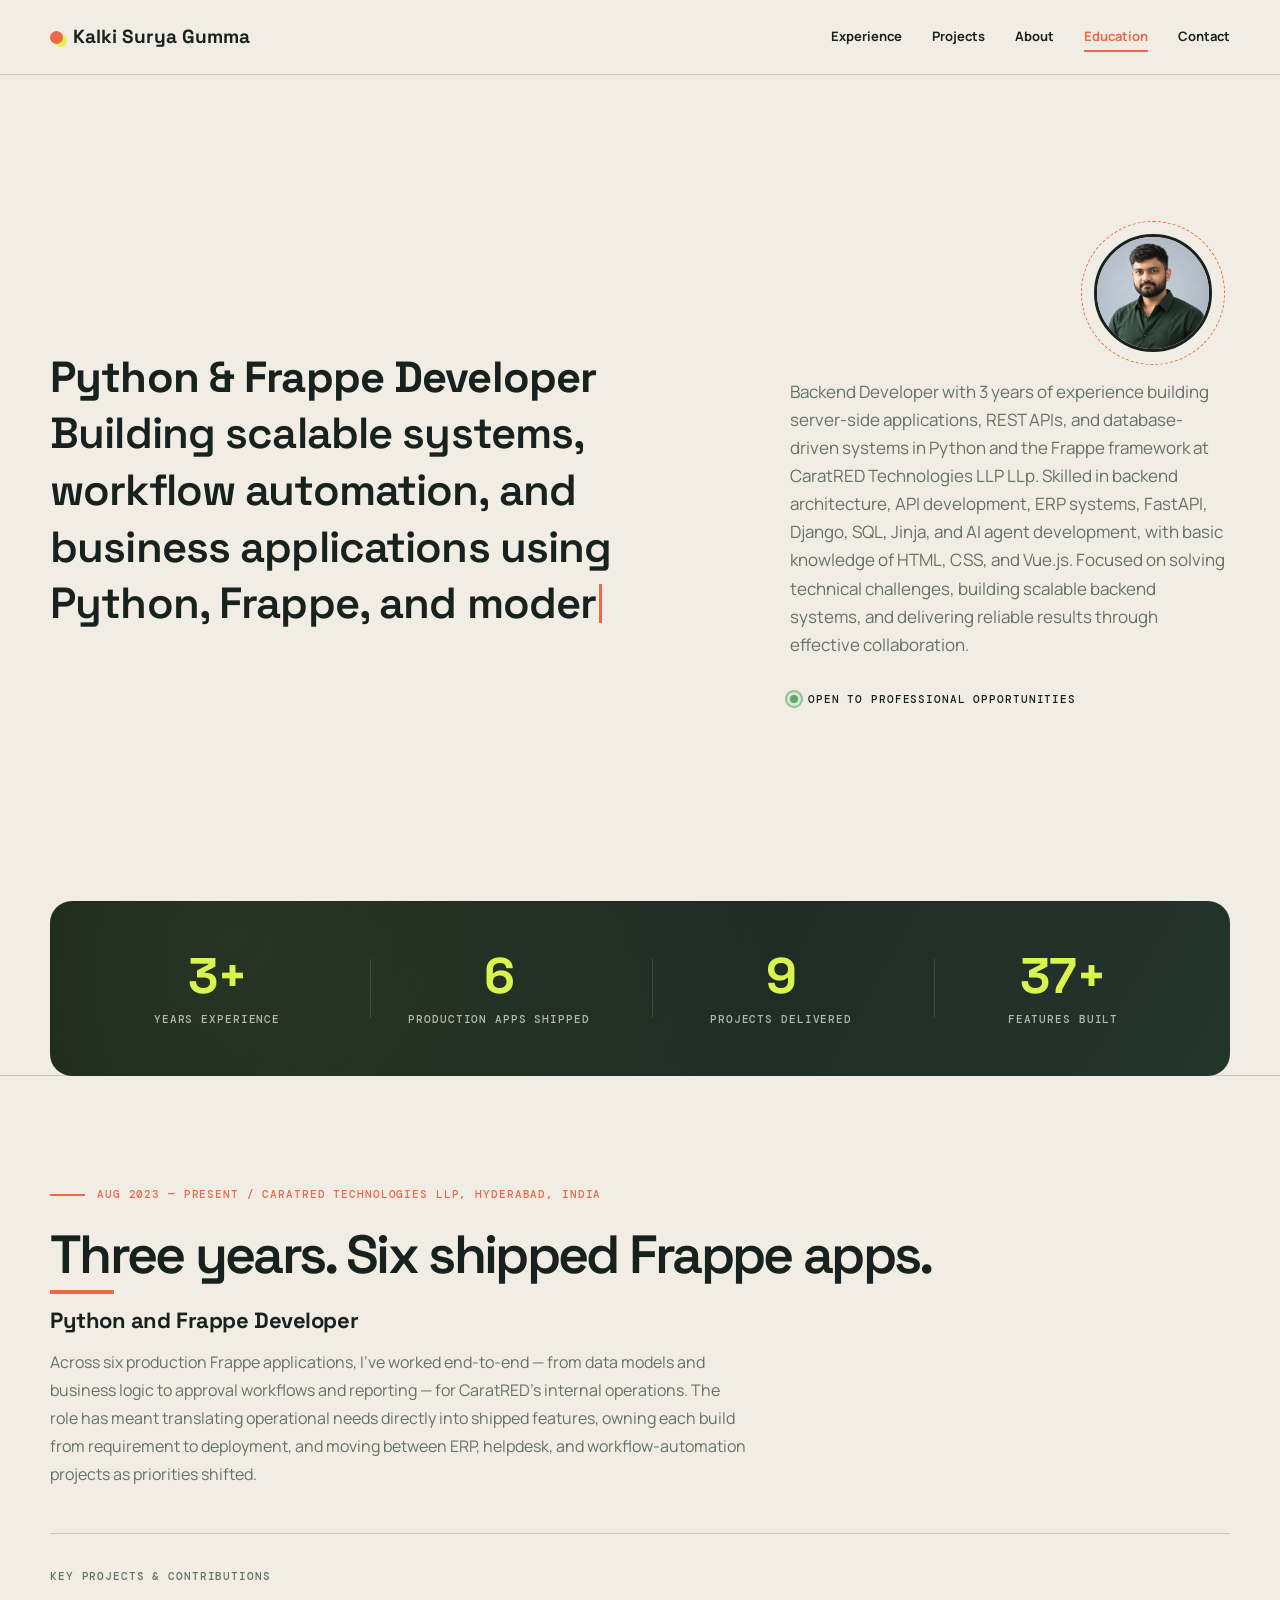
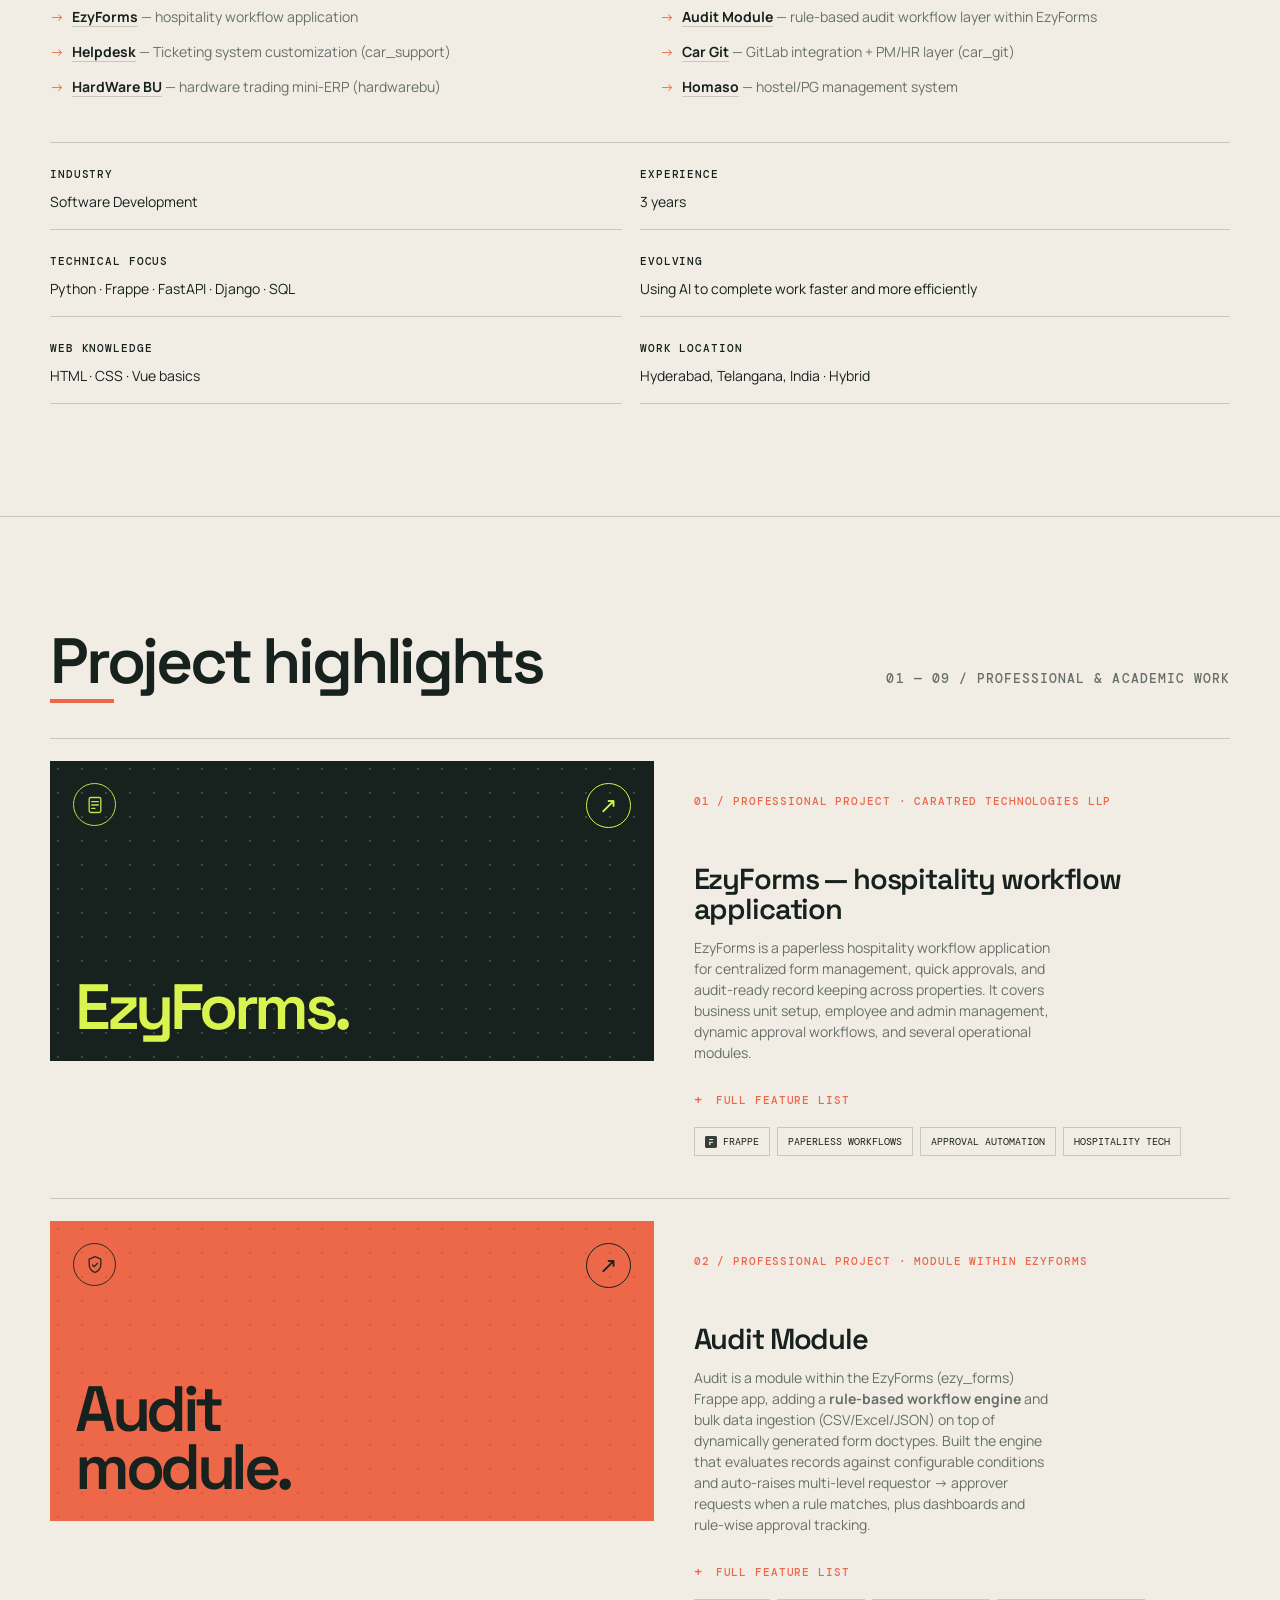
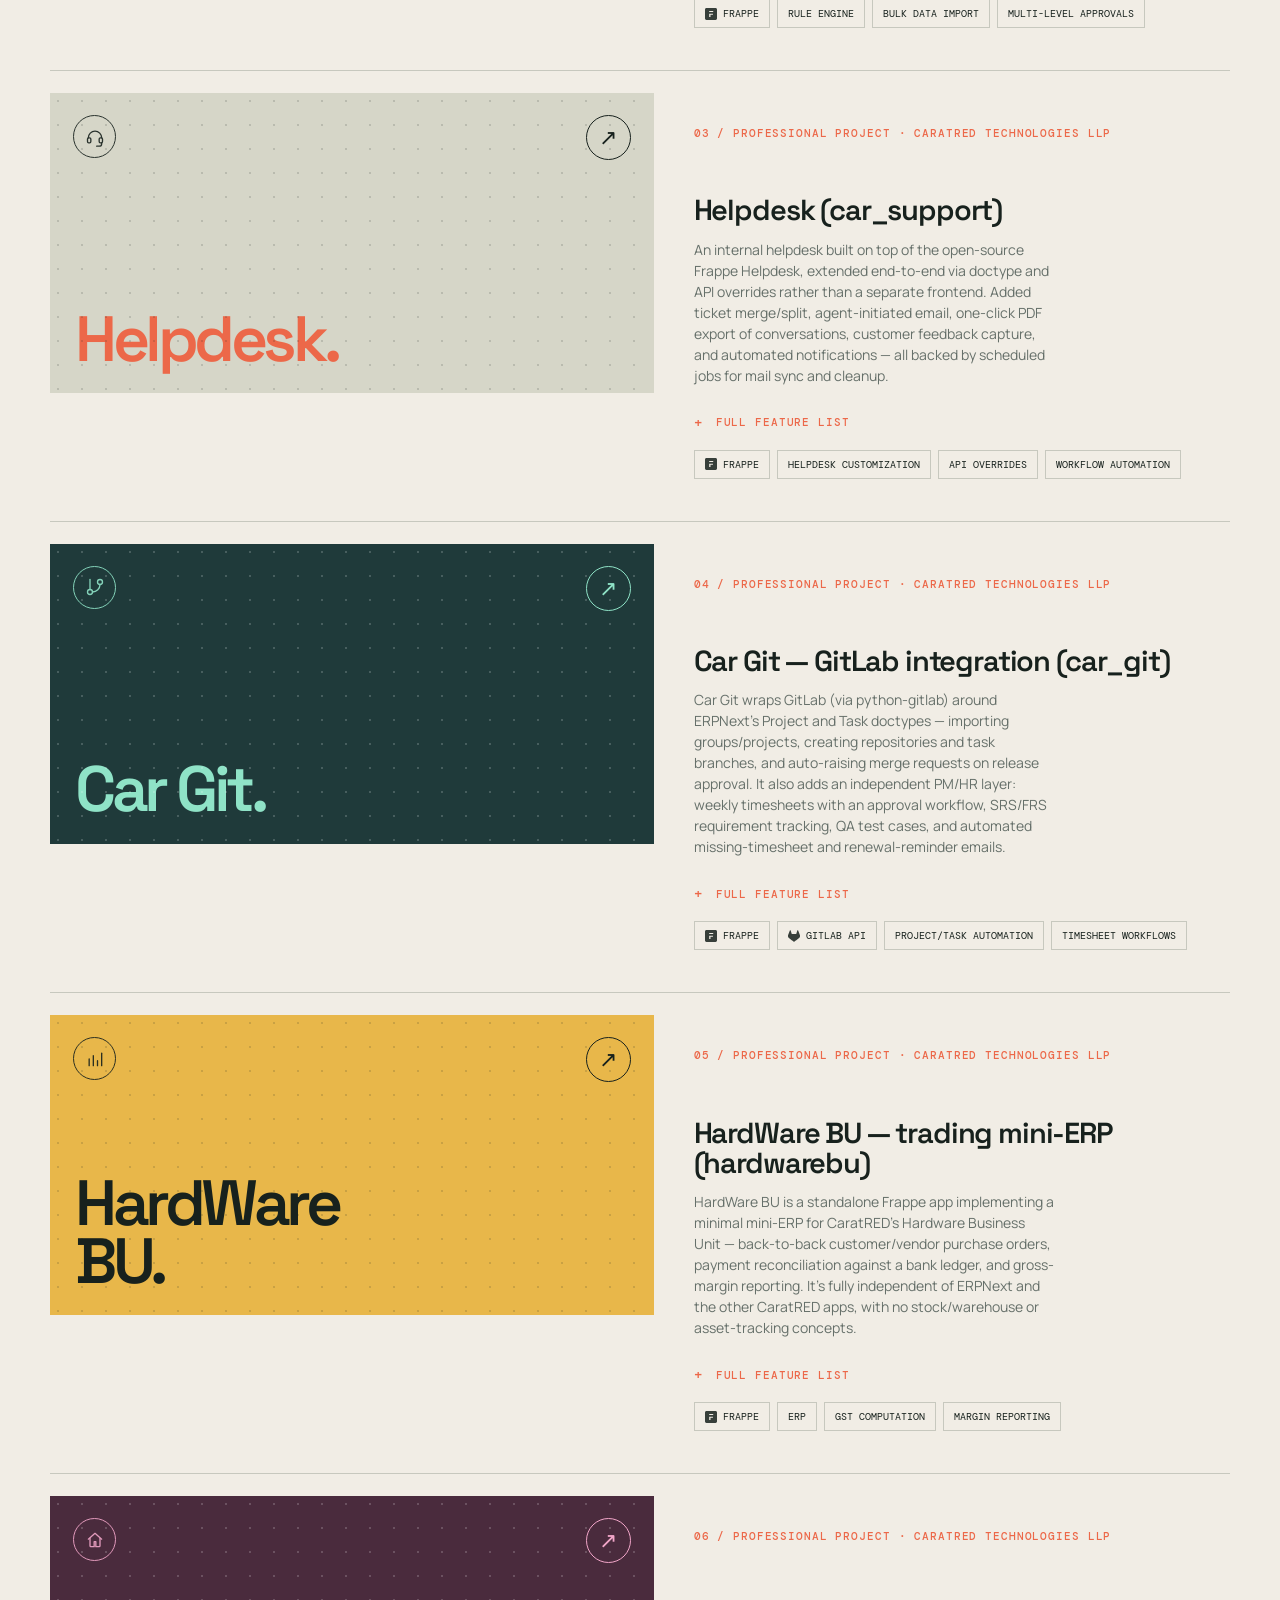
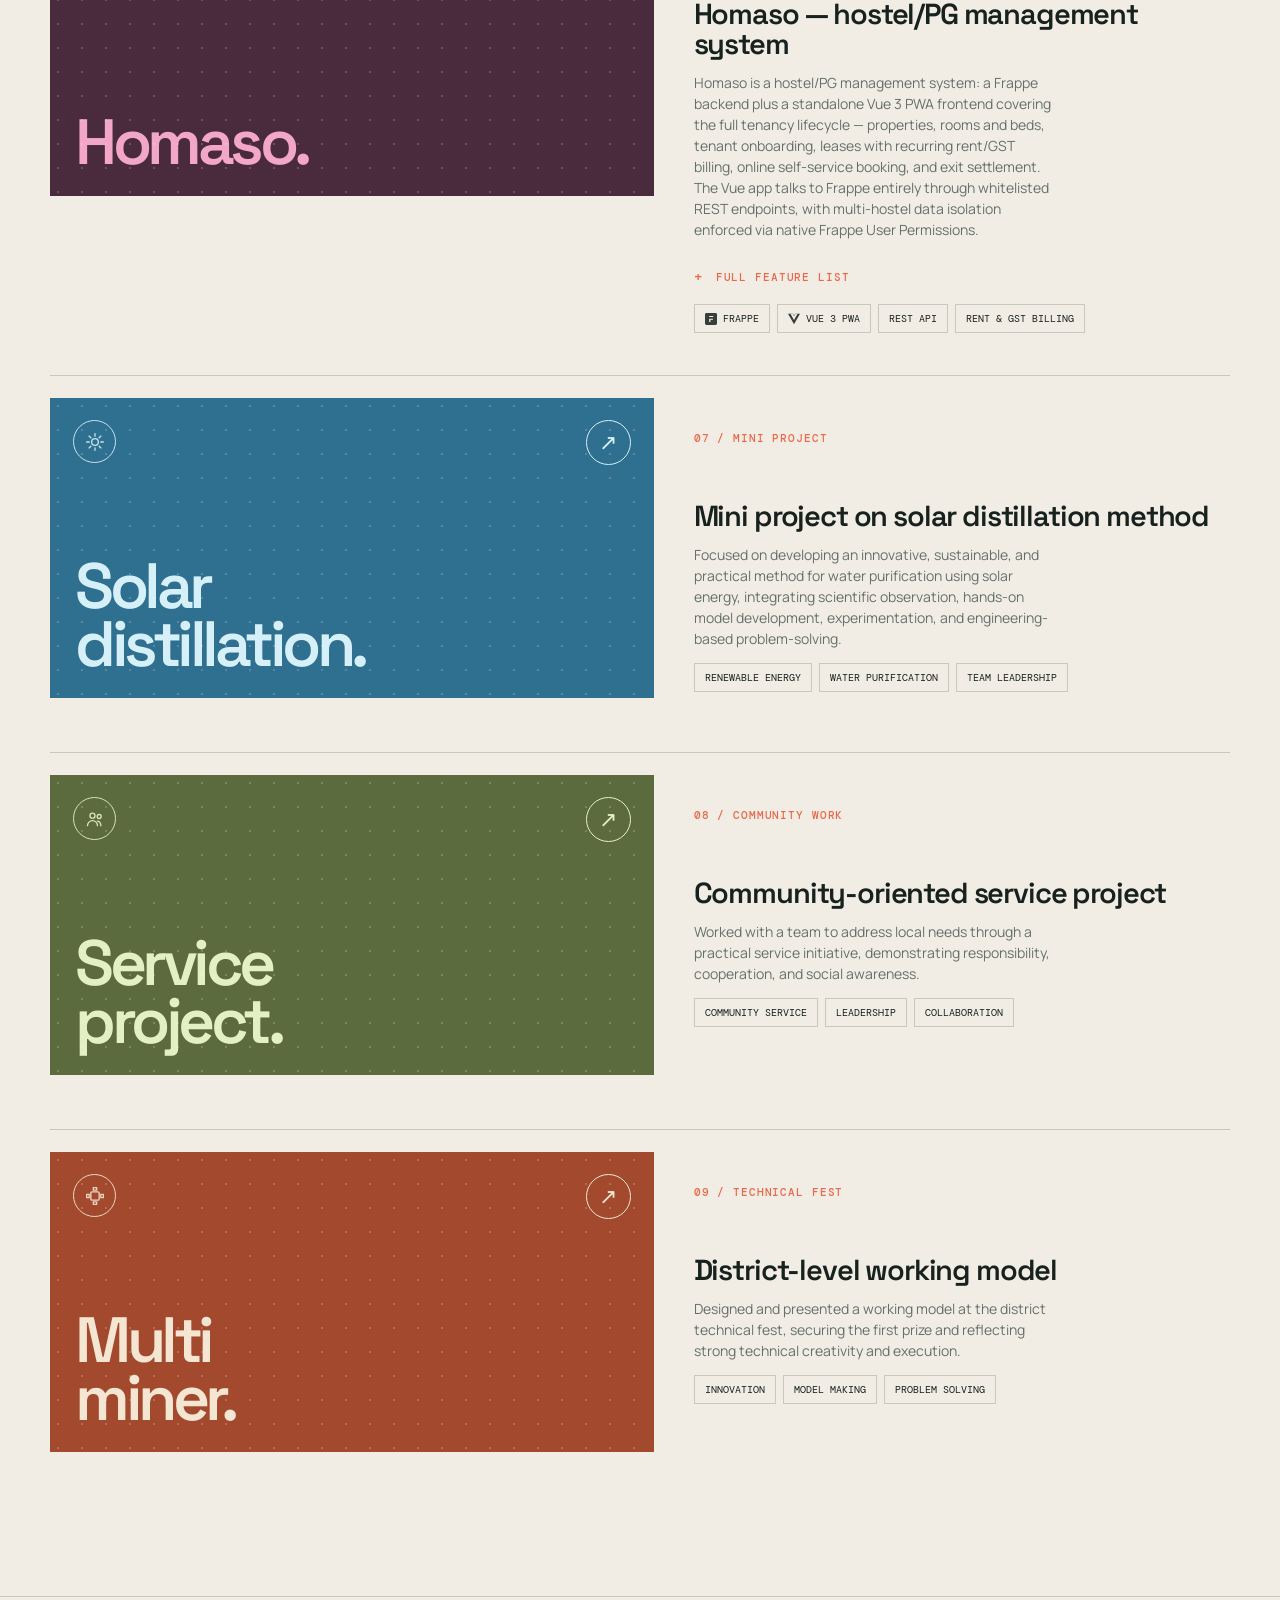
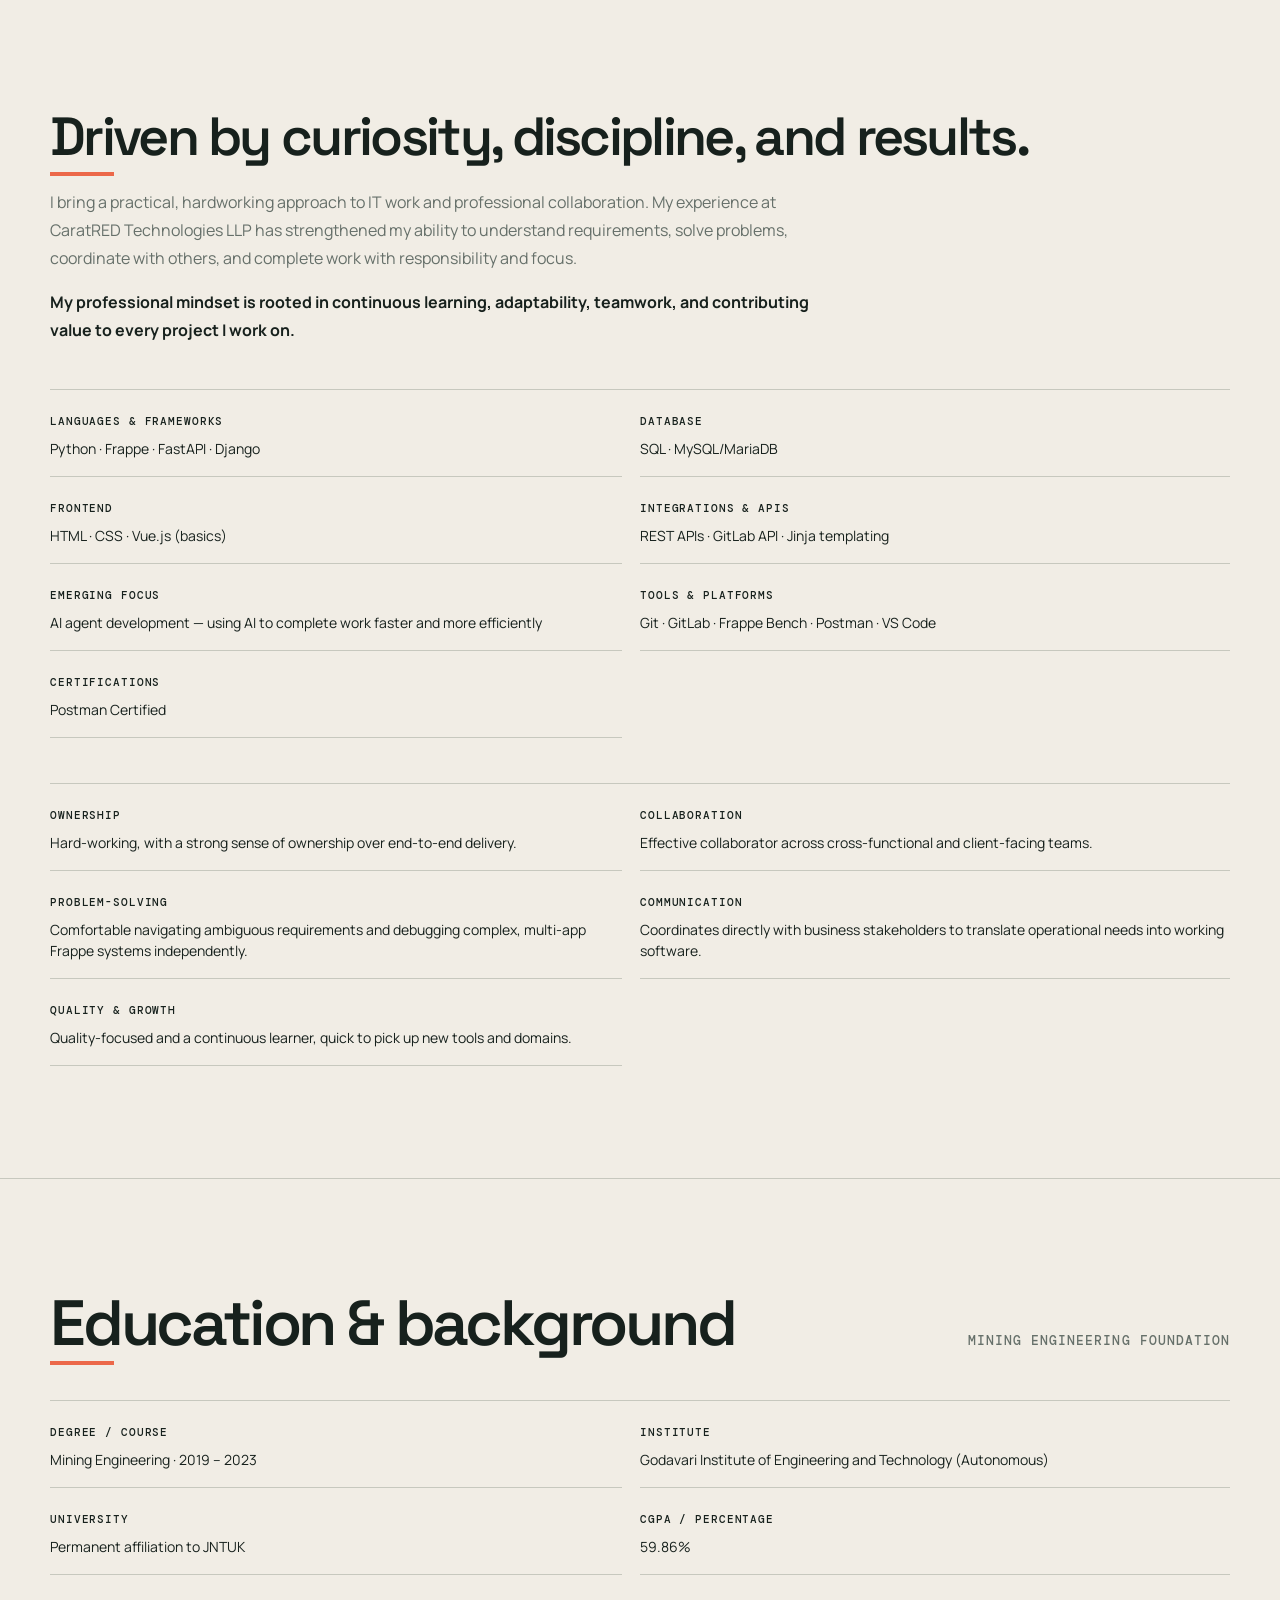
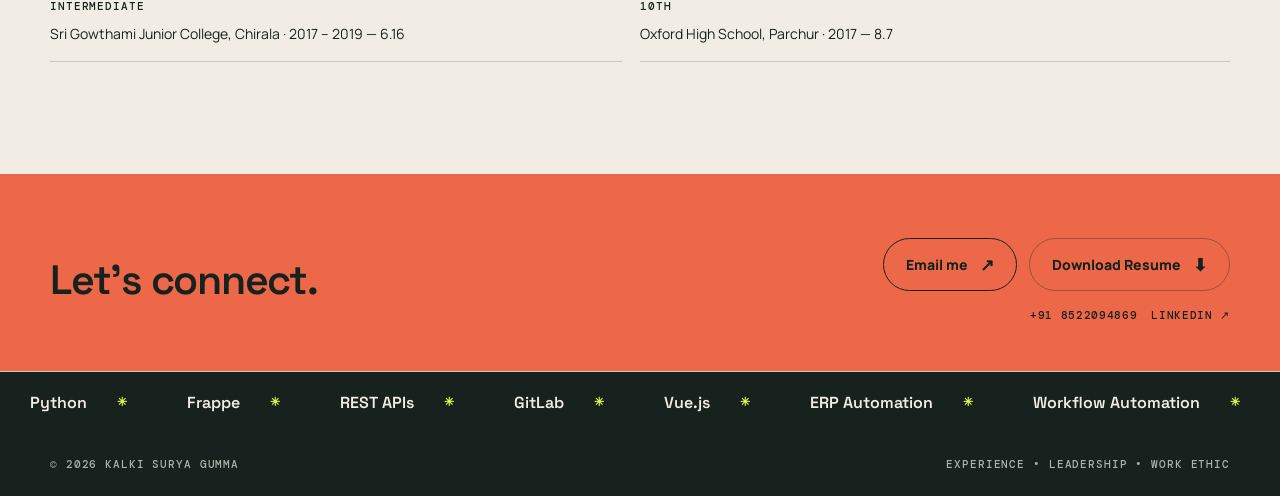
==== index.html @ 2e7c569a "Deploy portfolio to GitHub Pages" ====
<!doctype html>
<html lang="en">
<head>
  <meta charset="utf-8">
  <meta name="viewport" content="width=device-width, initial-scale=1">
  <meta name="description" content="Kalki Surya Gumma is a Python and Frappe Developer with 3 years of IT experience at CaratRED Technologies LLP, based in Hyderabad, Telangana, India.">
  <title>Kalki Surya Gumma | Python & Frappe Developer</title>
  <link rel="preconnect" href="https://fonts.googleapis.com">
  <link rel="preconnect" href="https://fonts.gstatic.com" crossorigin>
  <link href="https://fonts.googleapis.com/css2?family=DM+Mono:wght@400;500&family=Manrope:wght@400;500;600;700;800&family=Space+Grotesk:wght@400;500;600;700&display=swap" rel="stylesheet">
  <style>
    :root {
      --paper: #f1ede5;
      --ink: #17211d;
      --muted: #66706a;
      --line: #c7c8be;
      --acid: #d9f34f;
      --coral: #ec6849;
      --night: #17211d;
      --max: 1180px;
    }

    * { box-sizing: border-box; }
    html { scroll-behavior: smooth; }
    body {
      margin: 0;
      color: var(--ink);
      background: var(--paper);
      font-family: Manrope, sans-serif;
      line-height: 1.5;
    }
    a { color: inherit; text-decoration: none; }
    .wrap { width: min(calc(100% - 48px), var(--max)); margin: 0 auto; }
    .mono { font: 500 11px/1.2 "DM Mono", monospace; letter-spacing: .08em; text-transform: uppercase; }

    .scroll-progress { position: fixed; top: 0; left: 0; height: 3px; width: 0%; background: var(--coral); z-index: 50; transition: width .12s linear; }


    header {
      position: sticky;
      top: 0;
      z-index: 10;
      border-bottom: 1px solid var(--line);
      background: rgba(241, 237, 229, .92);
      backdrop-filter: blur(14px);
    }
    .nav { min-height: 74px; display: flex; align-items: center; justify-content: space-between; }
    .mark { display: flex; align-items: center; gap: 10px; font-family: "Space Grotesk", sans-serif; font-weight: 700; font-size: 19px; }
    .mark-dot { width: 13px; height: 13px; border-radius: 50%; background: var(--coral); box-shadow: 4px 3px 0 var(--acid); transition: transform .3s ease, box-shadow .3s ease; }
    .mark:hover .mark-dot { transform: rotate(20deg) scale(1.15); box-shadow: 5px 4px 0 var(--acid); }
    .nav-links { display: flex; align-items: center; gap: 30px; font-size: 13px; font-weight: 700; }
    .nav-links a { position: relative; }
    .nav-links a::after { content: ""; position: absolute; left: 0; right: 0; bottom: -5px; height: 2px; background: var(--coral); transform: scaleX(0); transform-origin: right; transition: transform .25s ease; }
    .nav-links a:hover::after, .nav-links a.active::after { transform: scaleX(1); transform-origin: left; }
    .nav-links a.active { color: var(--coral); }
    .menu { display: none; border: 0; background: none; font: inherit; font-size: 25px; cursor: pointer; }

    .hero { position: relative; min-height: calc(100vh - 74px); display: grid; align-items: center; padding: 84px 0 110px; overflow: hidden; }
    .hero-grid { display: grid; grid-template-columns: minmax(0, 1.1fr) minmax(280px, .9fr); align-items: end; gap: 70px; }
    .eyebrow { display: flex; align-items: center; gap: 12px; color: var(--coral); margin-bottom: 26px; }
    .eyebrow span { display: block; width: 35px; height: 2px; background: var(--coral); }
    .hero-tagline { max-width: 780px; margin-bottom: 28px; color: var(--ink); font: 600 clamp(28px, 3.4vw, 46px)/1.3 "Space Grotesk", sans-serif; letter-spacing: -.02em; }
    .hero-tagline .typing-caret { display: inline-block; width: 3px; height: .9em; margin-left: 3px; vertical-align: -.12em; background: var(--coral); animation: caret-blink .8s step-end infinite; }
    @keyframes caret-blink { 50% { opacity: 0; } }
    .hero-tagline strong { font-weight: 800; }
    h1, h2, h3, p { margin-top: 0; }
    h1 { max-width: 800px; margin-bottom: 28px; font: 600 clamp(54px, 8.7vw, 126px)/.9 "Space Grotesk", sans-serif; letter-spacing: -.065em; }
    .hero-copy { max-width: 440px; margin-left: auto; padding-bottom: 10px; }
    .hero-copy p { color: var(--muted); font-size: 17px; line-height: 1.65; }
    .hero-portrait { position: relative; width: 118px; height: 118px; margin: 0 18px 26px auto; animation: portrait-float 4.5s ease-in-out infinite; }
    .hero-portrait::before { content: ""; position: absolute; inset: -13px; border-radius: 50%; border: 1.5px dashed var(--coral); animation: spin-slow 16s linear infinite; }
    .hero-portrait img { position: relative; z-index: 2; display: block; width: 100%; height: 100%; border-radius: 50%; object-fit: cover; border: 3px solid var(--ink); transition: transform .35s ease, border-color .35s ease; }
    .hero-portrait:hover img { transform: scale(1.06) rotate(-2deg); border-color: var(--coral); }
    @keyframes portrait-float { 0%, 100% { transform: translateY(0); } 50% { transform: translateY(-9px); } }
    .availability { display: flex; align-items: center; gap: 10px; margin-top: 34px; }
    .availability i { position: relative; width: 8px; height: 8px; border-radius: 50%; background: #5caa68; box-shadow: 0 0 0 5px #5caa6820; }
    .availability i::after { content: ""; position: absolute; inset: -5px; border-radius: 50%; border: 2px solid #5caa68; opacity: .6; animation: pulse-ring 2s ease-out infinite; }
    @keyframes pulse-ring { 0% { transform: scale(.7); opacity: .6; } 70% { transform: scale(2.1); opacity: 0; } 100% { opacity: 0; } }
    @keyframes spin-slow { from { transform: rotate(0deg); } to { transform: rotate(360deg); } }

    .stats-band { margin: 0 0 -1px; padding: 50px 38px; border-radius: 22px; background: linear-gradient(120deg, var(--night), #24352c); display: grid; grid-template-columns: repeat(4, 1fr); gap: 24px; position: relative; overflow: hidden; }
    .stats-band::before { content: ""; position: absolute; inset: 0; background: radial-gradient(circle at 15% 20%, rgba(217,243,79,.08), transparent 55%); pointer-events: none; }
    .stat-item { text-align: center; position: relative; }
    .stat-item + .stat-item::before { content: ""; position: absolute; left: 0; top: 8px; bottom: 8px; width: 1px; background: rgba(241,237,229,.14); }
    .stat-number { display: block; font: 700 clamp(32px, 4vw, 50px)/1 "Space Grotesk", sans-serif; color: var(--acid); letter-spacing: -.02em; }
    .stat-label { display: block; margin-top: 12px; color: var(--paper); opacity: .72; }
    @media (max-width: 720px) {
      .stats-band { grid-template-columns: repeat(2, 1fr); gap: 32px 20px; padding: 38px 26px; border-radius: 18px; }
      .stat-item:nth-child(3)::before { display: none; }
    }

    .section { padding: 112px 0; border-top: 1px solid var(--line); }
    .section-head { display: flex; justify-content: space-between; align-items: baseline; margin-bottom: 45px; }
    .section-title { position: relative; margin: 0; font: 600 clamp(36px, 5vw, 66px)/1 "Space Grotesk", sans-serif; letter-spacing: -.05em; }
    .section-title::after { content: ""; position: absolute; left: 0; bottom: -10px; height: 4px; width: 64px; background: var(--coral); transform: scaleX(0); transform-origin: left; transition: transform .6s ease .15s; }
    .reveal.visible .section-title::after, .section-title.reveal.visible::after { transform: scaleX(1); }
    .section-note { color: var(--muted); font-size: 13px; }
    .project-list { display: grid; gap: 22px; }
    .project { display: grid; grid-template-columns: 1.2fr 1fr; align-items: start; min-height: 355px; border-top: 1px solid var(--line); padding-top: 22px; transition: transform .35s ease; scroll-margin-top: 100px; }
    .project:hover { transform: translateX(8px); }
    .project-visual { min-height: 300px; margin-right: 40px; position: relative; overflow: hidden; display: flex; align-items: end; padding: 25px; }
    .project-visual::before { content: ""; position: absolute; inset: 0; background-image: radial-gradient(rgba(255,255,255,.18) 1.5px, transparent 1.5px); background-size: 24px 24px; background-position: -4px -4px; transition: transform .6s ease; pointer-events: none; }
    .visual-two::before, .visual-three::before, .visual-five::before { background-image: radial-gradient(rgba(23,33,29,.15) 1.5px, transparent 1.5px); }
    .project:hover .project-visual::before { transform: scale(1.08); }
    .project-visual::after { content: "↗"; position: absolute; top: 22px; right: 23px; width: 43px; height: 43px; display: grid; place-items: center; border: 1px solid currentColor; border-radius: 50%; font-size: 22px; transition: transform .3s ease; }
    .project:hover .project-visual::after { transform: rotate(45deg); }
    .project-icon { position: absolute; top: 22px; left: 23px; width: 43px; height: 43px; display: grid; place-items: center; border: 1px solid currentColor; border-radius: 50%; opacity: .9; transition: transform .35s ease; }
    .project-icon svg { width: 20px; height: 20px; stroke: currentColor; fill: none; stroke-width: 1.6; stroke-linecap: round; stroke-linejoin: round; animation: icon-bob 3.2s ease-in-out infinite; }
    .project:hover .project-icon { transform: rotate(-8deg) scale(1.06); }
    @keyframes icon-bob { 0%, 100% { transform: translateY(0); } 50% { transform: translateY(-3px); } }
    .project:nth-child(2n) .project-icon svg { animation-delay: .6s; }
    .project:nth-child(3n) .project-icon svg { animation-delay: 1.1s; }
    .project-visual.has-details { cursor: pointer; }
    .project-visual.has-details.is-open::after { content: "×"; transform: rotate(0); }
    .project-visual.has-details:focus-visible { outline: 2px solid currentColor; outline-offset: 4px; }
    .visual-one { color: var(--acid); background: var(--night); }
    .visual-two { color: var(--ink); background: var(--coral); }
    .visual-three { color: var(--ink); background: #d6d6c8; }
    .visual-four { color: #8fe3c7; background: #1f3a3a; }
    .visual-five { color: var(--ink); background: #e8b74a; }
    .visual-six { color: #f2a6c9; background: #4a2b3d; }
    .visual-seven { color: #d6f0fa; background: #2f6f8f; }
    .visual-eight { color: #e3f0c4; background: #5c6b3d; }
    .visual-nine { color: #f5e6d3; background: #a34a2e; }
    .visual-label { font: 600 clamp(34px, 5vw, 71px)/.9 "Space Grotesk", sans-serif; letter-spacing: -.07em; }
    .visual-one .visual-label { color: var(--acid); }
    .visual-two .visual-label { color: var(--ink); }
    .visual-three .visual-label { color: var(--coral); }
    .visual-four .visual-label { color: #8fe3c7; }
    .visual-five .visual-label { color: var(--ink); }
    .visual-six .visual-label { color: #f2a6c9; }
    .visual-seven .visual-label { color: #d6f0fa; }
    .visual-eight .visual-label { color: #e3f0c4; }
    .visual-nine .visual-label { color: #f5e6d3; }
    .project-info { padding: 34px 0 20px; display: flex; flex-direction: column; }
    .project-number { color: var(--coral); margin-bottom: 55px; }
    .project h3 { margin-bottom: 13px; font: 600 29px/1.05 "Space Grotesk", sans-serif; letter-spacing: -.04em; }
    .project p { max-width: 360px; color: var(--muted); font-size: 14px; }
    .tags { display: flex; flex-wrap: wrap; gap: 7px; margin-top: auto; }
    .tag { display: inline-flex; align-items: center; gap: 6px; padding: 7px 10px; border: 1px solid var(--line); font: 10px "DM Mono", monospace; text-transform: uppercase; transition: transform .2s ease, border-color .2s ease, color .2s ease; }
    .tag svg { width: 12px; height: 12px; flex: none; fill: currentColor; opacity: .85; }
    .tag:hover { transform: translateY(-2px); border-color: var(--coral); color: var(--coral); }
    .project-more { margin: 16px 0 20px; }
    .project-more summary { display: flex; align-items: center; gap: 8px; cursor: pointer; color: var(--coral); font: 500 11px/1.2 "DM Mono", monospace; letter-spacing: .08em; text-transform: uppercase; list-style: none; }
    .project-more summary::-webkit-details-marker { display: none; }
    .project-more summary::before { content: "+"; display: inline-block; width: 14px; font-size: 14px; line-height: 1; transition: transform .3s ease; }
    .project-more.is-open summary::before { content: "–"; transform: rotate(180deg); }
    .project-more ul { display: block; overflow: hidden; max-height: 0; opacity: 0; margin: 0; padding-left: 18px; color: var(--muted); font-size: 13px; line-height: 1.7; transition: max-height .5s cubic-bezier(.4,0,.2,1), opacity .4s ease, margin-top .5s ease; }
    .project-more.is-open ul { opacity: 1; margin-top: 14px; }
    .project-more li { margin-bottom: 8px; transform: translateY(-6px); opacity: 0; transition: transform .35s ease, opacity .35s ease; }
    .project-more.is-open li { transform: translateY(0); opacity: 1; }
    .project-more li:nth-child(1) { transition-delay: .04s; }
    .project-more li:nth-child(2) { transition-delay: .08s; }
    .project-more li:nth-child(3) { transition-delay: .12s; }
    .project-more li:nth-child(4) { transition-delay: .16s; }
    .project-more li:nth-child(5) { transition-delay: .2s; }
    .project-more li:nth-child(6) { transition-delay: .24s; }
    .project-more li strong { color: var(--ink); font-weight: 700; }

    .about-grid { display: grid; grid-template-columns: .75fr 1fr; gap: 100px; }
    .about-grid h2 { margin: 0; font: 600 clamp(42px, 6vw, 78px)/.95 "Space Grotesk", sans-serif; letter-spacing: -.06em; }
    .about-copy { max-width: 760px; color: var(--muted); font-size: 16px; line-height: 1.75; }
    .about-copy strong { color: var(--ink); font-weight: 700; }
    .exp-lead { margin: 0 0 22px; font: 600 clamp(32px, 4.2vw, 54px)/1.05 "Space Grotesk", sans-serif; letter-spacing: -.05em; color: var(--ink); white-space: normal; }
    .exp-role { margin: 0 0 14px; font: 700 22px/1.3 "Space Grotesk", sans-serif; color: var(--ink); letter-spacing: -.02em; }
    .exp-desc { max-width: 700px; color: var(--muted); font-size: 16px; line-height: 1.75; }
    .exp-projects { margin-top: 45px; padding-top: 28px; border-top: 1px solid var(--line); }
    .exp-projects > .mono { color: var(--muted); }
    .exp-projects ul { margin: 20px 0 0; padding: 0; list-style: none; display: grid; grid-template-columns: repeat(2, 1fr); gap: 14px 40px; }
    .exp-projects li { color: var(--muted); font-size: 14px; padding-left: 22px; position: relative; }
    .exp-projects li::before { content: "→"; position: absolute; left: 0; color: var(--coral); }
    .exp-projects a { color: var(--ink); font-weight: 700; border-bottom: 1px solid var(--line); transition: border-color .2s ease, color .2s ease; }
    .exp-projects a:hover { color: var(--coral); border-color: var(--coral); }
    .facts { display: grid; grid-template-columns: repeat(2, 1fr); margin-top: 45px; border-top: 1px solid var(--line); }
    .fact { padding: 17px 0; border-bottom: 1px solid var(--line); transition: border-color .25s ease; }
    .fact:hover { border-color: var(--coral); }
    .fact:nth-child(odd) { margin-right: 18px; }
    .fact-value { display: block; margin-top: 7px; color: var(--ink); font-size: 14px; }

    .contact { padding: 64px 0 48px; background: var(--coral); }
    .contact-inner { display: flex; align-items: center; justify-content: space-between; gap: 50px; }
    .contact h2 { max-width: 700px; margin: 0; font: 600 clamp(28px, 3.2vw, 44px)/1.1 "Space Grotesk", sans-serif; letter-spacing: -.03em; }
    .contact-block { display: flex; flex-direction: column; align-items: flex-end; }
    .contact-buttons { display: flex; flex-wrap: wrap; gap: 12px; }
    .contact-meta { display: flex; align-items: center; gap: 14px; margin-top: 18px; color: var(--ink); letter-spacing: .06em; }
    .contact-meta a:hover { color: var(--night); text-decoration: underline; }
    .contact-action { position: relative; overflow: hidden; flex: 0 0 auto; display: inline-flex; align-items: center; gap: 12px; padding: 13px 22px; border: 1px solid var(--ink); border-radius: 999px; font-weight: 800; font-size: 14px; transition: background .25s, color .25s, transform .2s ease; }
    .contact-action::before { content: ""; position: absolute; top: 0; left: -60%; width: 40%; height: 100%; background: linear-gradient(120deg, transparent, rgba(23,33,29,.18), transparent); transform: skewX(-20deg); animation: shine-sweep 4.5s ease-in-out infinite; }
    @keyframes shine-sweep { 0% { left: -60%; } 35%, 100% { left: 130%; } }
    .contact-action:hover { background: var(--ink); color: var(--acid); transform: translateY(-2px); }
    .contact-action span { font-size: 17px; }
    .contact-action-ghost { border-color: rgba(23, 33, 29, .35); background: transparent; }
    .contact-action-ghost:hover { background: var(--ink); color: var(--acid); }
    .marquee { overflow: hidden; border-top: 1px solid var(--line); background: var(--night); padding: 20px 0; }
    .marquee-track { display: flex; width: max-content; animation: marquee-scroll 26s linear infinite; }
    .marquee-item { display: flex; align-items: center; padding: 0 30px; color: var(--paper); font: 600 16px "Space Grotesk", sans-serif; white-space: nowrap; }
    .marquee-item::after { content: "\2733"; color: var(--acid); font-size: 12px; margin-left: 30px; }
    @keyframes marquee-scroll { from { transform: translateX(0); } to { transform: translateX(-50%); } }
    footer { background: var(--night); color: var(--paper); padding: 25px 0; }
    .footer-inner { display: flex; justify-content: space-between; gap: 20px; }
    footer .mono { color: #aab3a9; }
    .exp-projects li { opacity: 0; transform: translateX(-14px); transition: opacity .5s ease, transform .5s ease; }
    .exp-projects.visible li { opacity: 1; transform: translateX(0); }
    .exp-projects li:nth-child(1) { transition-delay: .05s; }
    .exp-projects li:nth-child(2) { transition-delay: .12s; }
    .exp-projects li:nth-child(3) { transition-delay: .19s; }
    .exp-projects li:nth-child(4) { transition-delay: .26s; }
    .exp-projects li:nth-child(5) { transition-delay: .33s; }
    .exp-projects li:nth-child(6) { transition-delay: .4s; }
    .exp-projects li a { transition: color .2s ease, padding-left .2s ease; }
    .exp-projects li a:hover { color: var(--coral); padding-left: 4px; }

    .reveal { opacity: 0; transform: translateY(20px); transition: opacity .7s ease, transform .7s ease; }
    .reveal.visible { opacity: 1; transform: translateY(0); }
    .project.reveal { transform: translateY(36px) scale(.98); transition: opacity .8s ease, transform .8s cubic-bezier(.16, .84, .44, 1); }
    .project.reveal.visible { transform: translateY(0) scale(1); }
    .project.reveal.visible:hover { transform: translateX(8px) scale(1); }
    @media (max-width: 720px) {
      .wrap { width: min(calc(100% - 34px), var(--max)); }
      .nav { min-height: 65px; }
      .nav-links { display: none; position: absolute; left: 0; right: 0; top: 65px; padding: 24px 17px; flex-direction: column; align-items: flex-start; gap: 20px; background: var(--paper); border-bottom: 1px solid var(--line); }
      .nav-links.open { display: flex; }
      .menu { display: block; }
      .hero { min-height: auto; padding: 80px 0 105px; }
      .hero-grid, .about-grid { grid-template-columns: 1fr; gap: 42px; }
      .hero-copy { margin: 0; }
      h1 { font-size: clamp(50px, 16vw, 76px); }
      .eyebrow { align-items: flex-start; }
      .eyebrow span { flex: 0 0 25px; margin-top: 7px; }
      .section { padding: 80px 0; }
      .section-head { display: block; margin-bottom: 30px; }
      .section-note { display: block; margin-top: 12px; }
      .section-title { font-size: clamp(38px, 12vw, 54px); }
      .project { display: block; }
      .project-visual { margin-right: 0; min-height: 250px; }
      .project-info { padding: 22px 0 8px; }
      .project-number { margin-bottom: 28px; }
      .tags { margin-top: 20px; }
      .about-grid { gap: 30px; }
      .facts { grid-template-columns: 1fr; }
      .exp-projects ul { grid-template-columns: 1fr; }
      .fact:nth-child(odd) { margin-right: 0; }
      .fact-value { overflow-wrap: break-word; word-break: normal; }
      .contact { padding: 48px 0; }
      .contact-inner { display: block; }
      .contact-block { align-items: flex-start; }
      .contact-buttons { margin-top: 38px; }
      .footer-inner { display: block; }
      .footer-inner .mono { display: block; }
      footer .mono + .mono { margin-top: 10px; }
    }
    .eyebrow span { transform: scaleX(0); transform-origin: left; transition: transform .6s ease .3s; }
    .reveal.visible .eyebrow span { transform: scaleX(1); }
    /* Entrance uses an animation (not a transition) so the tag hover transition isn't delayed;
       `backwards` fill releases the transform once it ends, so hover lift still works. */
    @keyframes tag-in { from { opacity: 0; transform: translateY(8px); } }
    .project.visible .tag { animation: tag-in .45s ease backwards; }
    .project.visible .tag:nth-child(1) { animation-delay: .30s; }
    .project.visible .tag:nth-child(2) { animation-delay: .38s; }
    .project.visible .tag:nth-child(3) { animation-delay: .46s; }
    .project.visible .tag:nth-child(4) { animation-delay: .54s; }
    @media (prefers-reduced-motion: reduce) { *, *::before, *::after { scroll-behavior: auto !important; animation-duration: .01ms !important; transition-duration: .01ms !important; } }
  </style>
</head>
<body>
  <div class="scroll-progress" aria-hidden="true"></div>
  <header>
    <nav class="nav wrap" aria-label="Main navigation">
      <a class="mark" href="#top" aria-label="Back to top"><span class="mark-dot"></span>Kalki Surya Gumma</a>
      <button class="menu" type="button" aria-label="Toggle navigation" aria-expanded="false">☰</button>
      <div class="nav-links">
        <a href="#experience">Experience</a>
        <a href="#work">Projects</a>
        <a href="#about">About</a>
        <a href="#education">Education</a>
        <a href="#contact">Contact</a>
      </div>
    </nav>
  </header>

  <main id="top">
    <section class="hero wrap">
      <div class="hero-grid">
        <div class="reveal">
          <h1 class="hero-tagline" aria-label="Python & Frappe Developer Building scalable systems, workflow automation, and business applications using Python, Frappe, and modern APIs."><strong aria-hidden="true" class="type-bold"></strong><span aria-hidden="true" class="type-rest"></span></h1>
        </div>
        <div class="hero-copy reveal">
          <div class="hero-portrait"><img src="profile.jpg" alt="Kalki Surya Gumma"></div>
          <p>Backend Developer with 3 years of experience building server-side applications, REST APIs,
and database-driven systems in Python and the Frappe framework at CaratRED Technologies LLP LLp.
Skilled in backend architecture, API development, ERP systems, FastAPI, Django, SQL, Jinja,
and AI agent development, with basic knowledge of HTML, CSS, and Vue.js. Focused on
solving technical challenges, building scalable backend systems, and delivering reliable results
through effective collaboration.
</p>
          <div class="availability mono"><i></i> Open to professional opportunities</div>
        </div>
      </div>
    </section>

    <section class="wrap">
      <div class="stats-band reveal">
        <div class="stat-item"><span class="stat-number" data-target="3" data-suffix="+">0</span><span class="stat-label mono">Years experience</span></div>
        <div class="stat-item"><span class="stat-number" data-target="6">0</span><span class="stat-label mono">Production apps shipped</span></div>
        <div class="stat-item"><span class="stat-number" data-target="9">0</span><span class="stat-label mono">Projects delivered</span></div>
        <div class="stat-item"><span class="stat-number" data-target="37" data-suffix="+">0</span><span class="stat-label mono">Features built</span></div>
      </div>
    </section>

    <section id="experience" class="section">
      <div class="wrap">
        <div class="exp-header reveal">
          <div class="eyebrow mono"><span></span> Aug 2023 — Present / CaratRED Technologies LLP, Hyderabad, India</div>
          <h2 class="exp-lead section-title">Three years. Six shipped Frappe apps.</h2>
          <h3 class="exp-role">Python and Frappe Developer</h3>
          <p class="exp-desc">Across six production Frappe applications, I've worked end-to-end — from data models and business logic to approval workflows and reporting — for CaratRED's internal operations. The role has meant translating operational needs directly into shipped features, owning each build from requirement to deployment, and moving between ERP, helpdesk, and workflow-automation projects as priorities shifted.</p>
        </div>
        <div class="exp-projects reveal">
          <span class="mono">Key projects & contributions</span>
          <ul>
            <li><a href="#proj-ezyforms">EzyForms</a> — hospitality workflow application</li>
            <li><a href="#proj-audit">Audit Module</a> — rule-based audit workflow layer within EzyForms</li>
            <li><a href="#proj-support">Helpdesk</a> — Ticketing system customization (car_support)</li>
            <li><a href="#proj-git">Car Git</a> — GitLab integration + PM/HR layer (car_git)</li>
            <li><a href="#proj-hardwarebu">HardWare BU</a> — hardware trading mini-ERP (hardwarebu)</li>
            <li><a href="#proj-homaso">Homaso</a> — hostel/PG management system</li>
          </ul>
        </div>
        <div class="facts reveal">
          <div class="fact"><span class="mono">Industry</span><span class="fact-value">Software Development</span></div>
          <div class="fact"><span class="mono">Experience</span><span class="fact-value">3 years</span></div>
          <div class="fact"><span class="mono">Technical focus</span><span class="fact-value">Python · Frappe · FastAPI · Django · SQL</span></div>
          <div class="fact"><span class="mono">Evolving</span><span class="fact-value">Using AI to complete work faster and more efficiently</span></div>
          <div class="fact"><span class="mono">Web knowledge</span><span class="fact-value">HTML · CSS · Vue basics</span></div>
          <div class="fact"><span class="mono">Work location</span><span class="fact-value">Hyderabad, Telangana, India · Hybrid</span></div>
        </div>
      </div>
    </section>

    <section id="work" class="section">
      <div class="wrap">
        <div class="section-head reveal"><h2 class="section-title">Project highlights</h2><span class="section-note mono">01 — 09 / Professional & academic work</span></div>
        <div class="project-list">
          <article class="project reveal" id="proj-ezyforms">
            <div class="project-visual visual-one"><span class="project-icon" aria-hidden="true"><svg viewBox="0 0 24 24"><rect x="5" y="3" width="14" height="18" rx="2"/><line x1="8" y1="8" x2="16" y2="8"/><line x1="8" y1="12" x2="16" y2="12"/><line x1="8" y1="16" x2="12" y2="16"/></svg></span><span class="visual-label">EzyForms.</span></div>
            <div class="project-info"><span class="project-number mono">01 / Professional project · CaratRED Technologies LLP</span><h3>EzyForms — hospitality workflow application</h3><p>EzyForms is a paperless hospitality workflow application for centralized form management, quick approvals, and audit-ready record keeping across properties. It covers business unit setup, employee and admin management, dynamic approval workflows, and several operational modules.</p><details class="project-more" open><summary>Full feature list</summary><ul>
              <li><strong>Aadhaar masking</strong> — identification fields flagged "Is secure" show only the last 4 digits.</li>
              <li><strong>Dynamic HOD-based approvals</strong> — approvers resolve from a department's configured HOD at request time, not hardcoded per form.</li>
              <li><strong>Save as draft</strong> — forms can be saved mid-fill and resumed later from My Requests.</li>
              <li><strong>Approve/reject via email, no login</strong> — approvers act straight from an email action button.</li>
              <li><strong>Admin password reset</strong> — force-resets any employee's password with a unique temporary password by email.</li>
              <li><strong>Interactive dashboard</strong> — a "My Approvals" widget plus clickable charts/tiles that deep-link into filtered lists.</li>
              <li><strong>No-role-assigned safeguard</strong> — flags unroutable requests instead of leaving them stuck; only an admin can cancel them.</li>
              <li><strong>Tiered password policy</strong> — Fair / Strong / Very Strong enforcement presets.</li>
              <li><strong>Ad-hoc reports & charts</strong> — build a filtered report or chart for any form, export to Excel/CSV.</li>
            </ul></details><div class="tags"><span class="tag"><svg viewBox="0 0 24 24" aria-hidden="true"><path d="M2.88 0C1.29 0 0 1.29 0 2.88v18.24C0 22.71 1.29 24 2.88 24h18.24c1.59 0 2.88-1.29 2.88-2.88V2.88C24 1.29 22.71 0 21.12 0H2.88zM8.4 6h8.024v2.111H8.4V6zm0 5.385h7.49v2.113h-4.93V18H8.4v-6.615z"/></svg>Frappe</span><span class="tag">Paperless workflows</span><span class="tag">Approval automation</span><span class="tag">Hospitality tech</span></div></div>
          </article>
          <article class="project reveal" id="proj-audit">
            <div class="project-visual visual-two"><span class="project-icon" aria-hidden="true"><svg viewBox="0 0 24 24"><path d="M12 2l7 3v6c0 5-3.5 8.5-7 10-3.5-1.5-7-5-7-10V5l7-3z"/><path d="M9 12l2 2 4-4"/></svg></span><span class="visual-label">Audit<br>module.</span></div>
            <div class="project-info"><span class="project-number mono">02 / Professional project · Module within EzyForms</span><h3>Audit Module</h3><p>Audit is a module within the EzyForms (ezy_forms) Frappe app, adding a <strong>rule-based workflow engine</strong> and bulk data ingestion (CSV/Excel/JSON) on top of dynamically generated form doctypes. Built the engine that evaluates records against configurable conditions and auto-raises multi-level requestor → approver requests when a rule matches, plus dashboards and rule-wise approval tracking.</p><details class="project-more" open><summary>Full feature list</summary><ul>
              <li><strong>Rule engine</strong> — evaluates records against per-rule AND-grouped conditions; the first matching rule auto-raises its approval.</li>
              <li><strong>Bulk data ingestion</strong> — CSV/Excel/JSON import via Frappe's Data Import tool, with automatic date-format normalization.</li>
              <li><strong>Per-rule approval routing</strong> — different conditions on the same form can route to different approver chains.</li>
              <li><strong>Rule-wise dashboards</strong> — assigned/approved/pending breakdowns, with configurable column layouts per rule.</li>
            </ul></details><div class="tags"><span class="tag"><svg viewBox="0 0 24 24" aria-hidden="true"><path d="M2.88 0C1.29 0 0 1.29 0 2.88v18.24C0 22.71 1.29 24 2.88 24h18.24c1.59 0 2.88-1.29 2.88-2.88V2.88C24 1.29 22.71 0 21.12 0H2.88zM8.4 6h8.024v2.111H8.4V6zm0 5.385h7.49v2.113h-4.93V18H8.4v-6.615z"/></svg>Frappe</span><span class="tag">Rule engine</span><span class="tag">Bulk data import</span><span class="tag">Multi-level approvals</span></div></div>
          </article>
          <article class="project reveal" id="proj-support">
            <div class="project-visual visual-three"><span class="project-icon" aria-hidden="true"><svg viewBox="0 0 24 24"><path d="M4 13a8 8 0 0 1 16 0"/><rect x="3" y="13" width="4" height="6" rx="1.5"/><rect x="17" y="13" width="4" height="6" rx="1.5"/><path d="M20 19v1a3 3 0 0 1-3 3h-3"/></svg></span><span class="visual-label">Helpdesk.</span></div>
            <div class="project-info"><span class="project-number mono">03 / Professional project · CaratRED Technologies LLP</span><h3>Helpdesk (car_support)</h3><p>An internal helpdesk built on top of the open-source Frappe Helpdesk, extended end-to-end via doctype and API overrides rather than a separate frontend. Added ticket merge/split, agent-initiated email, one-click PDF export of conversations, customer feedback capture, and automated notifications — all backed by scheduled jobs for mail sync and cleanup.</p><details class="project-more" open><summary>Full feature list</summary><ul>
              <li><strong>Doctype & API overrides</strong> — replaces Helpdesk's HD Ticket/HD Team classes and ticket-list/assignment APIs with CaratRED logic.</li>
              <li><strong>33 custom fields on HD Ticket</strong> — taxonomy, feedback & QC review scores, resolution SLAs, merge/split bookkeeping.</li>
              <li><strong>Ticket merge & split</strong> — combine or break out conversations, with customer notifications.</li>
              <li><strong>Agent-initiated email & PDF export</strong> — start a ticket from an outbound email; export any conversation to PDF.</li>
              <li><strong>Automated notifications</strong> — acknowledgement emails, restricted-subject blocking, mail-account down alerts.</li>
              <li><strong>Scheduled cleanup</strong> — monthly bulk purge of Mock-status tickets.</li>
            </ul></details><div class="tags"><span class="tag"><svg viewBox="0 0 24 24" aria-hidden="true"><path d="M2.88 0C1.29 0 0 1.29 0 2.88v18.24C0 22.71 1.29 24 2.88 24h18.24c1.59 0 2.88-1.29 2.88-2.88V2.88C24 1.29 22.71 0 21.12 0H2.88zM8.4 6h8.024v2.111H8.4V6zm0 5.385h7.49v2.113h-4.93V18H8.4v-6.615z"/></svg>Frappe</span><span class="tag">Helpdesk customization</span><span class="tag">API overrides</span><span class="tag">Workflow automation</span></div></div>
          </article>
          <article class="project reveal" id="proj-git">
            <div class="project-visual visual-four"><span class="project-icon" aria-hidden="true"><svg viewBox="0 0 24 24"><line x1="6" y1="3" x2="6" y2="15"/><circle cx="18" cy="6" r="3"/><circle cx="6" cy="18" r="3"/><path d="M18 9a9 9 0 0 1-9 9"/></svg></span><span class="visual-label">Car Git.</span></div>
            <div class="project-info"><span class="project-number mono">04 / Professional project · CaratRED Technologies LLP</span><h3>Car Git — GitLab integration (car_git)</h3><p>Car Git wraps GitLab (via python-gitlab) around ERPNext's Project and Task doctypes — importing groups/projects, creating repositories and task branches, and auto-raising merge requests on release approval. It also adds an independent PM/HR layer: weekly timesheets with an approval workflow, SRS/FRS requirement tracking, QA test cases, and automated missing-timesheet and renewal-reminder emails.</p><details class="project-more" open><summary>Full feature list</summary><ul>
              <li><strong>GitLab-backed Projects/Tasks</strong> — import or create GitLab groups, projects, repos, and task branches directly from Frappe.</li>
              <li><strong>Automatic merge requests</strong> — approving a Release Note opens a GitLab MR per referenced task branch.</li>
              <li><strong>Custom SDLC pipeline</strong> — full status flow on Task from Developer Assign through Code Review, QA, and UAT to Production.</li>
              <li><strong>Dual timesheet system</strong> — a 7-day approval-gated timesheet grid alongside a customized core ERPNext Timesheet.</li>
              <li><strong>SRS/FRS & QA tracking</strong> — requirement docs with an approval workflow, plus structured step-by-step test cases.</li>
              <li><strong>Automated HR alerts</strong> — missing-timesheet reminders, credential renewal reminders, and employee-referral status emails.</li>
            </ul></details><div class="tags"><span class="tag"><svg viewBox="0 0 24 24" aria-hidden="true"><path d="M2.88 0C1.29 0 0 1.29 0 2.88v18.24C0 22.71 1.29 24 2.88 24h18.24c1.59 0 2.88-1.29 2.88-2.88V2.88C24 1.29 22.71 0 21.12 0H2.88zM8.4 6h8.024v2.111H8.4V6zm0 5.385h7.49v2.113h-4.93V18H8.4v-6.615z"/></svg>Frappe</span><span class="tag"><svg viewBox="0 0 24 24" aria-hidden="true"><path d="m23.6004 9.5927-.0337-.0862L20.3.9814a.851.851 0 0 0-.3362-.405.8748.8748 0 0 0-.9997.0539.8748.8748 0 0 0-.29.4399l-2.2055 6.748H7.5375l-2.2057-6.748a.8573.8573 0 0 0-.29-.4412.8748.8748 0 0 0-.9997-.0537.8585.8585 0 0 0-.3362.4049L.4332 9.5015l-.0325.0862a6.0657 6.0657 0 0 0 2.0119 7.0105l.0113.0087.03.0213 4.976 3.7264 2.462 1.8633 1.4995 1.1321a1.0085 1.0085 0 0 0 1.2197 0l1.4995-1.1321 2.4619-1.8633 5.006-3.7489.0125-.01a6.0682 6.0682 0 0 0 2.0094-7.003z"/></svg>GitLab API</span><span class="tag">Project/Task automation</span><span class="tag">Timesheet workflows</span></div></div>
          </article>
          <article class="project reveal" id="proj-hardwarebu">
            <div class="project-visual visual-five"><span class="project-icon" aria-hidden="true"><svg viewBox="0 0 24 24"><line x1="5" y1="20" x2="5" y2="12"/><line x1="10" y1="20" x2="10" y2="8"/><line x1="15" y1="20" x2="15" y2="14"/><line x1="20" y1="20" x2="20" y2="5"/></svg></span><span class="visual-label">HardWare<br>BU.</span></div>
            <div class="project-info"><span class="project-number mono">05 / Professional project · CaratRED Technologies LLP</span><h3>HardWare BU — trading mini-ERP (hardwarebu)</h3><p>HardWare BU is a standalone Frappe app implementing a minimal mini-ERP for CaratRED's Hardware Business Unit — back-to-back customer/vendor purchase orders, payment reconciliation against a bank ledger, and gross-margin reporting. It's fully independent of ERPNext and the other CaratRED apps, with no stock/warehouse or asset-tracking concepts.</p><details class="project-more" open><summary>Full feature list</summary><ul>
              <li><strong>Back-to-back trading model</strong> — a Customer Order can link directly to the Vendor Order purchased specifically to fulfill it.</li>
              <li><strong>Bank ledger reconciliation</strong> — every payment and expense reconciles against a Bank Transactions ledger (Debit/Credit per account).</li>
              <li><strong>Auto status lifecycle</strong> — orders move Pending → In Progress → Closed based on payments received/paid, then lock read-only.</li>
              <li><strong>GST & discount validation</strong> — validates item totals against PO value and computes GST difference and discount amounts on save.</li>
              <li><strong>Gross-margin reporting</strong> — joins a closed Customer Order's items against its linked Vendor Order to compute price difference, margin, and margin % per item or per order.</li>
              <li><strong>Expense tracking</strong> — internal, customer-associated, and vendor-associated expenses, also reconciled to the bank ledger.</li>
            </ul></details><div class="tags"><span class="tag"><svg viewBox="0 0 24 24" aria-hidden="true"><path d="M2.88 0C1.29 0 0 1.29 0 2.88v18.24C0 22.71 1.29 24 2.88 24h18.24c1.59 0 2.88-1.29 2.88-2.88V2.88C24 1.29 22.71 0 21.12 0H2.88zM8.4 6h8.024v2.111H8.4V6zm0 5.385h7.49v2.113h-4.93V18H8.4v-6.615z"/></svg>Frappe</span><span class="tag">ERP</span><span class="tag">GST computation</span><span class="tag">Margin reporting</span></div></div>
          </article>
          <article class="project reveal" id="proj-homaso">
            <div class="project-visual visual-six"><span class="project-icon" aria-hidden="true"><svg viewBox="0 0 24 24"><path d="M4 11L12 4l8 7"/><path d="M6 10v9a1 1 0 0 0 1 1h4v-6h2v6h4a1 1 0 0 0 1-1v-9"/></svg></span><span class="visual-label">Homaso.</span></div>
            <div class="project-info"><span class="project-number mono">06 / Professional project · CaratRED Technologies LLP</span><h3>Homaso — hostel/PG management system</h3><p>Homaso is a hostel/PG management system: a Frappe backend plus a standalone Vue 3 PWA frontend covering the full tenancy lifecycle — properties, rooms and beds, tenant onboarding, leases with recurring rent/GST billing, online self-service booking, and exit settlement. The Vue app talks to Frappe entirely through whitelisted REST endpoints, with multi-hostel data isolation enforced via native Frappe User Permissions.</p><details class="project-more" open><summary>Full feature list</summary><ul>
              <li><strong>Full lease lifecycle</strong> — booking → lease → recurring rent/GST billing → mid-lease updates → exit clearance, each with its own submittable doctype and workflow.</li>
              <li><strong>Online self-service booking</strong> — a public web form with QR-code self-check-in that auto-creates the tenant and booking records.</li>
              <li><strong>Automated daily billing</strong> — cron jobs generate each period's rent, cascade room-rate changes, and apply approved lease updates.</li>
              <li><strong>Multi-hostel data isolation</strong> — Supervisors/Employees get scoped Frappe User Permissions (by Hostel/Region) generated automatically on creation.</li>
              <li><strong>Vue 3 PWA frontend</strong> — an installable app (Vite + Pinia + Tailwind) covering dashboard, bookings, leases, payments, and reports, calling ~96 whitelisted API functions.</li>
              <li><strong>Reporting suite</strong> — 11 reports covering occupancy, dues, collections, and revenue.</li>
            </ul></details><div class="tags"><span class="tag"><svg viewBox="0 0 24 24" aria-hidden="true"><path d="M2.88 0C1.29 0 0 1.29 0 2.88v18.24C0 22.71 1.29 24 2.88 24h18.24c1.59 0 2.88-1.29 2.88-2.88V2.88C24 1.29 22.71 0 21.12 0H2.88zM8.4 6h8.024v2.111H8.4V6zm0 5.385h7.49v2.113h-4.93V18H8.4v-6.615z"/></svg>Frappe</span><span class="tag"><svg viewBox="0 0 24 24" aria-hidden="true"><path d="M24,1.61H14.06L12,5.16,9.94,1.61H0L12,22.39ZM12,14.08,5.16,2.23H9.59L12,6.41l2.41-4.18h4.43Z"/></svg>Vue 3 PWA</span><span class="tag">REST API</span><span class="tag">Rent & GST billing</span></div></div>
          </article>
          <article class="project reveal">
            <div class="project-visual visual-seven"><span class="project-icon" aria-hidden="true"><svg viewBox="0 0 24 24"><circle cx="12" cy="12" r="4"/><line x1="12" y1="2" x2="12" y2="5"/><line x1="12" y1="19" x2="12" y2="22"/><line x1="2" y1="12" x2="5" y2="12"/><line x1="19" y1="12" x2="22" y2="12"/><line x1="4.9" y1="4.9" x2="7" y2="7"/><line x1="17" y1="17" x2="19.1" y2="19.1"/><line x1="4.9" y1="19.1" x2="7" y2="17"/><line x1="17" y1="7" x2="19.1" y2="4.9"/></svg></span><span class="visual-label">Solar<br>distillation.</span></div>
            <div class="project-info"><span class="project-number mono">07 / Mini project</span><h3>Mini project on solar distillation method</h3><p>Focused on developing an innovative, sustainable, and practical method for water purification using solar energy, integrating scientific observation, hands-on model development, experimentation, and engineering-based problem-solving.</p><div class="tags"><span class="tag">Renewable energy</span><span class="tag">Water purification</span><span class="tag">Team leadership</span></div></div>
          </article>
          <article class="project reveal">
            <div class="project-visual visual-eight"><span class="project-icon" aria-hidden="true"><svg viewBox="0 0 24 24"><circle cx="9" cy="8" r="3"/><path d="M3 20c0-3.3 2.7-6 6-6s6 2.7 6 6"/><circle cx="17" cy="9" r="2.4"/><path d="M15 14.5c2.4.4 4 2.5 4 5.5"/></svg></span><span class="visual-label">Service<br>project.</span></div>
            <div class="project-info"><span class="project-number mono">08 / Community work</span><h3>Community-oriented service project</h3><p>Worked with a team to address local needs through a practical service initiative, demonstrating responsibility, cooperation, and social awareness.</p><div class="tags"><span class="tag">Community service</span><span class="tag">Leadership</span><span class="tag">Collaboration</span></div></div>
          </article>
          <article class="project reveal">
            <div class="project-visual visual-nine"><span class="project-icon" aria-hidden="true"><svg viewBox="0 0 24 24"><rect x="7" y="7" width="10" height="10" rx="1.5"/><rect x="10" y="2" width="4" height="3"/><rect x="10" y="19" width="4" height="3"/><rect x="2" y="10" width="3" height="4"/><rect x="19" y="10" width="3" height="4"/></svg></span><span class="visual-label">Multi<br>miner.</span></div>
            <div class="project-info"><span class="project-number mono">09 / Technical fest</span><h3>District-level working model</h3><p>Designed and presented a working model at the district technical fest, securing the first prize and reflecting strong technical creativity and execution.</p><div class="tags"><span class="tag">Innovation</span><span class="tag">Model making</span><span class="tag">Problem solving</span></div></div>
          </article>
        </div>
      </div>
    </section>

    <section id="about" class="section">
      <div class="wrap">
        <h2 class="reveal exp-lead section-title">Driven by curiosity, discipline, and results.</h2>
        <div class="about-copy reveal">
          <p>I bring a practical, hardworking approach to IT work and professional collaboration. My experience at CaratRED Technologies LLP has strengthened my ability to understand requirements, solve problems, coordinate with others, and complete work with responsibility and focus.</p>
          <p><strong>My professional mindset is rooted in continuous learning, adaptability, teamwork, and contributing value to every project I work on.</strong></p>
        </div>
        <div class="facts reveal"><div class="fact"><span class="mono">Languages & Frameworks</span><span class="fact-value">Python · Frappe · FastAPI · Django</span></div><div class="fact"><span class="mono">Database</span><span class="fact-value">SQL · MySQL/MariaDB</span></div><div class="fact"><span class="mono">Frontend</span><span class="fact-value">HTML · CSS · Vue.js (basics)</span></div><div class="fact"><span class="mono">Integrations & APIs</span><span class="fact-value">REST APIs · GitLab API · Jinja templating</span></div><div class="fact"><span class="mono">Emerging focus</span><span class="fact-value">AI agent development — using AI to complete work faster and more efficiently</span></div><div class="fact"><span class="mono">Tools & Platforms</span><span class="fact-value">Git · GitLab · Frappe Bench · Postman · VS Code</span></div><div class="fact"><span class="mono">Certifications</span><span class="fact-value">Postman Certified</span></div></div>
        <div class="facts reveal"><div class="fact"><span class="mono">Ownership</span><span class="fact-value">Hard-working, with a strong sense of ownership over end-to-end delivery.</span></div><div class="fact"><span class="mono">Collaboration</span><span class="fact-value">Effective collaborator across cross-functional and client-facing teams.</span></div><div class="fact"><span class="mono">Problem-solving</span><span class="fact-value">Comfortable navigating ambiguous requirements and debugging complex, multi-app Frappe systems independently.</span></div><div class="fact"><span class="mono">Communication</span><span class="fact-value">Coordinates directly with business stakeholders to translate operational needs into working software.</span></div><div class="fact"><span class="mono">Quality & Growth</span><span class="fact-value">Quality-focused and a continuous learner, quick to pick up new tools and domains.</span></div></div>
      </div>
    </section>

    <section id="education" class="section">
      <div class="wrap">
        <div class="section-head reveal"><h2 class="section-title">Education & background</h2><span class="section-note mono">Mining Engineering foundation</span></div>
        <div class="facts reveal">
          <div class="fact"><span class="mono">Degree / Course</span><span class="fact-value">Mining Engineering · 2019 – 2023</span></div>
          <div class="fact"><span class="mono">Institute</span><span class="fact-value">Godavari Institute of Engineering and Technology (Autonomous)</span></div>
          <div class="fact"><span class="mono">University</span><span class="fact-value">Permanent affiliation to JNTUK</span></div>
          <div class="fact"><span class="mono">CGPA / Percentage</span><span class="fact-value"><span class="count-value" data-target="60" data-decimals="2" data-suffix="%">0.00%</span></span></div>
          <div class="fact"><span class="mono">Intermediate</span><span class="fact-value">Sri Gowthami Junior College, Chirala · 2017 – 2019 —&nbsp;<span class="count-value" data-target="6.17" data-decimals="2">0.00</span></span></div>
          <div class="fact"><span class="mono">10th</span><span class="fact-value">Oxford High School, Parchur · 2017 —&nbsp;<span class="count-value" data-target="8.7" data-decimals="1">0.0</span></span></div>
        </div>
      </div>
    </section>

    <section id="contact" class="contact">
      <div class="wrap contact-inner reveal"><h2>Let’s connect.</h2><div class="contact-block"><div class="contact-buttons"><a class="contact-action" href="mailto:kalkisurya330@gmail.com">Email me <span>↗</span></a><a class="contact-action contact-action-ghost" href="SuryaResume.docx" download="Kalki-Surya-Gumma-Resume.docx">Download Resume <span>⬇</span></a></div><div class="contact-meta mono"><span>+91 8522094869</span><a href="https://www.linkedin.com/in/kalki-surya-gumma-671a582a3/" target="_blank" rel="noopener">LinkedIn ↗</a></div></div></div>
    </section>

    <div class="marquee" aria-hidden="true">
      <div class="marquee-track">
        <span class="marquee-item">Python</span><span class="marquee-item">Frappe</span><span class="marquee-item">REST APIs</span><span class="marquee-item">GitLab</span><span class="marquee-item">Vue.js</span><span class="marquee-item">ERP Automation</span><span class="marquee-item">Workflow Automation</span><span class="marquee-item">AI Agents</span><span class="marquee-item">MySQL</span><span class="marquee-item">FastAPI</span><span class="marquee-item">Django</span><span class="marquee-item">Postman</span>
        <span class="marquee-item">Python</span><span class="marquee-item">Frappe</span><span class="marquee-item">REST APIs</span><span class="marquee-item">GitLab</span><span class="marquee-item">Vue.js</span><span class="marquee-item">ERP Automation</span><span class="marquee-item">Workflow Automation</span><span class="marquee-item">AI Agents</span><span class="marquee-item">MySQL</span><span class="marquee-item">FastAPI</span><span class="marquee-item">Django</span><span class="marquee-item">Postman</span>
      </div>
    </div>
  </main>

  <footer><div class="wrap footer-inner reveal"><span class="mono">© 2026 Kalki Surya Gumma</span><span class="mono">Experience • Leadership • Work ethic</span></div></footer>
  <script>
    const scrollProgress = document.querySelector('.scroll-progress');
    const updateScrollProgress = () => {
      const scrollable = document.documentElement.scrollHeight - window.innerHeight;
      const pct = scrollable > 0 ? (window.scrollY / scrollable) * 100 : 0;
      scrollProgress.style.width = pct + '%';
    };
    window.addEventListener('scroll', updateScrollProgress, { passive: true });
    window.addEventListener('resize', updateScrollProgress);
    updateScrollProgress();

    const menu = document.querySelector('.menu');
    const links = document.querySelector('.nav-links');
    menu.addEventListener('click', () => {
      const open = links.classList.toggle('open');
      menu.setAttribute('aria-expanded', open);
    });
    links.addEventListener('click', (event) => {
      if (event.target.tagName === 'A') {
        links.classList.remove('open');
        menu.setAttribute('aria-expanded', 'false');
      }
    });
    const observer = new IntersectionObserver((entries) => {
      entries.forEach((entry) => {
        if (entry.isIntersecting) {
          entry.target.classList.add('visible');
          observer.unobserve(entry.target);
        }
      });
    }, { threshold: 0.12 });
    document.querySelectorAll('.reveal').forEach((element) => observer.observe(element));

    function animateCount(el) {
      const target = parseFloat(el.dataset.target);
      const decimals = parseInt(el.dataset.decimals || '0', 10);
      const suffix = el.dataset.suffix || '';
      const duration = 1400;
      const start = performance.now();
      function tick(now) {
        const progress = Math.min((now - start) / duration, 1);
        const eased = 1 - Math.pow(1 - progress, 3);
        el.textContent = (eased * target).toFixed(decimals) + suffix;
        if (progress < 1) requestAnimationFrame(tick);
      }
      requestAnimationFrame(tick);
    }
    const statsObserver = new IntersectionObserver((entries) => {
      entries.forEach((entry) => {
        if (entry.isIntersecting) {
          entry.target.querySelectorAll('.stat-number').forEach(animateCount);
          statsObserver.unobserve(entry.target);
        }
      });
    }, { threshold: 0.3 });
    document.querySelectorAll('.stats-band').forEach((element) => statsObserver.observe(element));

    const eduFacts = document.querySelector('#education .facts');
    if (eduFacts) {
      const eduObserver = new IntersectionObserver((entries) => {
        entries.forEach((entry) => {
          if (entry.isIntersecting) {
            entry.target.querySelectorAll('.count-value').forEach(animateCount);
            eduObserver.unobserve(entry.target);
          }
        });
      }, { threshold: 0.3 });
      eduObserver.observe(eduFacts);
    }

    const scrollspyIds = ['experience', 'work', 'about', 'education', 'contact'];
    const scrollspyLinks = {};
    scrollspyIds.forEach((id) => {
      const link = document.querySelector(`.nav-links a[href="#${id}"]`);
      if (link) scrollspyLinks[id] = link;
    });
    const scrollspyObserver = new IntersectionObserver((entries) => {
      entries.forEach((entry) => {
        if (entry.isIntersecting && scrollspyLinks[entry.target.id]) {
          Object.values(scrollspyLinks).forEach((a) => a.classList.remove('active'));
          scrollspyLinks[entry.target.id].classList.add('active');
        }
      });
    }, { rootMargin: '-45% 0px -50% 0px', threshold: 0 });
    scrollspyIds.forEach((id) => {
      const section = document.getElementById(id);
      if (section) scrollspyObserver.observe(section);
    });

    // Native <details> toggling has a Chromium quirk where CSS transitions on the
    // content silently freeze on close. Every .project-more stays permanently
    // `open` in the DOM (see markup) and visibility/animation is driven entirely
    // by our own `.is-open` class instead of the native open attribute.
    const accordionItems = Array.from(document.querySelectorAll('.project-more')).map((details) => {
      const summary = details.querySelector('summary');
      const list = details.querySelector('ul');
      const project = details.closest('.project');
      const visual = project ? project.querySelector('.project-visual') : null;
      return { details, summary, list, visual };
    });

    const setOpen = (item, open) => {
      const { details, list, visual } = item;
      details.classList.toggle('is-open', open);
      if (visual) {
        visual.classList.toggle('is-open', open);
        visual.setAttribute('aria-expanded', open);
      }
      if (list) {
        if (open) {
          list.style.maxHeight = list.scrollHeight + 'px';
        } else {
          list.style.maxHeight = list.scrollHeight + 'px';
          list.getBoundingClientRect();
          requestAnimationFrame(() => {
            requestAnimationFrame(() => { list.style.maxHeight = '0px'; });
          });
        }
      }
    };

    const toggleItem = (item) => {
      const willOpen = !item.details.classList.contains('is-open');
      if (willOpen) {
        accordionItems.forEach((other) => {
          if (other !== item && other.details.classList.contains('is-open')) setOpen(other, false);
        });
      }
      setOpen(item, willOpen);
      if (willOpen) item.details.scrollIntoView({ behavior: 'smooth', block: 'nearest' });
    };

    accordionItems.forEach((item) => {
      const { summary, visual } = item;
      summary.addEventListener('click', (event) => {
        event.preventDefault();
        toggleItem(item);
      });
      if (visual) {
        visual.classList.add('has-details');
        visual.setAttribute('role', 'button');
        visual.setAttribute('tabindex', '0');
        visual.setAttribute('aria-label', 'Show full project details');
        visual.setAttribute('aria-expanded', 'false');
        visual.addEventListener('click', () => toggleItem(item));
        visual.addEventListener('keydown', (event) => {
          if (event.key === 'Enter' || event.key === ' ') {
            event.preventDefault();
            toggleItem(item);
          }
        });
      }
    });

    window.addEventListener('resize', () => {
      accordionItems.forEach(({ details, list }) => {
        if (details.classList.contains('is-open') && list) list.style.maxHeight = list.scrollHeight + 'px';
      });
    });

    // Reusable two-segment (bold lead + rest) typewriter. Returns a cancel function.
    function typeSegments(boldEl, restEl, boldText, restText, speed, onDone) {
      const caret = document.createElement('span');
      caret.className = 'typing-caret';
      boldEl.after(caret);
      let segment = 'bold';
      let charIndex = 0;
      let timeoutId;
      function typeChar() {
        if (segment === 'bold') {
          if (charIndex <= boldText.length) {
            boldEl.textContent = boldText.slice(0, charIndex);
            charIndex++;
            timeoutId = setTimeout(typeChar, speed);
          } else {
            segment = 'rest';
            charIndex = 0;
            restEl.after(caret);
            timeoutId = setTimeout(typeChar, speed);
          }
        } else {
          if (charIndex <= restText.length) {
            restEl.textContent = restText.slice(0, charIndex);
            charIndex++;
            timeoutId = setTimeout(typeChar, speed);
          } else {
            caret.remove();
            if (onDone) onDone();
          }
        }
      }
      typeChar();
      return () => { clearTimeout(timeoutId); caret.remove(); };
    }

    const typeBold = document.querySelector('.hero-tagline .type-bold');
    const typeRest = document.querySelector('.hero-tagline .type-rest');
    if (typeBold && typeRest) {
      const boldText = 'Python & Frappe Developer';
      const restText = ' Building scalable systems, workflow automation, and business applications using Python, Frappe, and modern APIs.';
      const taglineEl = document.querySelector('.hero-tagline');
      // Reserve the final rendered height up front so the heading fills in from a
      // fixed top instead of the box growing (and visually shifting) as lines are added.
      typeBold.textContent = boldText;
      typeRest.textContent = restText;
      taglineEl.style.minHeight = taglineEl.offsetHeight + 'px';
      typeBold.textContent = '';
      typeRest.textContent = '';
      typeSegments(typeBold, typeRest, boldText, restText, 22, null);
    }
  </script>
</body>
</html>
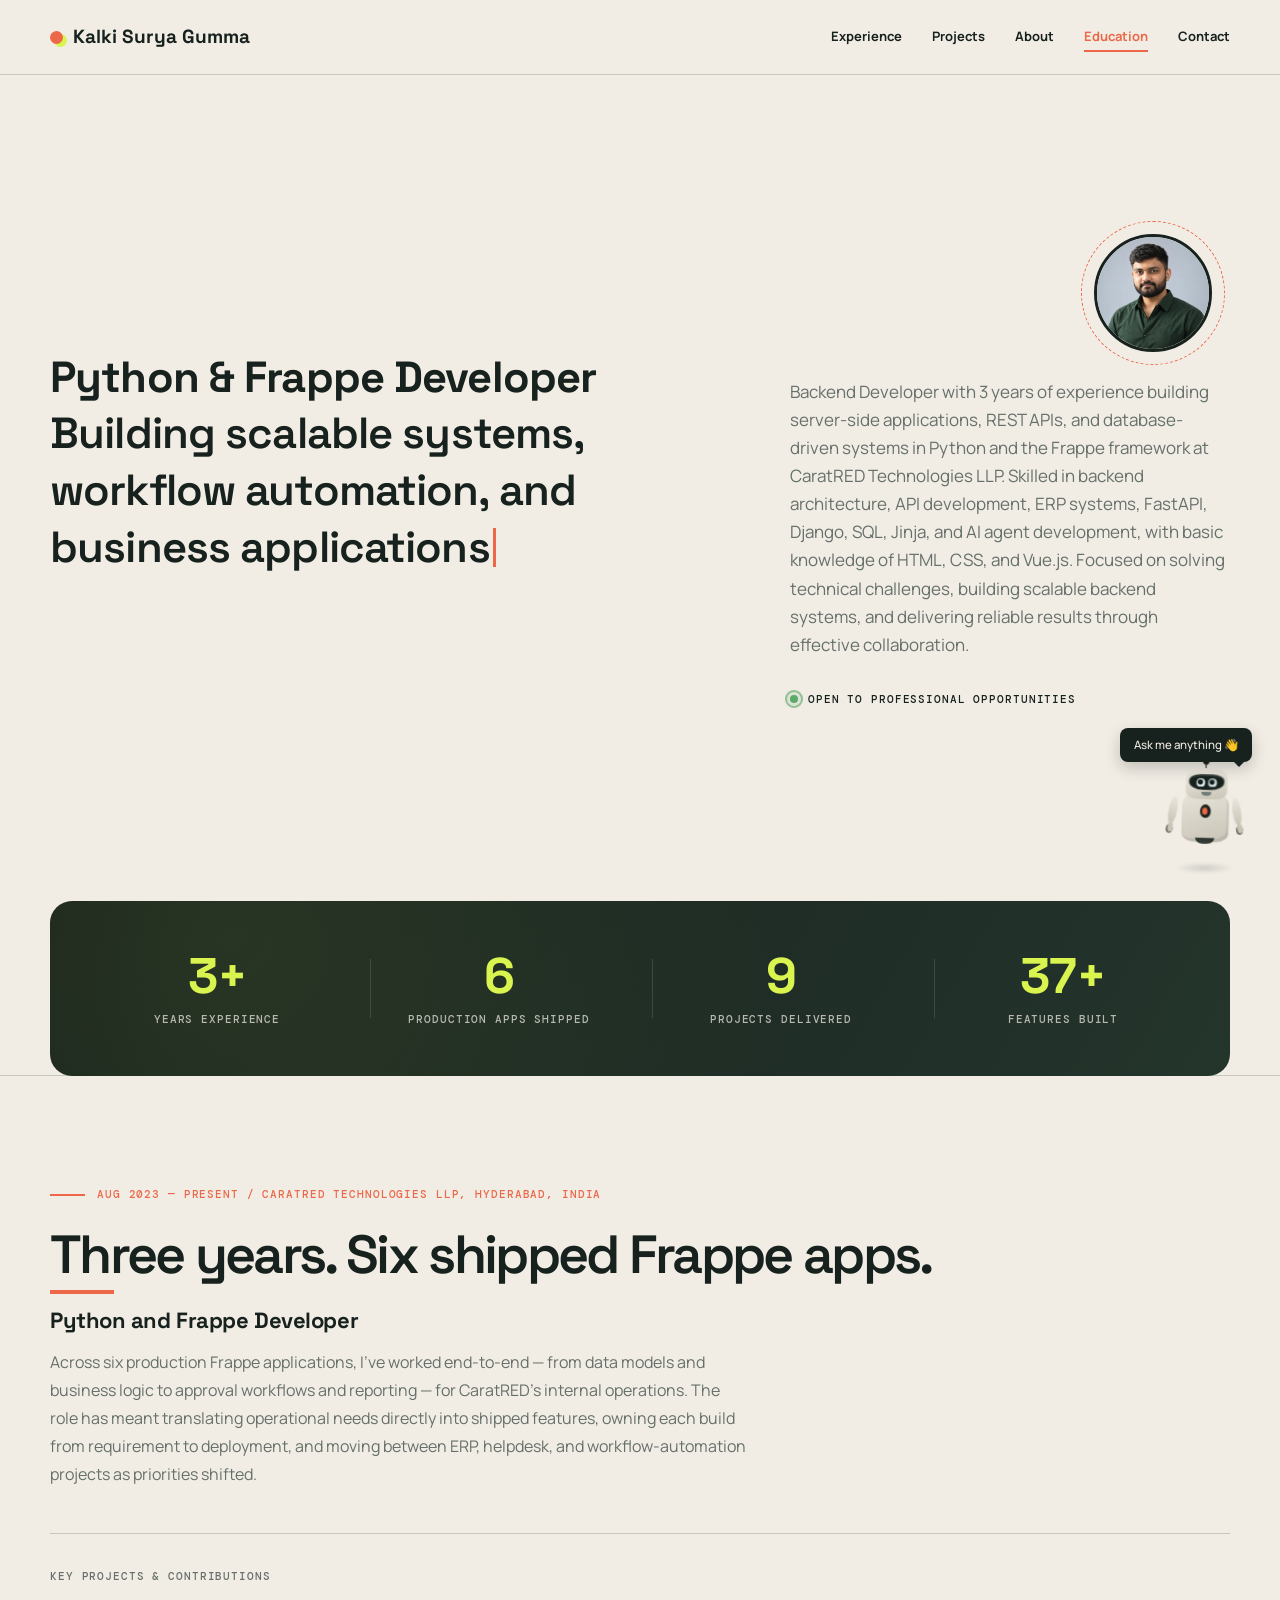
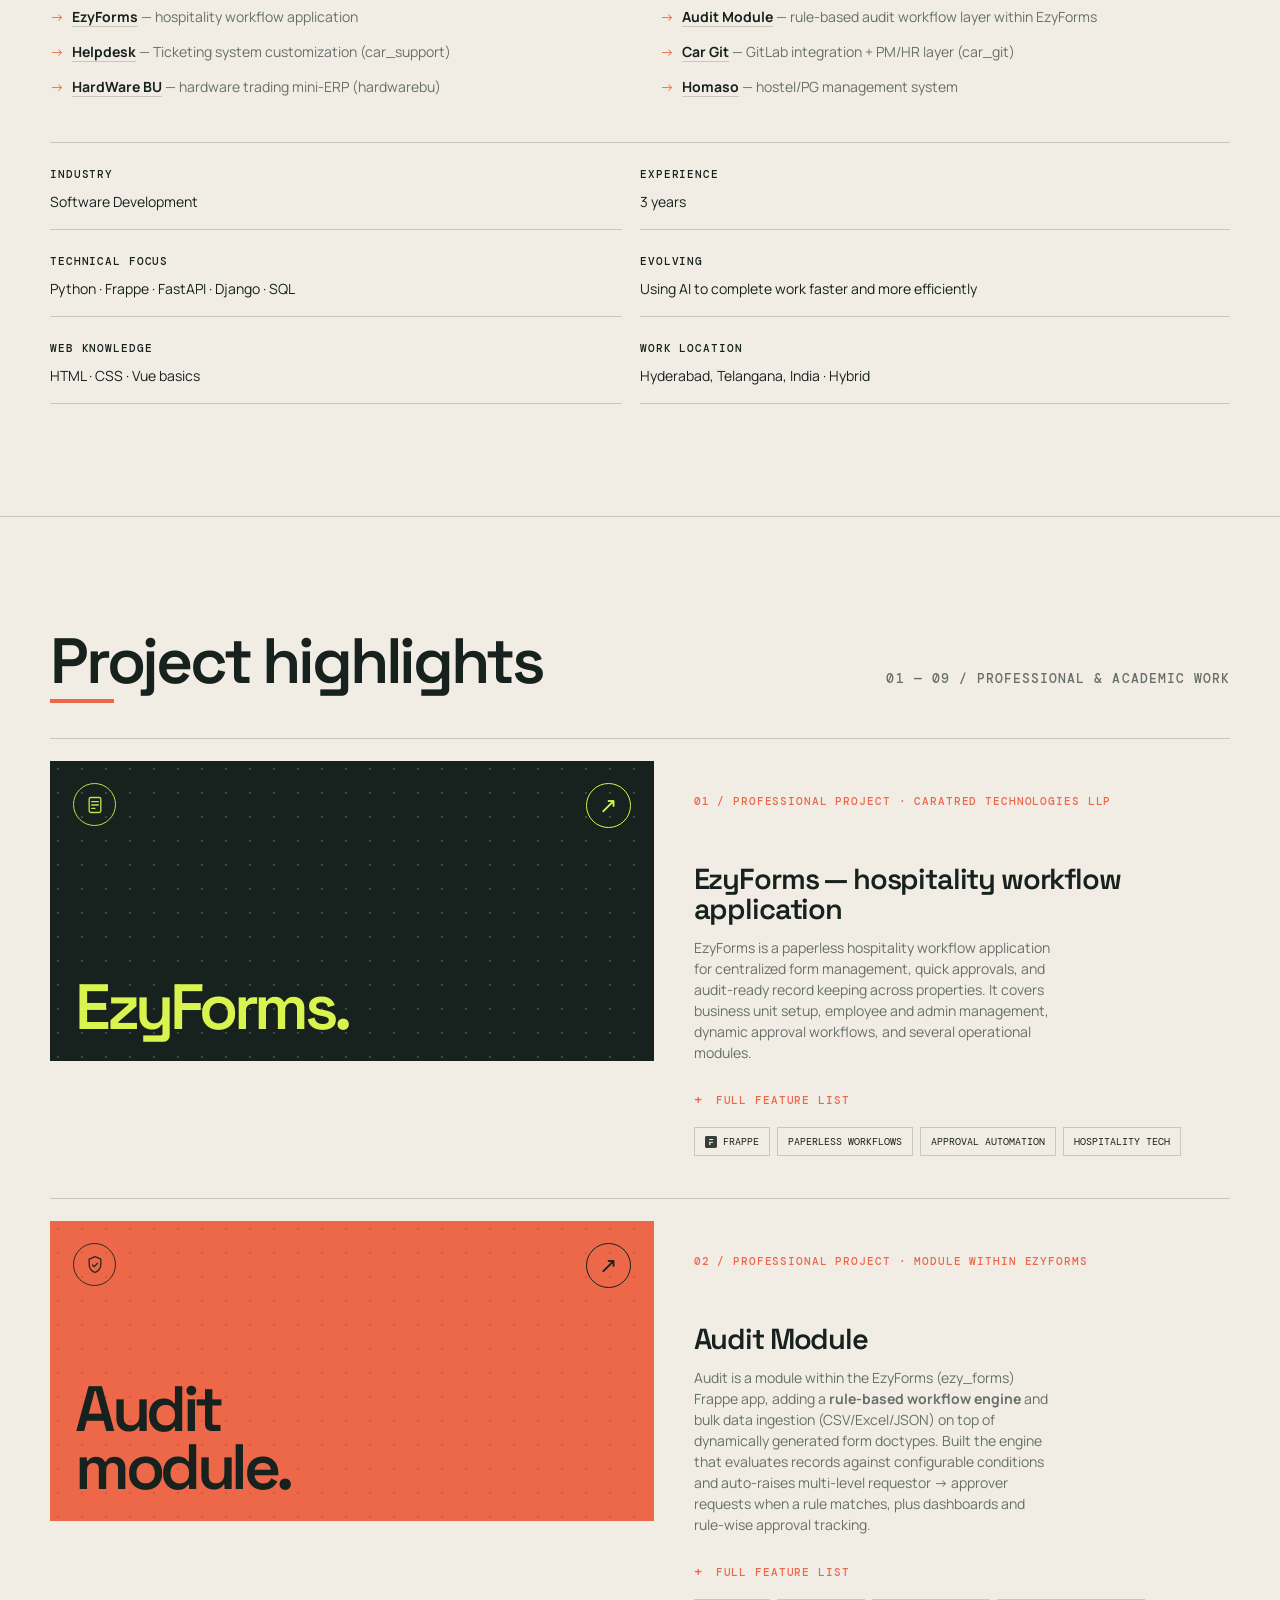
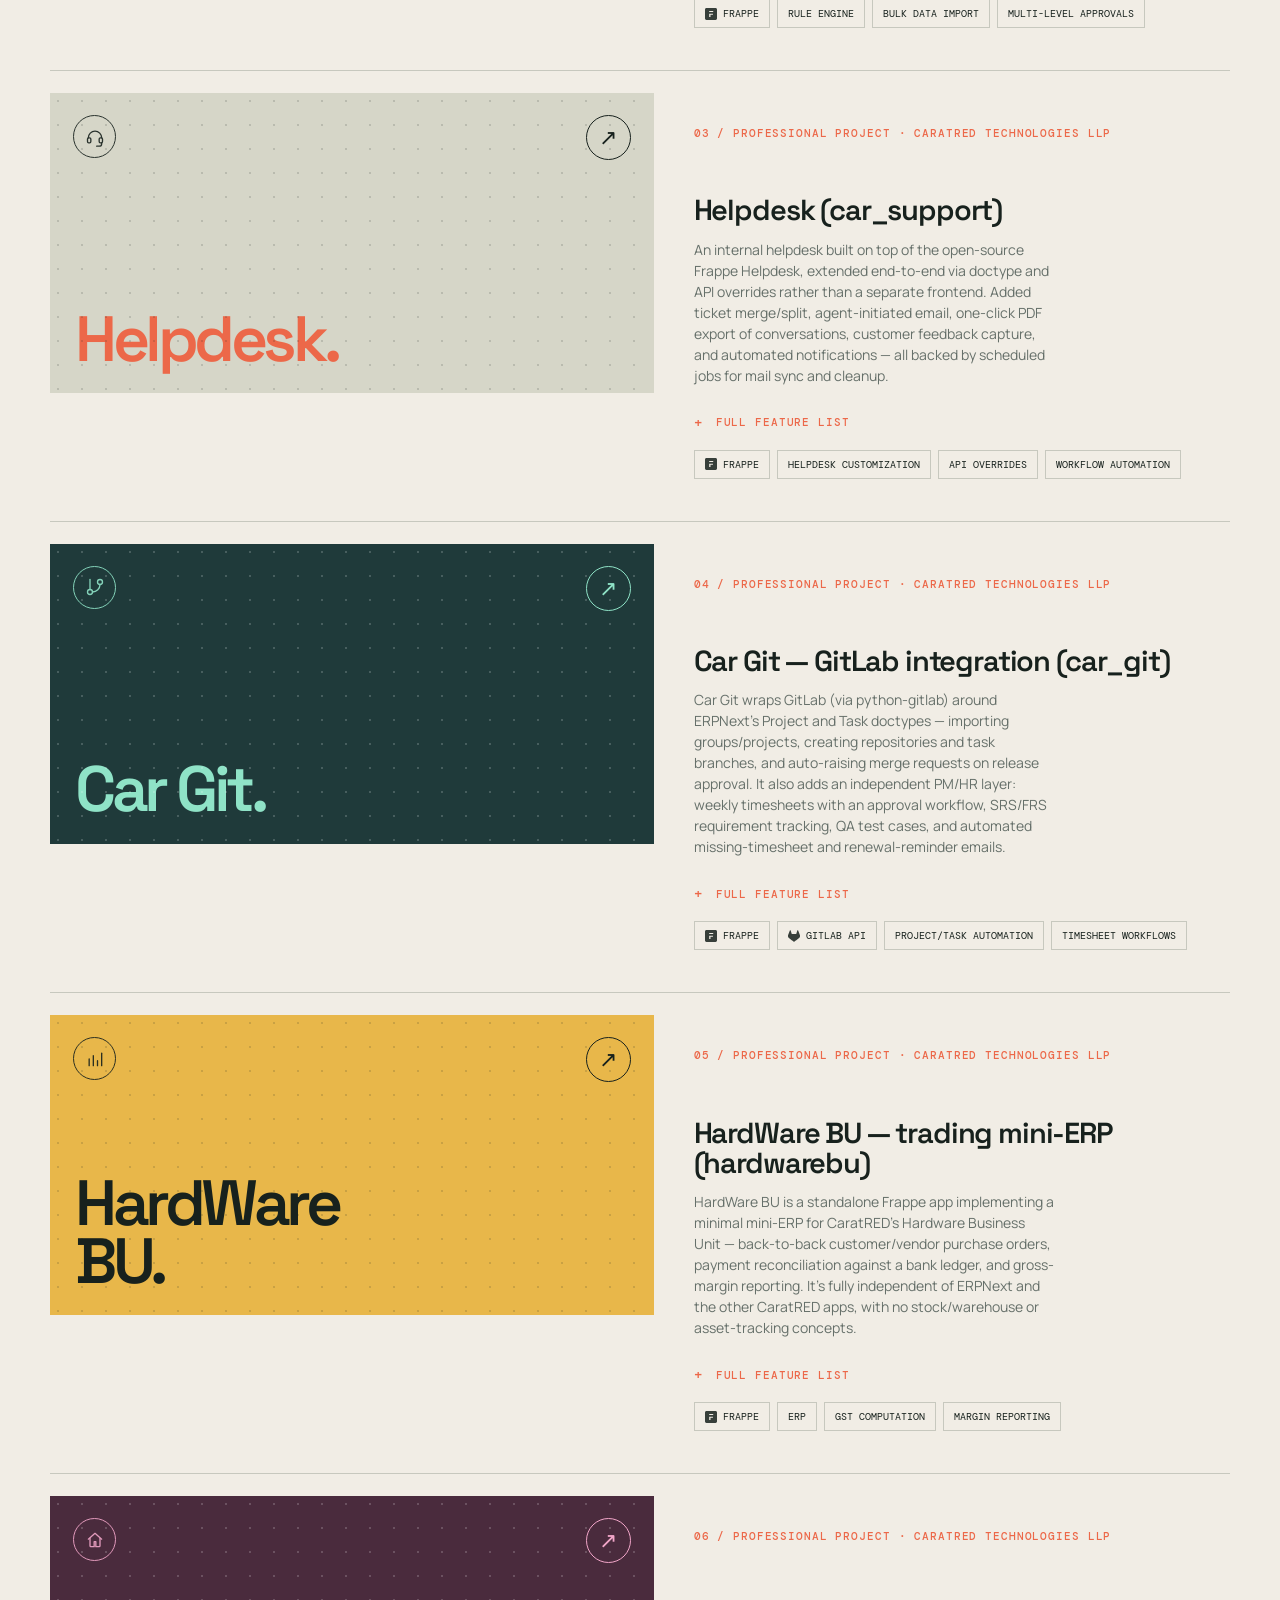
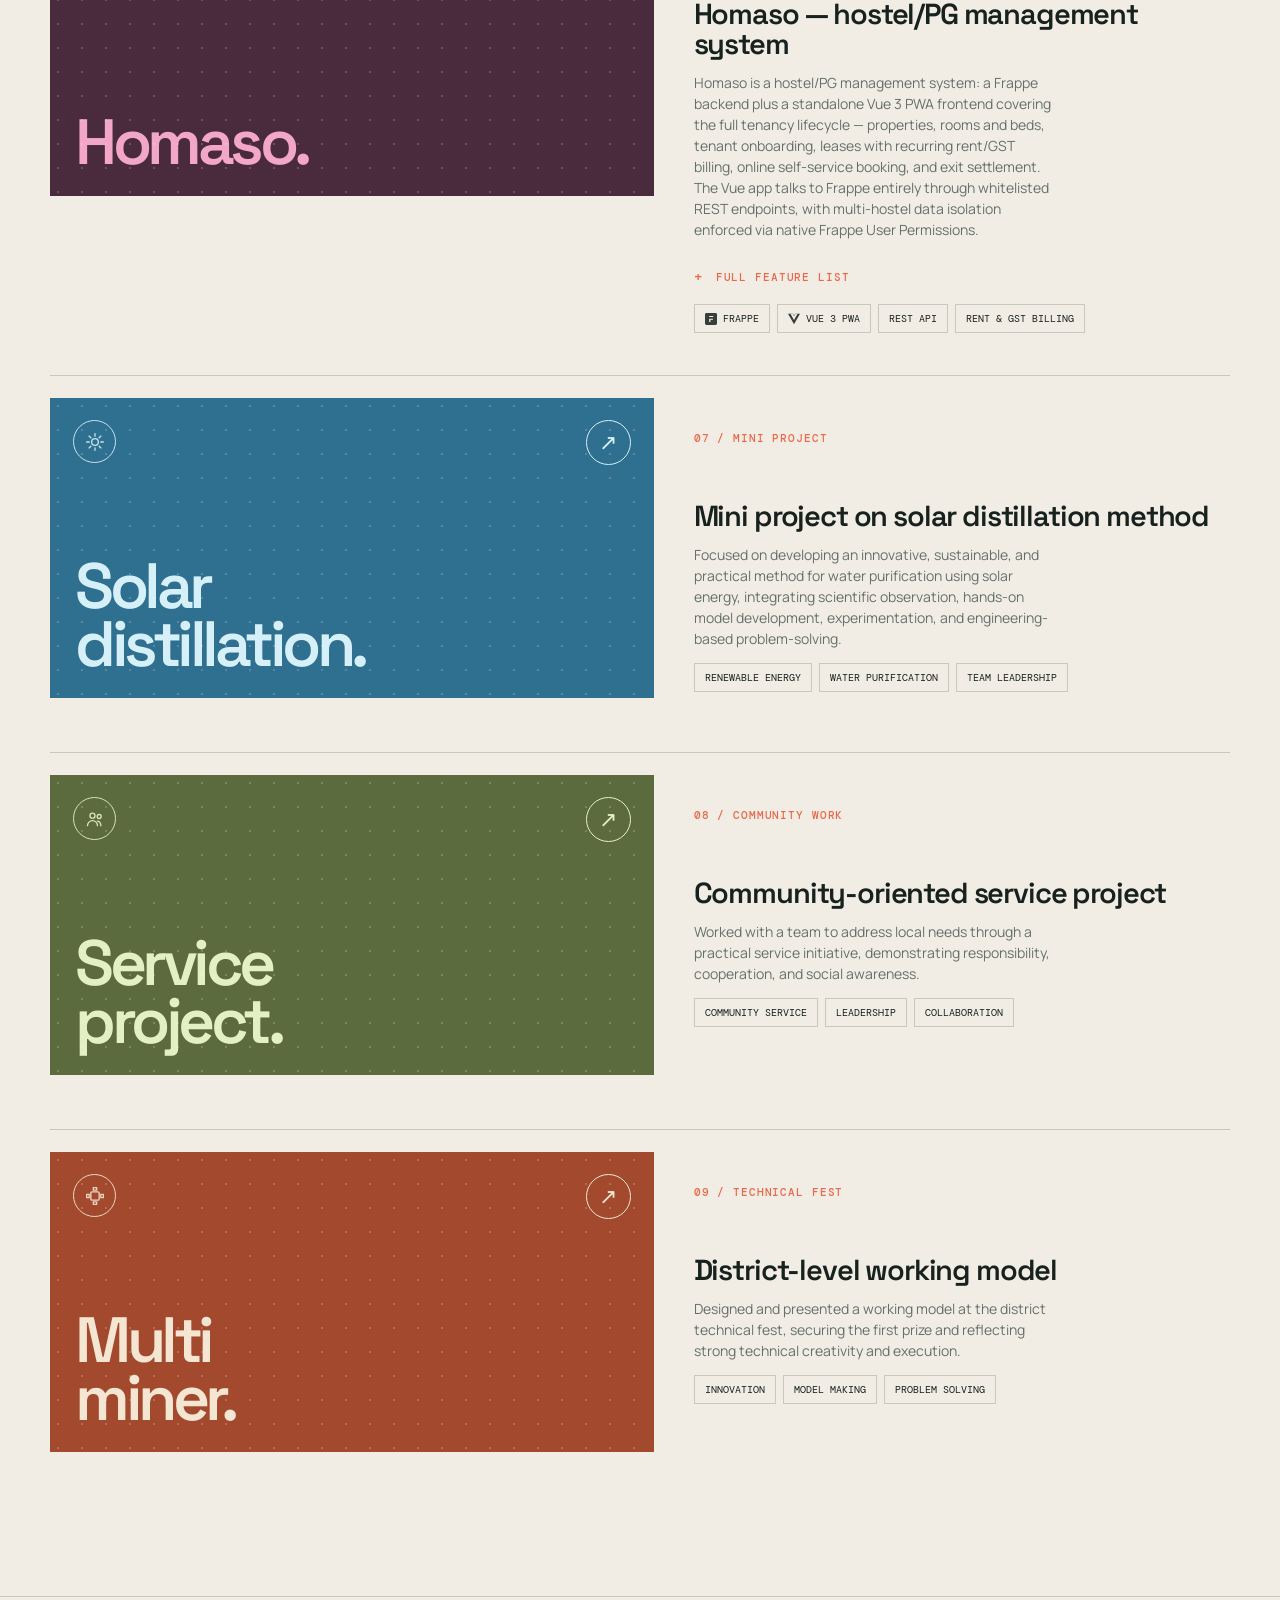
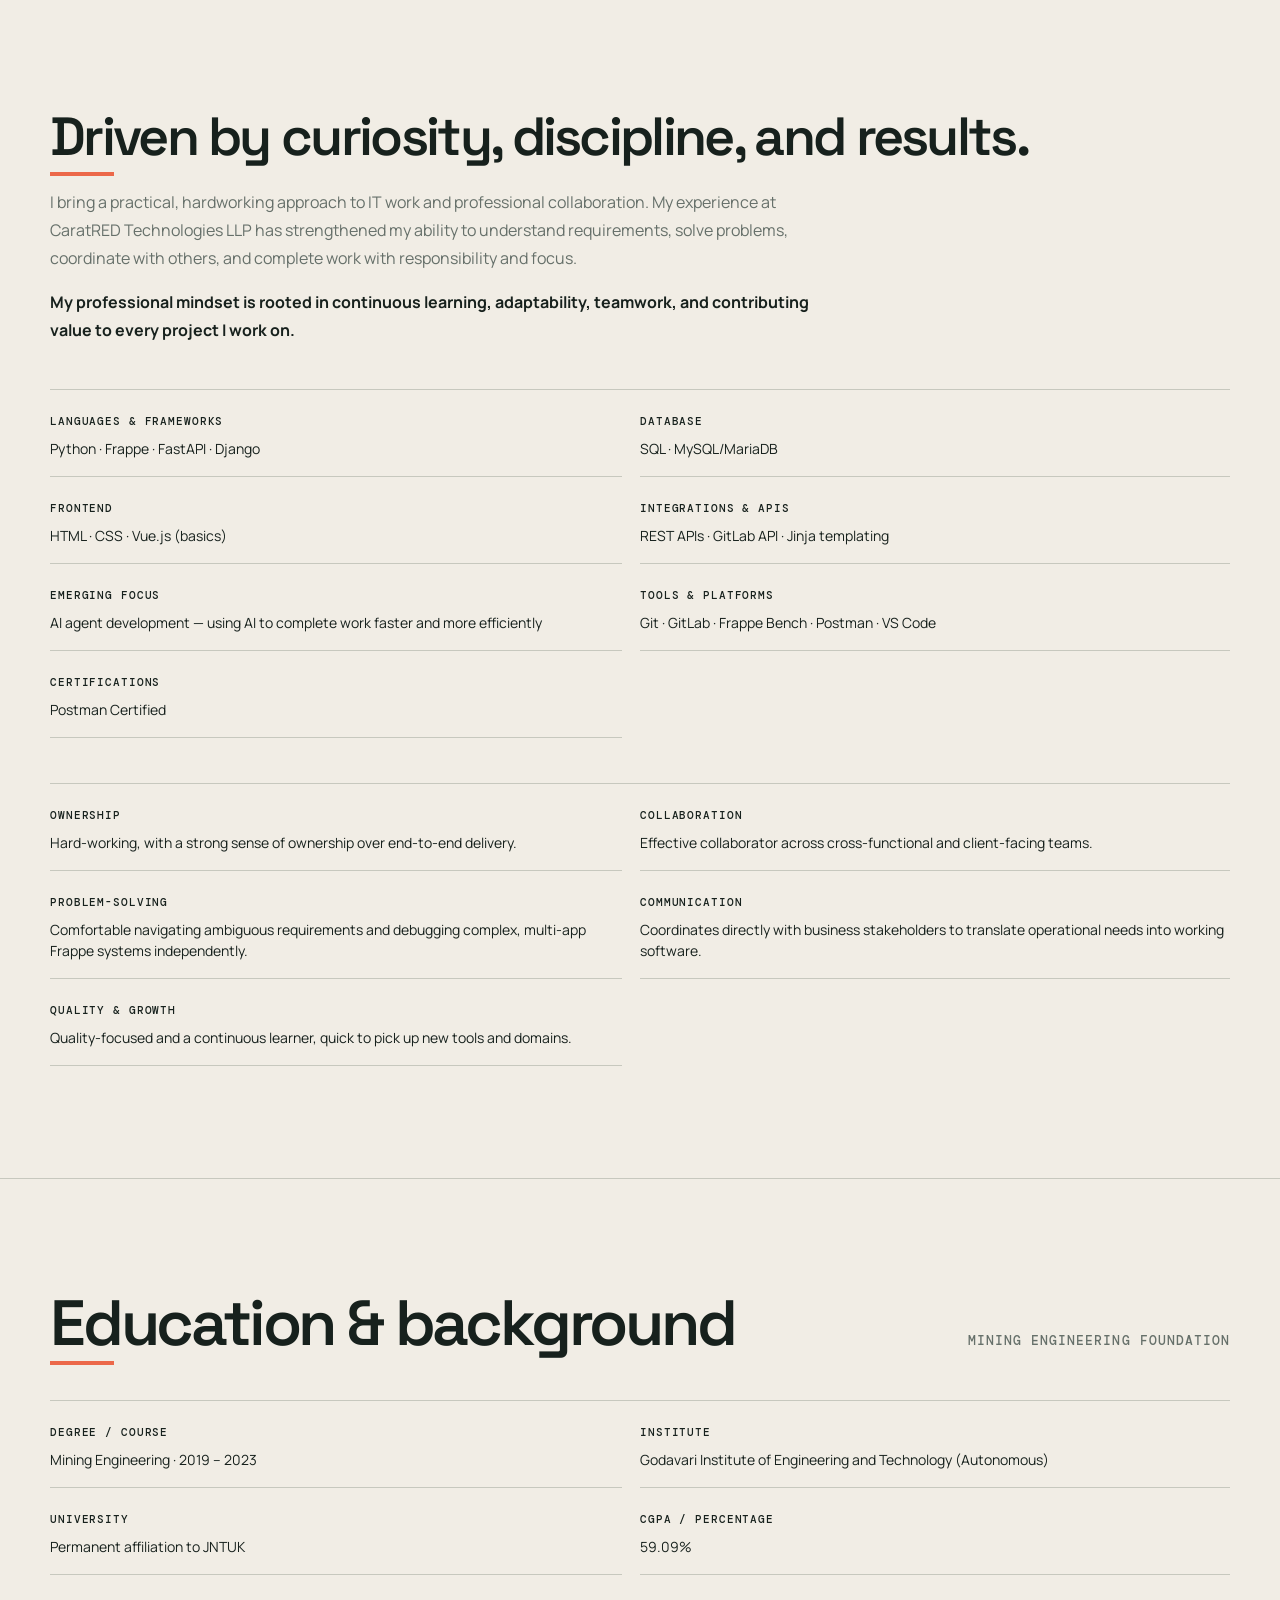
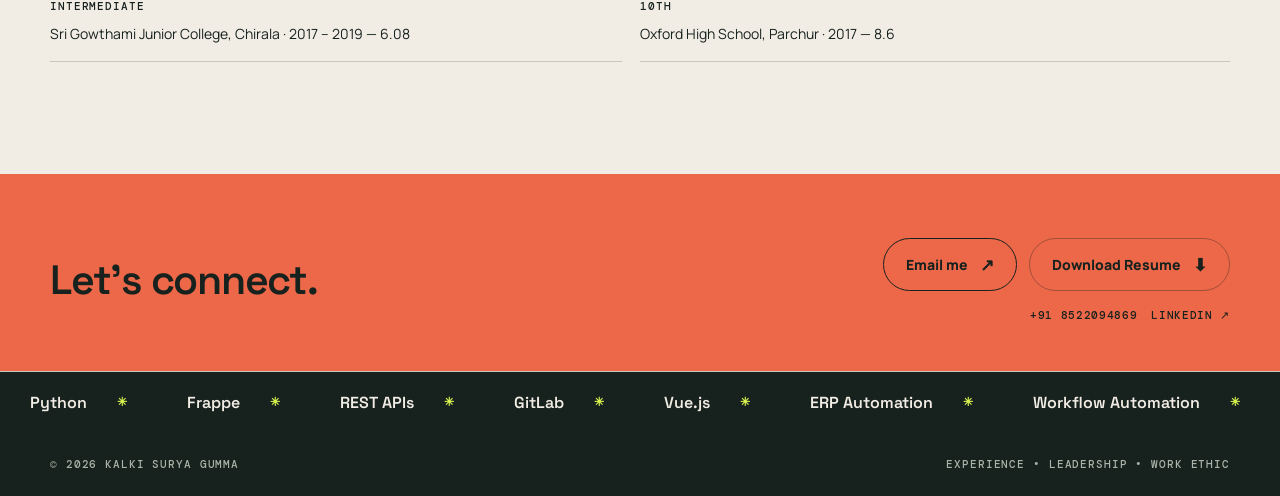
==== commit 3649052a: "Add chatbot to portfolio Adds the AI assistant (chatbot.css, chatbot.js, companion.png) and a config" ====
--- a/index.html
+++ b/index.html
@@ -3,6 +3,7 @@
 <head>
   <meta charset="utf-8">
   <meta name="viewport" content="width=device-width, initial-scale=1">
+  <script>document.documentElement.classList.add('js');</script>
   <meta name="description" content="Kalki Surya Gumma is a Python and Frappe Developer with 3 years of IT experience at CaratRED Technologies LLP, based in Hyderabad, Telangana, India.">
   <title>Kalki Surya Gumma | Python & Frappe Developer</title>
   <link rel="preconnect" href="https://fonts.googleapis.com">
@@ -210,9 +211,9 @@
     .exp-projects li a { transition: color .2s ease, padding-left .2s ease; }
     .exp-projects li a:hover { color: var(--coral); padding-left: 4px; }
 
-    .reveal { opacity: 0; transform: translateY(20px); transition: opacity .7s ease, transform .7s ease; }
+    .js .reveal { opacity: 0; transform: translateY(20px); transition: opacity .7s ease, transform .7s ease; }
     .reveal.visible { opacity: 1; transform: translateY(0); }
-    .project.reveal { transform: translateY(36px) scale(.98); transition: opacity .8s ease, transform .8s cubic-bezier(.16, .84, .44, 1); }
+    .js .project.reveal { transform: translateY(36px) scale(.98); transition: opacity .8s ease, transform .8s cubic-bezier(.16, .84, .44, 1); }
     .project.reveal.visible { transform: translateY(0) scale(1); }
     .project.reveal.visible:hover { transform: translateX(8px) scale(1); }
     @media (max-width: 720px) {
@@ -261,9 +262,106 @@
     .project.visible .tag:nth-child(4) { animation-delay: .54s; }
     @media (prefers-reduced-motion: reduce) { *, *::before, *::after { scroll-behavior: auto !important; animation-duration: .01ms !important; transition-duration: .01ms !important; } }
   </style>
+   <link rel="stylesheet" href="chatbot.css?v=2.0">
 </head>
 <body>
   <div class="scroll-progress" aria-hidden="true"></div>
+
+  <!-- Chatbot Component — Companion AI Assistant -->
+  <div class="chatbot" id="chatbot" role="dialog" aria-label="AI Assistant" aria-modal="false" data-api-endpoint="/api/chat">
+    <!-- Companion Toggle Button — layered 3D robot, animated by RobotController -->
+    <button class="chatbot-toggle" id="chatbotToggle" aria-label="Open AI Assistant" aria-expanded="false" aria-controls="chatbotWindow">
+      <span class="robot" id="chatbotRobot" aria-hidden="true">
+        <span class="robot__shadow"></span>
+        <span class="robot__glow"></span>
+        <span class="robot__dots" aria-hidden="true"><i></i><i></i><i></i></span>
+        <span class="robot__float">
+          <span class="robot__antenna">
+            <span class="robot__antenna-rod"></span>
+            <span class="robot__antenna-tip"></span>
+          </span>
+          <span class="robot__arm robot__arm--left"><span class="robot__hand"></span></span>
+          <span class="robot__arm robot__arm--right"><span class="robot__hand"></span></span>
+          <span class="robot__torso">
+            <span class="robot__core"></span>
+            <span class="robot__hip"></span>
+            <span class="robot__head">
+              <span class="robot__brow robot__brow--left"></span>
+              <span class="robot__brow robot__brow--right"></span>
+              <span class="robot__eye robot__eye--left">
+                <span class="robot__pupil"></span>
+                <span class="robot__lid"></span>
+              </span>
+              <span class="robot__eye robot__eye--right">
+                <span class="robot__pupil"></span>
+                <span class="robot__lid"></span>
+              </span>
+              <span class="robot__mouth"></span>
+            </span>
+          </span>
+        </span>
+      </span>
+      <span class="chatbot-notification" id="chatbotNotification" aria-live="polite"></span>
+    </button>
+    <span class="chatbot-tooltip" id="chatbotTooltip" role="tooltip" aria-hidden="true">Ask me anything 👋</span>
+
+    <!-- Chat Window -->
+    <div class="chatbot-window" id="chatbotWindow" role="document" hidden>
+      <div class="chatbot-header">
+        <div class="chatbot-header-left">
+          <span class="chatbot-avatar" aria-hidden="true">🤖</span>
+          <div class="chatbot-title">
+            <span class="chatbot-name">AI Assistant</span>
+            <span class="chatbot-status" id="chatbotStatus">
+              <span class="status-dot" aria-hidden="true"></span>
+              Online
+            </span>
+          </div>
+        </div>
+        <button class="chatbot-header-button chatbot-minimize" id="chatbotMinimize" aria-label="Minimize chat" type="button">
+          <svg viewBox="0 0 24 24" aria-hidden="true" width="20" height="20">
+            <path d="M19 13H5v-2h14v2z" fill="currentColor"/>
+          </svg>
+        </button>
+        <button class="chatbot-header-button chatbot-close" id="chatbotClose" aria-label="Close chat" type="button">
+          <svg viewBox="0 0 24 24" aria-hidden="true" width="20" height="20">
+            <path d="M19 6.41L17.59 5 12 10.59 6.41 5 5 6.41 10.59 12 5 17.59 6.41 19 12 13.41 17.59 19 19 17.59 13.41 12z" fill="currentColor"/>
+          </svg>
+        </button>
+      </div>
+
+      <div class="chatbot-messages" id="chatbotMessages" role="log" aria-live="polite" aria-label="Conversation">
+        <!-- Welcome message and conversation will be inserted here -->
+      </div>
+
+      <div class="chatbot-suggestions" id="chatbotSuggestions" role="list" aria-label="Suggested questions" hidden>
+        <!-- Suggested questions will be inserted here -->
+      </div>
+
+      <div class="chatbot-input-area">
+        <form class="chatbot-form" id="chatbotForm" action="javascript:void(0)">
+          <div class="chatbot-input-wrapper">
+            <input
+              type="text"
+              class="chatbot-input"
+              id="chatbotInput"
+              placeholder="Type your message..."
+              autocomplete="off"
+              aria-label="Message input"
+              aria-describedby="chatbotInputHint"
+            >
+            <span id="chatbotInputHint" class="sr-only">Press Enter to send, Escape to minimize</span>
+          </div>
+          <button type="submit" class="chatbot-send" id="chatbotSend" aria-label="Send message" disabled>
+            <svg viewBox="0 0 24 24" aria-hidden="true" width="20" height="20">
+              <path d="M2.01 21L23 12 2.01 3 2 10l15 2-15 2z" fill="currentColor"/>
+            </svg>
+          </button>
+        </form>
+        <p class="chatbot-disclaimer" aria-hidden="true">AI responses may be inaccurate. Verify important information.</p>
+      </div>
+    </div>
+  </div>
   <header>
     <nav class="nav wrap" aria-label="Main navigation">
       <a class="mark" href="#top" aria-label="Back to top"><span class="mark-dot"></span>Kalki Surya Gumma</a>
@@ -287,7 +385,7 @@
         <div class="hero-copy reveal">
           <div class="hero-portrait"><img src="profile.jpg" alt="Kalki Surya Gumma"></div>
           <p>Backend Developer with 3 years of experience building server-side applications, REST APIs,
-and database-driven systems in Python and the Frappe framework at CaratRED Technologies LLP LLp.
+and database-driven systems in Python and the Frappe framework at CaratRED Technologies LLP.
 Skilled in backend architecture, API development, ERP systems, FastAPI, Django, SQL, Jinja,
 and AI agent development, with basic knowledge of HTML, CSS, and Vue.js. Focused on
 solving technical challenges, building scalable backend systems, and delivering reliable results
@@ -496,14 +594,16 @@
     }, { threshold: 0.12 });
     document.querySelectorAll('.reveal').forEach((element) => observer.observe(element));
 
+    const reduceMotion = window.matchMedia('(prefers-reduced-motion: reduce)').matches;
     function animateCount(el) {
       const target = parseFloat(el.dataset.target);
       const decimals = parseInt(el.dataset.decimals || '0', 10);
       const suffix = el.dataset.suffix || '';
+      if (reduceMotion) { el.textContent = target.toFixed(decimals) + suffix; return; }
       const duration = 1400;
       const start = performance.now();
       function tick(now) {
-        const progress = Math.min((now - start) / duration, 1);
+        const progress = Math.max(0, Math.min((now - start) / duration, 1));
         const eased = 1 - Math.pow(1 - progress, 3);
         el.textContent = (eased * target).toFixed(decimals) + suffix;
         if (progress < 1) requestAnimationFrame(tick);
@@ -671,8 +771,19 @@
       taglineEl.style.minHeight = taglineEl.offsetHeight + 'px';
       typeBold.textContent = '';
       typeRest.textContent = '';
-      typeSegments(typeBold, typeRest, boldText, restText, 22, null);
+      if (reduceMotion) {
+        typeBold.textContent = boldText;
+        typeRest.textContent = restText;
+      } else {
+        typeSegments(typeBold, typeRest, boldText, restText, 22, null);
+      }
     }
   </script>
+  <!-- Optional: point the chatbot at a hosted API.
+       On a static host (GitHub Pages / Surge) there is no /api/chat, so set
+       CHATBOT_API_URL here. Leave it unset when Flask serves the site itself.
+       This file is optional and its absence is harmless. -->
+  <script src="config.js" defer></script>
+  <script src="chatbot.js?v=2.0" defer></script>
 </body>
 </html>
--- a/chatbot.css
+++ b/chatbot.css
@@ -0,0 +1,1082 @@
+/* ============================================================
+ * Companion Assistant — 3D Robot
+ * Layered DOM robot. Every dynamic value (position, rotation,
+ * scale, glow, shadow, pupil, lid) is written by RobotController
+ * as an inline transform, so JS and CSS never fight over the same
+ * property. CSS only provides the static shapes and palette.
+ * ============================================================ */
+
+.chatbot-toggle {
+  perspective: 900px;
+  -webkit-perspective: 900px;
+  --rb: #e9e5db;   /* body shell   */
+  --rbd: #c9c4b6;  /* body shade   */
+  --rvis: #17211d; /* visor / dark */
+  --rc: var(--coral);
+  --ra: var(--acid);
+}
+
+.robot {
+  position: relative;
+  width: 100%;
+  height: 100%;
+  transform-origin: center bottom;
+  transform-style: preserve-3d;
+  will-change: transform;
+  pointer-events: none;
+}
+
+/* ── Ground shadow (JS-driven scale/opacity) ── */
+.robot__shadow {
+  position: absolute;
+  left: 50%;
+  bottom: -2%;
+  width: 62%;
+  height: 11%;
+  transform-origin: 50% 50%;
+  background: radial-gradient(
+    ellipse at 50% 50%,
+    rgba(23, 33, 29, 0.34) 0%,
+    rgba(23, 33, 29, 0) 70%
+  );
+  filter: blur(1.5px);
+  will-change: transform, opacity;
+}
+
+/* ── Soft glow halo behind the robot ── */
+.robot__glow {
+  position: absolute;
+  left: 50%;
+  top: 56%;
+  width: 108%;
+  height: 92%;
+  margin: -46% 0 0 -54%;
+  border-radius: 50%;
+  background: radial-gradient(
+    circle,
+    rgba(236, 104, 73, 0.5) 0%,
+    rgba(236, 104, 73, 0.18) 42%,
+    rgba(236, 104, 73, 0) 72%
+  );
+  opacity: 0;
+  filter: blur(5px);
+  will-change: transform, opacity;
+}
+
+/* ── Floating root: bob, lean, travel tilt ── */
+.robot__float {
+  position: absolute;
+  left: 0;
+  top: 0;
+  width: 100%;
+  height: 100%;
+  transform-origin: 50% 92%;
+  will-change: transform;
+}
+
+/* ── Antenna ── */
+.robot__antenna {
+  position: absolute;
+  left: 48.4%;
+  top: 3%;
+  width: 3.2%;
+  height: 12%;
+  transform-origin: 50% 100%;
+  will-change: transform;
+}
+.robot__antenna-rod {
+  position: absolute;
+  left: 25%;
+  top: 0;
+  width: 50%;
+  height: 100%;
+  border-radius: 2px;
+  background: var(--rvis);
+}
+.robot__antenna-tip {
+  position: absolute;
+  left: -70%;
+  top: -34%;
+  width: 240%;
+  height: 78%;
+  border-radius: 50%;
+  background: var(--rvis);
+  box-shadow: inset 0 -1px 0 rgba(255, 255, 255, 0.35);
+  will-change: transform, box-shadow, background-color;
+}
+
+/* ── Arms ── */
+.robot__arm {
+  position: absolute;
+  top: 36%;
+  width: 11%;
+  height: 30%;
+  transform-origin: 50% 8%;
+  will-change: transform;
+}
+.robot__arm::before {
+  content: "";
+  position: absolute;
+  left: 12%;
+  top: 0;
+  width: 76%;
+  height: 78%;
+  border-radius: 46%;
+  background: linear-gradient(180deg, var(--rb) 0%, var(--rbd) 100%);
+}
+.robot__arm::after {
+  content: "";
+  position: absolute;
+  left: 26%;
+  top: 74%;
+  width: 48%;
+  height: 30%;
+  border-radius: 40%;
+  background: var(--rbd);
+}
+.robot__arm--left { left: 15%; }
+.robot__arm--right { left: 74%; }
+.robot__hand {
+  position: absolute;
+  left: 20%;
+  bottom: -6%;
+  width: 60%;
+  height: 26%;
+  border-radius: 50%;
+  background: var(--rvis);
+  opacity: 0.9;
+}
+
+/* ── Torso ── */
+.robot__torso {
+  position: absolute;
+  left: 27%;
+  top: 31%;
+  width: 46%;
+  height: 44%;
+  border-radius: 38% 38% 26% 26% / 30% 30% 18% 18%;
+  background: linear-gradient(165deg, var(--rb) 0%, var(--rbd) 100%);
+  box-shadow: inset -2px -3px 0 rgba(0, 0, 0, 0.08);
+  transform-origin: 50% 0%;
+  will-change: transform;
+}
+.robot__core {
+  position: absolute;
+  left: 39%;
+  top: 26%;
+  width: 22%;
+  height: 26%;
+  border-radius: 50%;
+  background: var(--rvis);
+  display: grid;
+  place-items: center;
+  will-change: transform;
+}
+.robot__core::after {
+  content: "";
+  width: 52%;
+  height: 52%;
+  border-radius: 50%;
+  background: var(--rc);
+  will-change: transform, background-color, box-shadow;
+}
+.robot__hip {
+  position: absolute;
+  left: 30%;
+  bottom: -4%;
+  width: 40%;
+  height: 12%;
+  border-radius: 0 0 40% 40% / 0 0 100% 100%;
+  background: var(--rvis);
+  opacity: 0.85;
+}
+
+/* ── Head ──
+ * Sits on the torso (so it bobs and breathes with the body) but is sized as
+ * a proportion of the torso, not of the robot box.
+ */
+.robot__head {
+  position: absolute;
+  left: 6%;
+  top: -46%;
+  width: 88%;
+  height: 62%;
+  border-radius: 32% 32% 30% 30% / 34% 34% 26% 26%;
+  background: linear-gradient(170deg, #f3efe6 0%, var(--rbd) 100%);
+  transform-origin: 50% 88%;
+  will-change: transform;
+}
+
+/* Visor */
+.robot__head::before {
+  content: "";
+  position: absolute;
+  left: 8%;
+  top: 20%;
+  width: 84%;
+  height: 50%;
+  border-radius: 34% 34% 40% 40% / 40% 40% 50% 50%;
+  background: var(--rvis);
+  box-shadow: inset 0 2px 0 rgba(255, 255, 255, 0.12);
+}
+
+/* Eyes */
+.robot__eye {
+  position: absolute;
+  top: 33%;
+  width: 20%;
+  height: 25%;
+  border-radius: 50%;
+  background: #e9f6f8;
+  transform-origin: 50% 50%;
+  will-change: transform;
+  overflow: hidden;
+}
+.robot__eye--left { left: 25%; }
+.robot__eye--right { right: 25%; }
+.robot__pupil {
+  position: absolute;
+  left: 50%;
+  top: 50%;
+  width: 62%;
+  height: 62%;
+  margin: -31% 0 0 -31%;
+  border-radius: 50%;
+  background: #0e1a17;
+  will-change: transform;
+}
+.robot__lid {
+  position: absolute;
+  left: -8%;
+  top: 0;
+  width: 116%;
+  height: 100%;
+  border-radius: 50%;
+  background: var(--rvis);
+  transform-origin: 50% 0%;
+  will-change: transform;
+}
+
+/* Brows — convey focus / curiosity / concern */
+.robot__brow {
+  position: absolute;
+  top: 15%;
+  width: 17%;
+  height: 6%;
+  border-radius: 3px;
+  background: #7f8c86;
+  opacity: 0;
+  will-change: transform, opacity;
+}
+.robot__brow--left { left: 24%; }
+.robot__brow--right { right: 24%; }
+
+/* Mouth */
+.robot__mouth {
+  position: absolute;
+  left: 50%;
+  top: 76%;
+  width: 28%;
+  height: 3px;
+  margin-left: -14%;
+  border-radius: 0 0 40% 40% / 0 0 100% 100%;
+  background: #6f7d78;
+  transform-origin: 50% 0%;
+  will-change: transform, height;
+}
+
+/* ============================================================
+ * Robot state classes (driven by RobotController)
+ * ============================================================ */
+
+/* Non-motion feedback that CSS handles: focus ring + cursor */
+.chatbot-toggle:focus-visible {
+  outline: 2px solid var(--acid);
+  outline-offset: 4px;
+  border-radius: 18px;
+}
+
+/* Thinking dots float beside the head */
+.robot__dots {
+  position: absolute;
+  left: 50%;
+  top: 12%;
+  display: flex;
+  gap: 3px;
+  margin-left: 22%;
+  opacity: 0;
+  transition: opacity 0.3s ease;
+  pointer-events: none;
+}
+.robot__dots i {
+  width: 3px;
+  height: 3px;
+  border-radius: 50%;
+  background: var(--rvis);
+  display: block;
+  animation: robot-dot 1.2s ease-in-out infinite;
+}
+.robot__dots i:nth-child(2) { animation-delay: 0.16s; }
+.robot__dots i:nth-child(3) { animation-delay: 0.32s; }
+.robot--thinking .robot__dots { opacity: 0.85; }
+
+@keyframes robot-dot {
+  0%, 80%, 100% { transform: translateY(0) scale(0.6); opacity: 0.4; }
+  40% { transform: translateY(-3px) scale(1); opacity: 1; }
+}
+
+/* ============================================================
+ * Chatbot Container & Toggle
+ * ============================================================ */
+
+.chatbot {
+  position: fixed;
+  bottom: 28px;
+  right: 28px;
+  z-index: 1000;
+  font-family: Manrope, sans-serif;
+  font-size: 14px;
+  /* ── Chat window size ──────────────────────────────────────
+     EDIT THESE to resize the chat. They cascade to the window
+     and are the only place the size is defined — no breakpoint
+     overrides, so one edit changes it everywhere on desktop and
+     tablet. (Mobile is deliberately full-screen; see the
+     max-width: 768px block further down.)
+       --chatbot-window-width   horizontal size
+       --chatbot-window-height  vertical size (vh = % of screen)
+       --chatbot-window-max-height  ceiling on that height
+     The width and height are fluid (clamp/vh) so the window adapts to
+     small and large screens instead of assuming a fixed desktop size.
+     --chatbot-window-max-height is additionally capped against the
+     viewport height in .chatbot-window, so a short landscape screen
+     can never push the window off the top. */
+  --chatbot-window-width: clamp(380px, 26vw, 440px);
+  --chatbot-window-height: min(70vh, 640px);
+  --chatbot-window-max-height: 640px;
+  line-height: 1.5;
+  /* Position is driven by RobotController (spring-interpolated),
+     so no CSS transition here — that keeps accel/decel natural. */
+  will-change: right, bottom;
+}
+
+/* Toggle button — the robot lives inside */
+.chatbot-toggle {
+  --size: 96px;
+  width: var(--size);
+  height: calc(var(--size) * 1.15);
+  color: var(--ink);
+  cursor: pointer;
+  display: grid;
+  place-items: center;
+  transition: all 0.35s cubic-bezier(0.16, 1, 0.3, 1);
+  position: relative;
+  outline: none;
+  padding: 0;
+  background: none;
+  border: none;
+  border-radius: 18px;
+  box-shadow: none;
+}
+
+/* Notification badge */
+.chatbot-notification {
+  position: absolute;
+  top: -3px;
+  right: -3px;
+  min-width: 18px;
+  height: 18px;
+  padding: 0 5px;
+  border-radius: 999px;
+  background: #eb453a;
+  color: var(--paper);
+  font-size: 10px;
+  font-weight: 700;
+  display: grid;
+  place-items: center;
+  opacity: 0;
+  transform: scale(0);
+  transition: opacity 0.25s ease, transform 0.25s ease;
+  pointer-events: none;
+  border: 1.5px solid var(--paper);
+  z-index: 2;
+}
+
+.chatbot-notification.visible {
+  opacity: 1;
+  transform: scale(1);
+}
+
+/* Tooltip (first-time greeting / hover hint) */
+.chatbot-tooltip {
+  position: absolute;
+  bottom: 100%;
+  right: 0;
+  padding: 8px 14px;
+  background: var(--night);
+  color: var(--paper);
+  font-size: 11.5px;
+  font-family: Manrope, sans-serif;
+  font-weight: 500;
+  border-radius: 8px;
+  opacity: 0;
+  transform: translateY(8px) scale(0.9);
+  transition: opacity 0.3s ease, transform 0.3s ease;
+  pointer-events: none;
+  white-space: nowrap;
+  box-shadow: 0 6px 16px rgba(0, 0, 0, 0.2);
+  z-index: 5;
+}
+
+.chatbot-tooltip::after {
+  content: "";
+  position: absolute;
+  top: 100%;
+  right: 8px;
+  border: 5px solid transparent;
+  border-top-color: var(--night);
+}
+
+.chatbot-tooltip.visible {
+  opacity: 1;
+  transform: translateY(0) scale(1);
+}
+
+/* ============================================================
+ * Chat Window
+ * ============================================================ */
+.chatbot-window {
+  position: fixed;
+  bottom: 138px;
+  right: 28px;
+  width: var(--chatbot-window-width);
+  max-width: calc(100vw - 32px);
+  height: var(--chatbot-window-height);
+  /* Never grow past the space actually available above the robot, so a short
+     or landscape viewport (e.g. 390px tall) cannot push the window off the
+     top of the screen. The 190px covers the bottom offset plus breathing room
+     for the header and the robot itself. */
+  max-height: min(
+    var(--chatbot-window-max-height),
+    calc(100vh - 190px)
+  );
+  /* A very short window still needs a usable minimum, but never taller than
+     the space available. */
+  min-height: min(320px, calc(100vh - 190px));
+  background: var(--paper);
+  border: 1px solid var(--line);
+  border-radius: 16px;
+  box-shadow: 0 20px 60px rgba(0, 0, 0, 0.2);
+  display: flex;
+  flex-direction: column;
+  overflow: hidden;
+  opacity: 0;
+  /* A transparent-but-present window would still swallow clicks meant for the
+     robot underneath it, so a closed window is made inert until it opens. */
+  pointer-events: none;
+  visibility: hidden;
+  transform: translateY(24px) scale(0.96);
+  /* Grows out of the robot, which always sits directly below this corner */
+  transform-origin: 100% 100%;
+  transition: opacity 0.35s ease, transform 0.35s cubic-bezier(0.16, 1, 0.3, 1),
+    visibility 0s linear 0.35s;
+  backdrop-filter: blur(14px);
+  -webkit-backdrop-filter: blur(14px);
+  z-index: 1000;
+  cursor: default;
+}
+
+.chatbot-window.is-open {
+  opacity: 1;
+  pointer-events: auto;
+  visibility: visible;
+  transform: translateY(0) scale(1);
+  /* Make it interactive immediately on open; delay hiding until close ends so
+     the closing animation is still visible. */
+  transition: opacity 0.35s ease, transform 0.35s cubic-bezier(0.16, 1, 0.3, 1),
+    visibility 0s;
+}
+
+.chatbot-window.dragging {
+  transition: none;
+  cursor: grabbing;
+}
+
+.chatbot-header {
+  cursor: grab;
+}
+.chatbot-header:active {
+  cursor: grabbing;
+}
+
+/* ============================================================
+ * Header
+ * ============================================================ */
+.chatbot-header {
+  display: flex;
+  align-items: center;
+  justify-content: space-between;
+  padding: 15px 20px;
+  background: var(--night);
+  color: var(--paper);
+  border-bottom: 1px solid var(--line);
+}
+
+.chatbot-header-left {
+  display: flex;
+  align-items: center;
+  gap: 12px;
+  min-width: 0;
+}
+
+.chatbot-avatar {
+  font-size: 22px;
+  flex-shrink: 0;
+  display: grid;
+  place-items: center;
+}
+
+.chatbot-title {
+  display: flex;
+  flex-direction: column;
+  min-width: 0;
+}
+
+.chatbot-name {
+  font-family: "Space Grotesk", sans-serif;
+  font-weight: 700;
+  font-size: 14px;
+  letter-spacing: -0.01em;
+  white-space: nowrap;
+  overflow: hidden;
+  text-overflow: ellipsis;
+}
+
+.chatbot-status {
+  display: flex;
+  align-items: center;
+  gap: 6px;
+  font-size: 12px;
+  opacity: 0.75;
+  white-space: nowrap;
+}
+
+.chatbot-status .status-dot {
+  width: 6px;
+  height: 6px;
+  border-radius: 50%;
+  background: #5caa68;
+  box-shadow: 0 0 0 4px rgba(92, 174, 104, 0.15);
+  animation: chatbot-pulse 2s ease-out infinite;
+}
+
+@keyframes chatbot-pulse {
+  0% { box-shadow: 0 0 0 0 rgba(92, 174, 104, 0.4); }
+  70% { box-shadow: 0 0 0 6px rgba(92, 174, 104, 0); }
+  100% { box-shadow: 0 0 0 0 rgba(92, 174, 104, 0); }
+}
+
+.chatbot-header-button {
+  --size: 34px;
+  width: var(--size);
+  height: var(--size);
+  border: none;
+  border-radius: 50%;
+  background: transparent;
+  color: var(--paper);
+  cursor: pointer;
+  display: grid;
+  place-items: center;
+  transition: background 0.2s ease, transform 0.2s ease;
+  flex-shrink: 0;
+  margin-left: 6px;
+  padding: 0;
+}
+
+.chatbot-header-button:hover {
+  background: rgba(255, 255, 255, 0.12);
+  transform: scale(1.1);
+}
+
+.chatbot-header-button:focus-visible {
+  outline: 2px solid var(--acid);
+  outline-offset: 2px;
+}
+
+/* ============================================================
+ * Messages Area
+ * ============================================================ */
+.chatbot-messages {
+  flex: 1;
+  overflow-y: auto;
+  padding: 20px;
+  display: flex;
+  flex-direction: column;
+  gap: 10px;
+  font-size: 13.5px;
+}
+
+.chatbot-messages::-webkit-scrollbar {
+  width: 4px;
+}
+
+.chatbot-messages::-webkit-scrollbar-track {
+  background: transparent;
+}
+
+.chatbot-messages::-webkit-scrollbar-thumb {
+  background: var(--line);
+  border-radius: 2px;
+}
+
+.chatbot-messages::-webkit-scrollbar-thumb:hover {
+  background: var(--muted);
+}
+
+/* Message Bubbles */
+.chatbot-message {
+  max-width: 82%;
+  display: flex;
+  flex-direction: column;
+  animation: chatbot-message-in 0.4s cubic-bezier(0.22, 1, 0.33, 1) both;
+}
+
+.chatbot-message.bot {
+  animation-delay: 0.1s;
+}
+
+.chatbot-message.user {
+  animation-delay: 0.05s;
+}
+
+@keyframes chatbot-message-in {
+  0% {
+    opacity: 0;
+    transform: translateY(12px) scale(0.96);
+  }
+  100% {
+    opacity: 1;
+    transform: translateY(0) scale(1);
+  }
+}
+
+/* Typing indicator dots staggered animation */
+.chatbot-typing .typing-dot {
+  animation: chatbot-typing-bounce 1.4s ease-in-out infinite;
+}
+
+.chatbot-typing .typing-dot:nth-child(1) { animation-delay: -0.32s; }
+.chatbot-typing .typing-dot:nth-child(2) { animation-delay: -0.16s; }
+.chatbot-typing .typing-dot:nth-child(3) { animation-delay: 0s; }
+
+@keyframes chatbot-typing-bounce {
+  0%, 80%, 100% { transform: scale(0) translateY(0); }
+  40% { transform: scale(1) translateY(-3px); }
+}
+
+/* Error message shake */
+.chatbot-message.bot.error {
+  animation: chatbot-error-shake 0.5s cubic-bezier(0.22, 1, 0.33, 1);
+}
+
+@keyframes chatbot-error-shake {
+  0%, 100% { transform: translateX(0); }
+  25% { transform: translateX(-3px); }
+  75% { transform: translateX(3px); }
+}
+
+.chatbot-message.bot {
+  align-self: flex-start;
+  background: #f5f5f2;
+  color: var(--ink);
+  border-bottom-left-radius: 5px;
+}
+
+.chatbot-message.bot .message-content {
+  padding: 11px 16px;
+  border-radius: 18px;
+  font-size: 13.5px;
+  line-height: 1.6;
+  word-break: break-word;
+}
+
+.chatbot-message.bot .message-content p { margin: 0 0 8px; }
+.chatbot-message.bot .message-content p:last-child { margin-bottom: 0; }
+.chatbot-message.bot .message-content ul,
+.chatbot-message.bot .message-content ol { margin: 6px 0 6px 18px; padding: 0; }
+.chatbot-message.bot .message-content li { margin: 4px 0; }
+.chatbot-message.bot .message-content code {
+  background: #e8e8e8;
+  padding: 2px 6px;
+  border-radius: 4px;
+  font-family: "DM Mono", monospace;
+  font-size: 12px;
+  color: #c0392b;
+}
+.chatbot-message.bot .message-content pre {
+  background: #1e1e1e;
+  color: #d4d4d4;
+  padding: 10px 14px;
+  border-radius: 8px;
+  overflow-x: auto;
+  font-family: "DM Mono", monospace;
+  font-size: 12px;
+  line-height: 1.5;
+  margin: 8px 0;
+}
+.chatbot-message.bot .message-content pre code {
+  background: none;
+  color: inherit;
+  padding: 0;
+}
+.chatbot-message.bot .message-content a {
+  color: var(--coral);
+  text-decoration: underline;
+}
+.chatbot-message.bot .message-content strong { font-weight: 700; }
+.chatbot-message.bot .message-content em { font-style: italic; }
+.chatbot-message.bot .message-content blockquote {
+  border-left: 2px solid var(--coral);
+  padding-left: 12px;
+  margin: 6px 0;
+  color: var(--muted);
+  font-style: italic;
+}
+
+.chatbot-message.bot .message-error {
+  color: #eb453a;
+  font-weight: 500;
+}
+
+.chatbot-message.user {
+  align-self: flex-end;
+  background: var(--coral);
+  color: var(--paper);
+  border-bottom-right-radius: 5px;
+}
+
+.chatbot-message.user .message-content {
+  padding: 11px 16px;
+  border-radius: 18px;
+  font-size: 13.5px;
+  line-height: 1.6;
+  word-break: break-word;
+}
+
+.chatbot-message .message-time {
+  font-family: "DM Mono", monospace;
+  font-size: 10px;
+  opacity: 0.5;
+  margin-top: 4px;
+  text-align: right;
+  padding: 0 4px;
+}
+
+.chatbot-message.user .message-time { color: var(--paper); }
+.chatbot-message.bot .message-time { color: var(--ink); }
+
+/* Typing Indicator */
+.chatbot-typing {
+  align-self: flex-start;
+  background: #f5f5f2;
+  color: var(--ink);
+  padding: 8px 16px;
+  border-radius: 18px;
+  border-bottom-left-radius: 5px;
+  display: flex;
+  align-items: center;
+  gap: 6px;
+  font-size: 12.5px;
+  opacity: 0.8;
+}
+
+.chatbot-typing .typing-text { opacity: 0.8; }
+.chatbot-typing .typing-dots { display: flex; align-items: center; gap: 3px; }
+.chatbot-typing .typing-dot {
+  width: 6px;
+  height: 6px;
+  border-radius: 50%;
+  background: var(--muted);
+  animation: chatbot-typing-bounce 1.4s ease-in-out infinite;
+}
+.chatbot-typing .typing-dot:nth-child(1) { animation-delay: -0.32s; }
+.chatbot-typing .typing-dot:nth-child(2) { animation-delay: -0.16s; }
+
+.chatbot-error-retry {
+  margin-top: 8px;
+  padding: 6px 14px;
+  border: 1px solid var(--line);
+  border-radius: 6px;
+  background: transparent;
+  color: var(--ink);
+  font-size: 12px;
+  font-weight: 600;
+  cursor: pointer;
+  transition: all 0.2s ease;
+}
+.chatbot-error-retry:hover {
+  background: var(--coral);
+  color: var(--paper);
+  border-color: var(--coral);
+  transform: translateY(-1px);
+}
+.chatbot-error-retry:focus-visible {
+  outline: 2px solid var(--coral);
+  outline-offset: 1px;
+}
+
+/* Suggested Questions */
+.chatbot-suggestions {
+  display: flex;
+  flex-wrap: wrap;
+  gap: 8px;
+  padding: 12px 20px;
+  border-top: 1px solid var(--line);
+  background: var(--paper);
+}
+
+/* The author-level `display: flex` above outranks the browser's default
+   `[hidden] { display: none }`, so toggling the hidden attribute would do
+   nothing. This restores it. */
+.chatbot-suggestions[hidden] {
+  display: none;
+}
+
+.chatbot-suggestion {
+  padding: 9px 16px;
+  border: 1px solid var(--line);
+  border-radius: 999px;
+  background: transparent;
+  color: var(--ink);
+  font-size: 12.5px;
+  font-family: Manrope, sans-serif;
+  font-weight: 500;
+  cursor: pointer;
+  transition: all 0.25s ease;
+  text-align: left;
+  white-space: nowrap;
+  overflow: hidden;
+  text-overflow: ellipsis;
+  max-width: 100%;
+}
+.chatbot-suggestion:hover {
+  background: var(--coral);
+  color: var(--paper);
+  border-color: var(--coral);
+  transform: translateY(-1px);
+  box-shadow: 0 4px 12px rgba(0, 0, 0, 0.08);
+}
+.chatbot-suggestion:focus-visible {
+  outline: 2px solid var(--coral);
+  outline-offset: 2px;
+}
+.chatbot-suggestion:active { transform: translateY(0); }
+
+/* Input Area */
+.chatbot-input-area {
+  padding: 16px;
+  border-top: 1px solid var(--line);
+  background: var(--paper);
+}
+
+.chatbot-form {
+  display: flex;
+  align-items: center;
+  gap: 10px;
+}
+
+.chatbot-input-wrapper {
+  flex: 1;
+  position: relative;
+}
+
+.chatbot-input {
+  width: 100%;
+  padding: 11px 18px;
+  border: 1.5px solid var(--line);
+  border-radius: 24px;
+  background: var(--paper);
+  color: var(--ink);
+  font-size: 13.5px;
+  font-family: inherit;
+  outline: none;
+  transition: border-color 0.25s ease, box-shadow 0.25s ease;
+  resize: none;
+}
+.chatbot-input:focus {
+  border-color: var(--coral);
+  box-shadow: 0 0 0 3px color-mix(in srgb, var(--coral) 20%, transparent);
+}
+.chatbot-input::placeholder { color: var(--muted); }
+.chatbot-input:disabled { opacity: 0.4; cursor: not-allowed; }
+
+.chatbot-send {
+  --size: 42px;
+  width: var(--size);
+  height: var(--size);
+  border: none;
+  border-radius: 50%;
+  background: var(--coral);
+  color: var(--paper);
+  cursor: pointer;
+  display: grid;
+  place-items: center;
+  transition: all 0.25s ease;
+  flex-shrink: 0;
+  outline: none;
+  position: relative;
+  overflow: hidden;
+}
+
+.chatbot-send:active:not(:disabled)::after {
+  content: "";
+  position: absolute;
+  top: 50%;
+  left: 50%;
+  width: 100%;
+  height: 100%;
+  border-radius: 50%;
+  background: rgba(255, 255, 255, 0.2);
+  transform: translate(-50%, -50%) scale(0);
+  animation: chatbot-ripple 0.6s ease-out;
+  pointer-events: none;
+}
+
+@keyframes chatbot-ripple {
+  to { transform: translate(-50%, -50%) scale(2); opacity: 0; }
+}
+
+.chatbot-send:hover:not(:disabled) {
+  background: var(--acid);
+  color: var(--ink);
+  transform: scale(1.08);
+  box-shadow: 0 6px 18px rgba(0, 0, 0, 0.15);
+}
+.chatbot-send:disabled {
+  opacity: 0.4;
+  cursor: not-allowed;
+  transform: none;
+  box-shadow: none;
+}
+.chatbot-send:focus-visible {
+  box-shadow: 0 0 0 3px color-mix(in srgb, var(--acid) 40%, transparent);
+}
+
+.chatbot-disclaimer {
+  margin: 10px 0 0;
+  font-size: 10.5px;
+  color: var(--muted);
+  text-align: center;
+  font-style: italic;
+  opacity: 0.8;
+}
+
+/* ============================================================
+ * Responsive Design
+ * ============================================================ */
+@media (max-width: 768px) {
+  .chatbot {
+    bottom: 16px;
+    right: 16px;
+  }
+
+  .chatbot-toggle {
+    --size: 78px;
+  }
+
+  .chatbot-tooltip {
+    font-size: 10.5px;
+    padding: 6px 12px;
+  }
+
+  .chatbot-window {
+    position: fixed;
+    bottom: 0;
+    left: 0;
+    right: 0;
+    width: 100vw;
+    max-width: none;
+    height: 100vh;
+    max-height: none;
+    border-radius: 0;
+    border: none;
+    box-shadow: none;
+    transform: translateX(100%);
+    /* Visibility is delayed on close and immediate on open, matching the
+       desktop rule so the slide-out animation stays visible. */
+    transition: transform 0.35s cubic-bezier(0.16, 1, 0.3, 1),
+      visibility 0s linear 0.35s;
+  }
+
+  .chatbot-window.is-open {
+    transform: translateX(0);
+    transition: transform 0.35s cubic-bezier(0.16, 1, 0.3, 1), visibility 0s;
+  }
+
+  .chatbot-messages { padding: 18px 16px; }
+  .chatbot-message { max-width: 88%; }
+  .chatbot-suggestions { padding: 14px 18px; gap: 10px; }
+  .chatbot-input-area {
+    padding: 16px;
+    padding-bottom: calc(16px + env(safe-area-inset-bottom, 0));
+    position: sticky;
+    bottom: 0;
+    background: var(--paper);
+  }
+
+  html.chatbot-open { overflow-x: hidden; }
+
+  /* Mobile: the robot stays put — no autonomous travel */
+  .chatbot { will-change: auto; }
+}
+
+/* Tablet — window size is inherited from --chatbot-window-* on .chatbot,
+   so only the robot toggle is resized here. */
+@media (min-width: 769px) and (max-width: 1024px) {
+  .chatbot-toggle { --size: 88px; }
+}
+
+/* ── Short viewports (landscape phones, small windows) ──────────
+   Height is the scarce axis here. The desktop layout reserves 138px
+   above the viewport bottom for the robot, which on a 390px-tall
+   landscape screen leaves too little room, so the robot shrinks and
+   the window docks lower with a smaller header. Sized on height only,
+   so it never affects normal desktop/tablet portrait. */
+@media (min-width: 769px) and (max-height: 560px) {
+  .chatbot-toggle { --size: 64px; }
+
+  .chatbot-window {
+    bottom: 84px;
+    max-height: calc(100vh - 108px);
+    min-height: 0;
+  }
+
+  .chatbot-header { padding: 10px 14px; }
+  .chatbot-messages { padding: 12px 14px; }
+  .chatbot-input-area { padding: 10px 14px; }
+  .chatbot-send { --size: 34px; }
+}
+
+/* ── Reduced motion ──────────────────────────────────────────
+ * Autonomous movement, cursor following and looping character
+ * animation are all switched off by RobotController in JS.
+ * This block only neutralises the remaining CSS animations so
+ * essential feedback (open/close, badges, typing) still reads.
+ */
+@media (prefers-reduced-motion: reduce) {
+  .chatbot-toggle,
+  .chatbot-window,
+  .chatbot-suggestion,
+  .chatbot-send {
+    animation-duration: 0.01ms !important;
+    transition-duration: 0.12s !important;
+  }
+
+  .robot,
+  .robot *,
+  .robot__dots i {
+    animation: none !important;
+  }
+
+  .chatbot-status .status-dot { animation: none; }
+  .chatbot-typing .typing-dot { animation: none; opacity: 0.5; }
+}
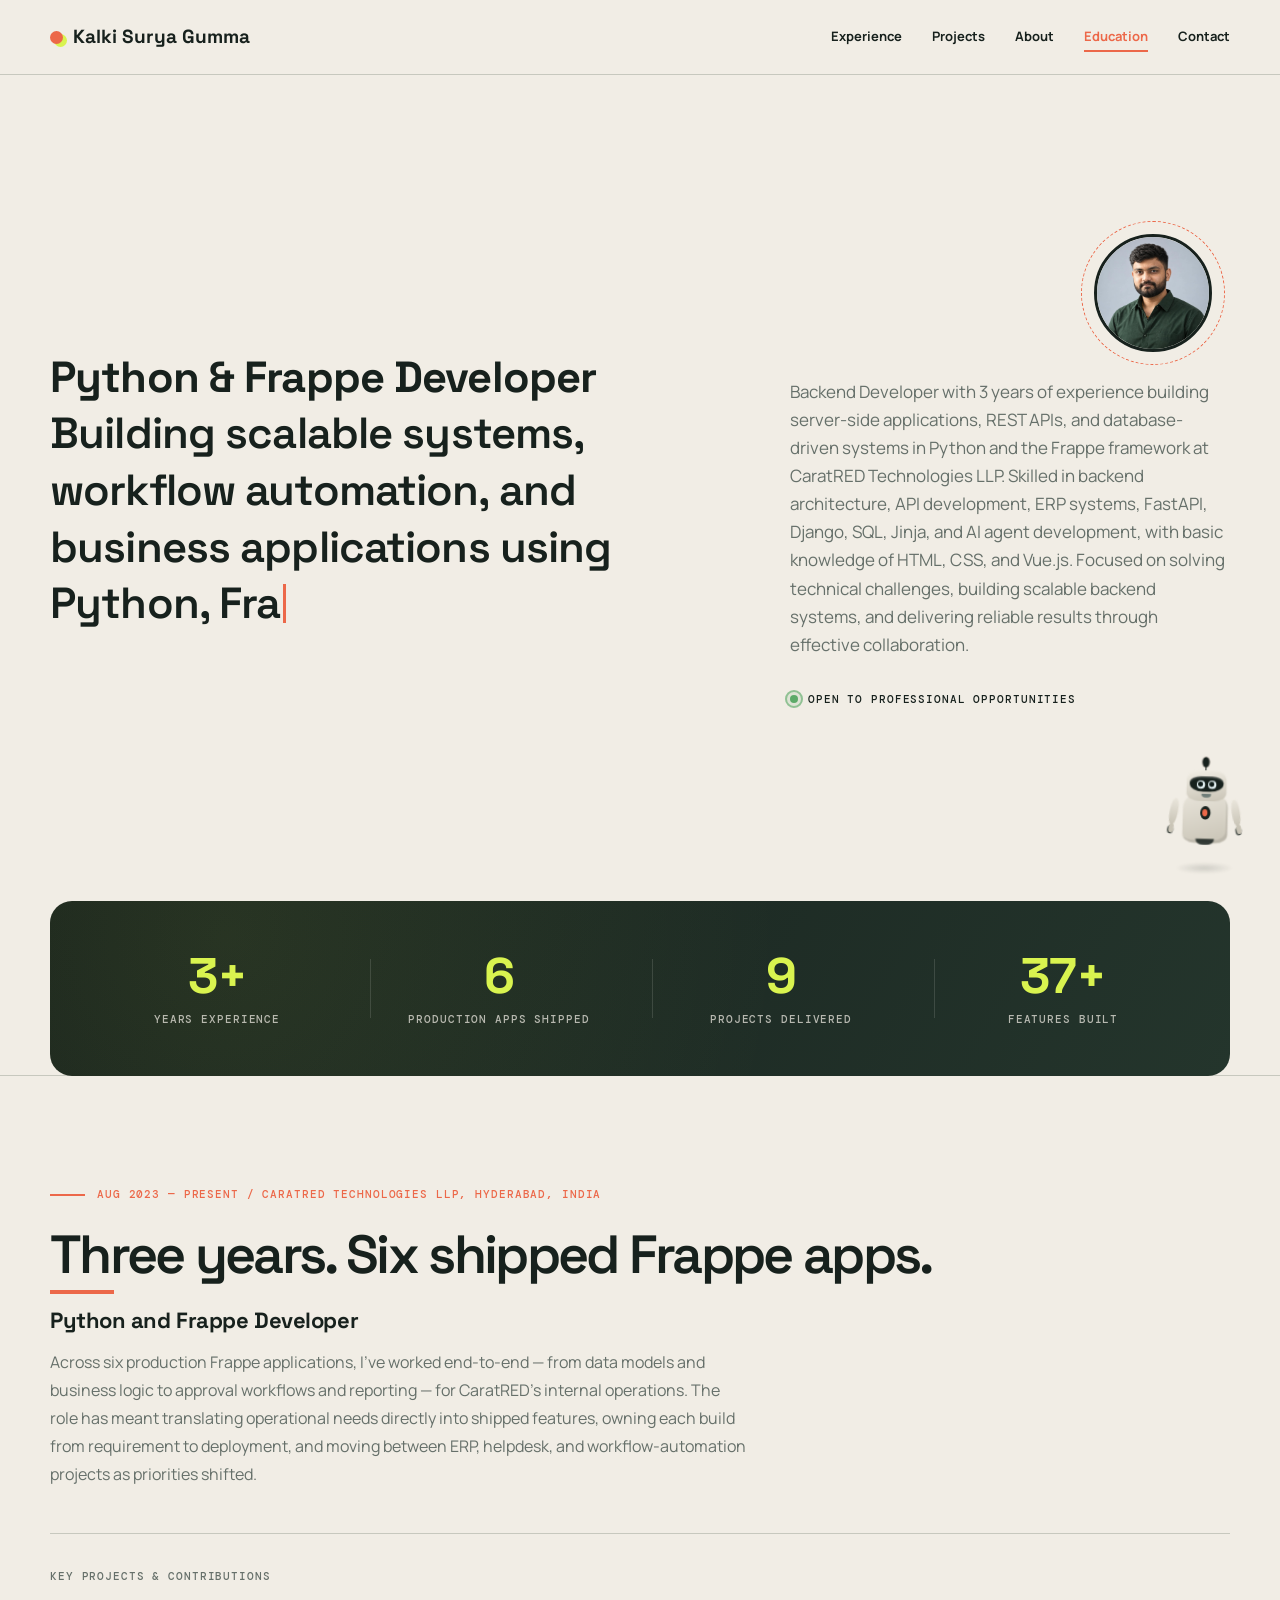
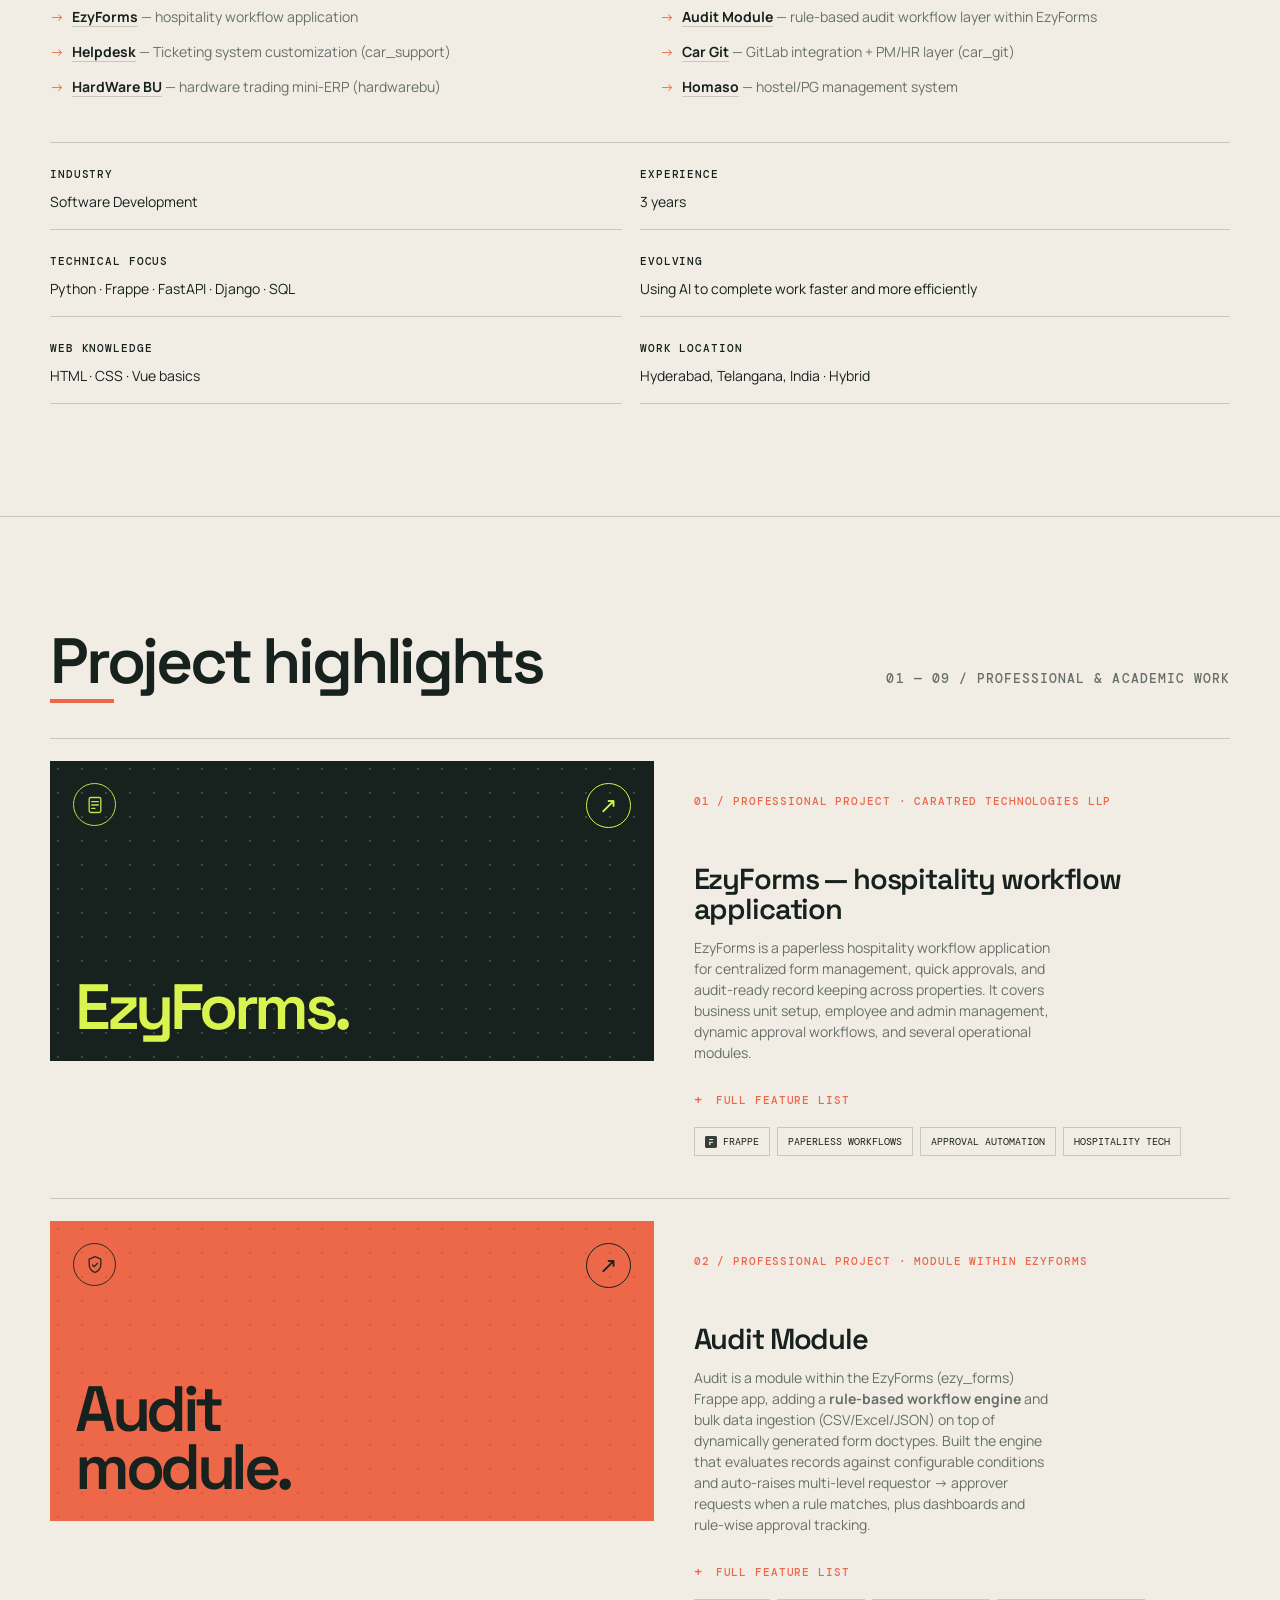
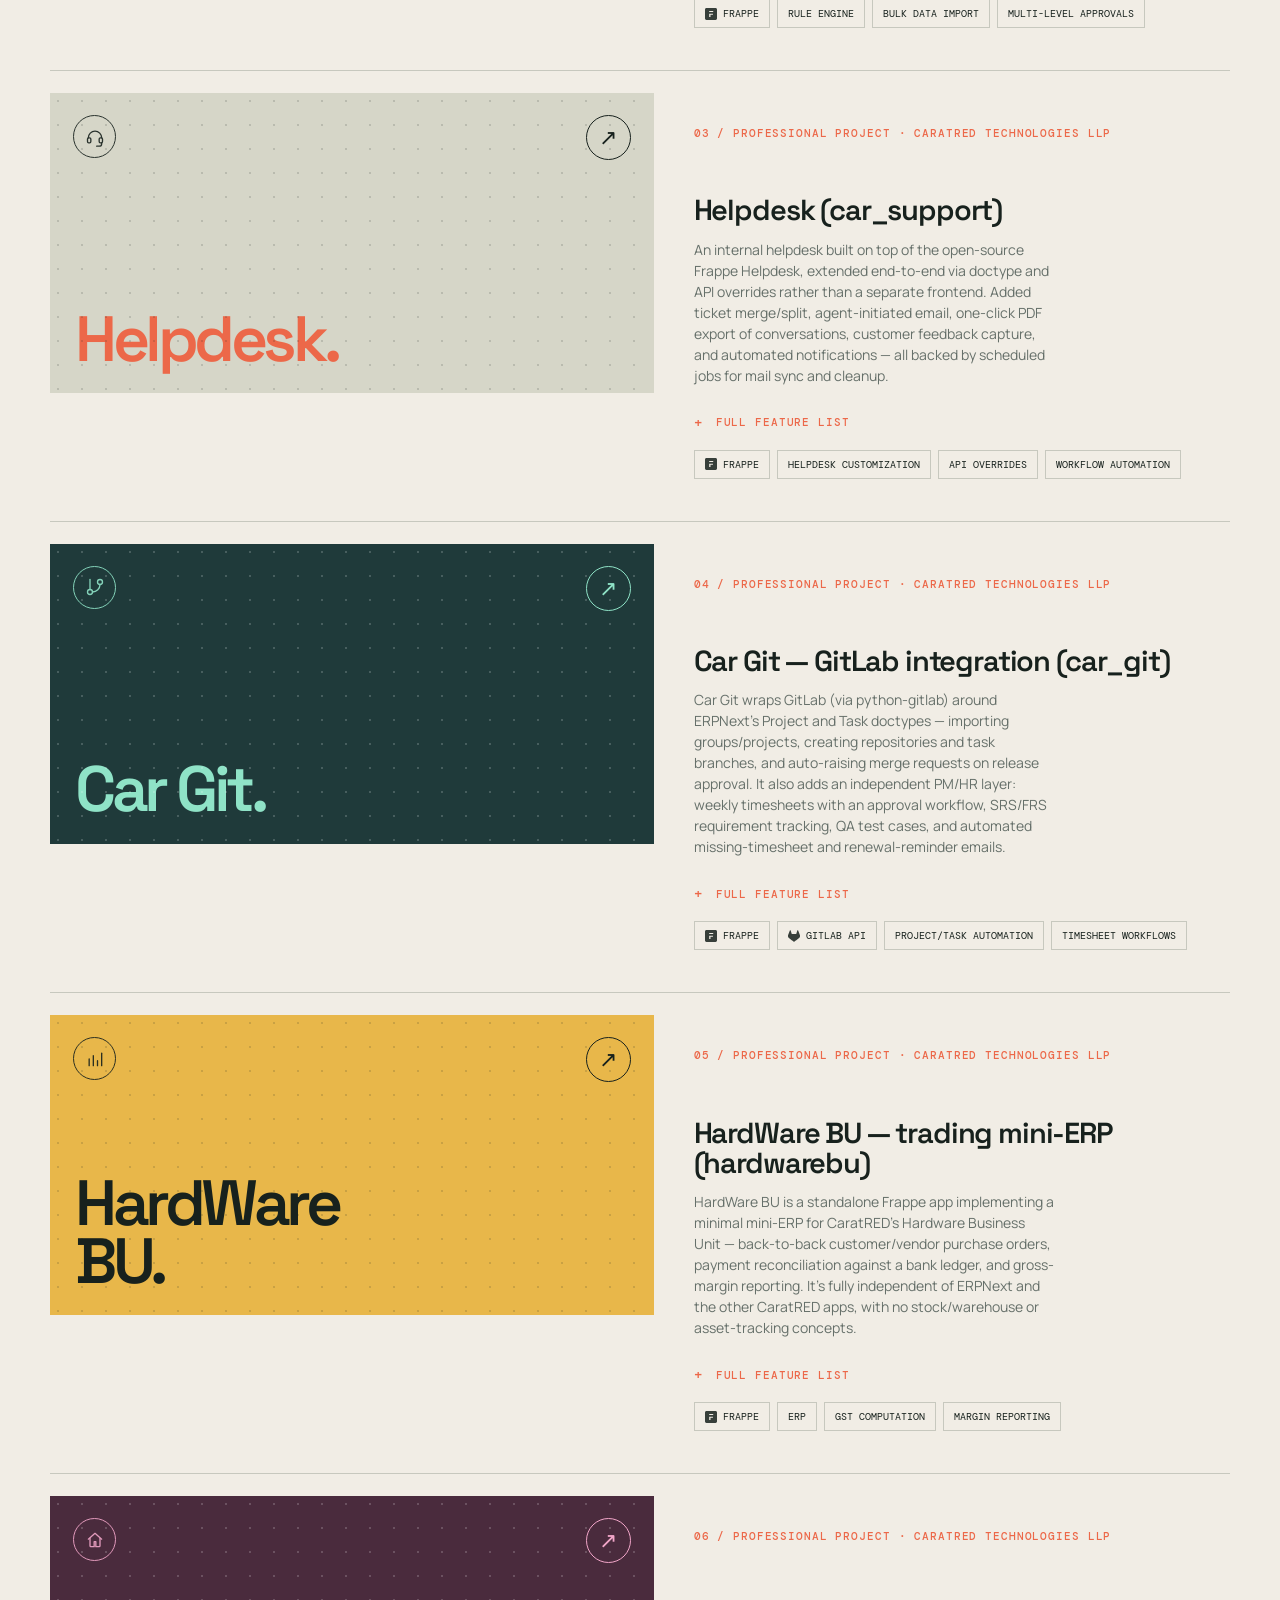
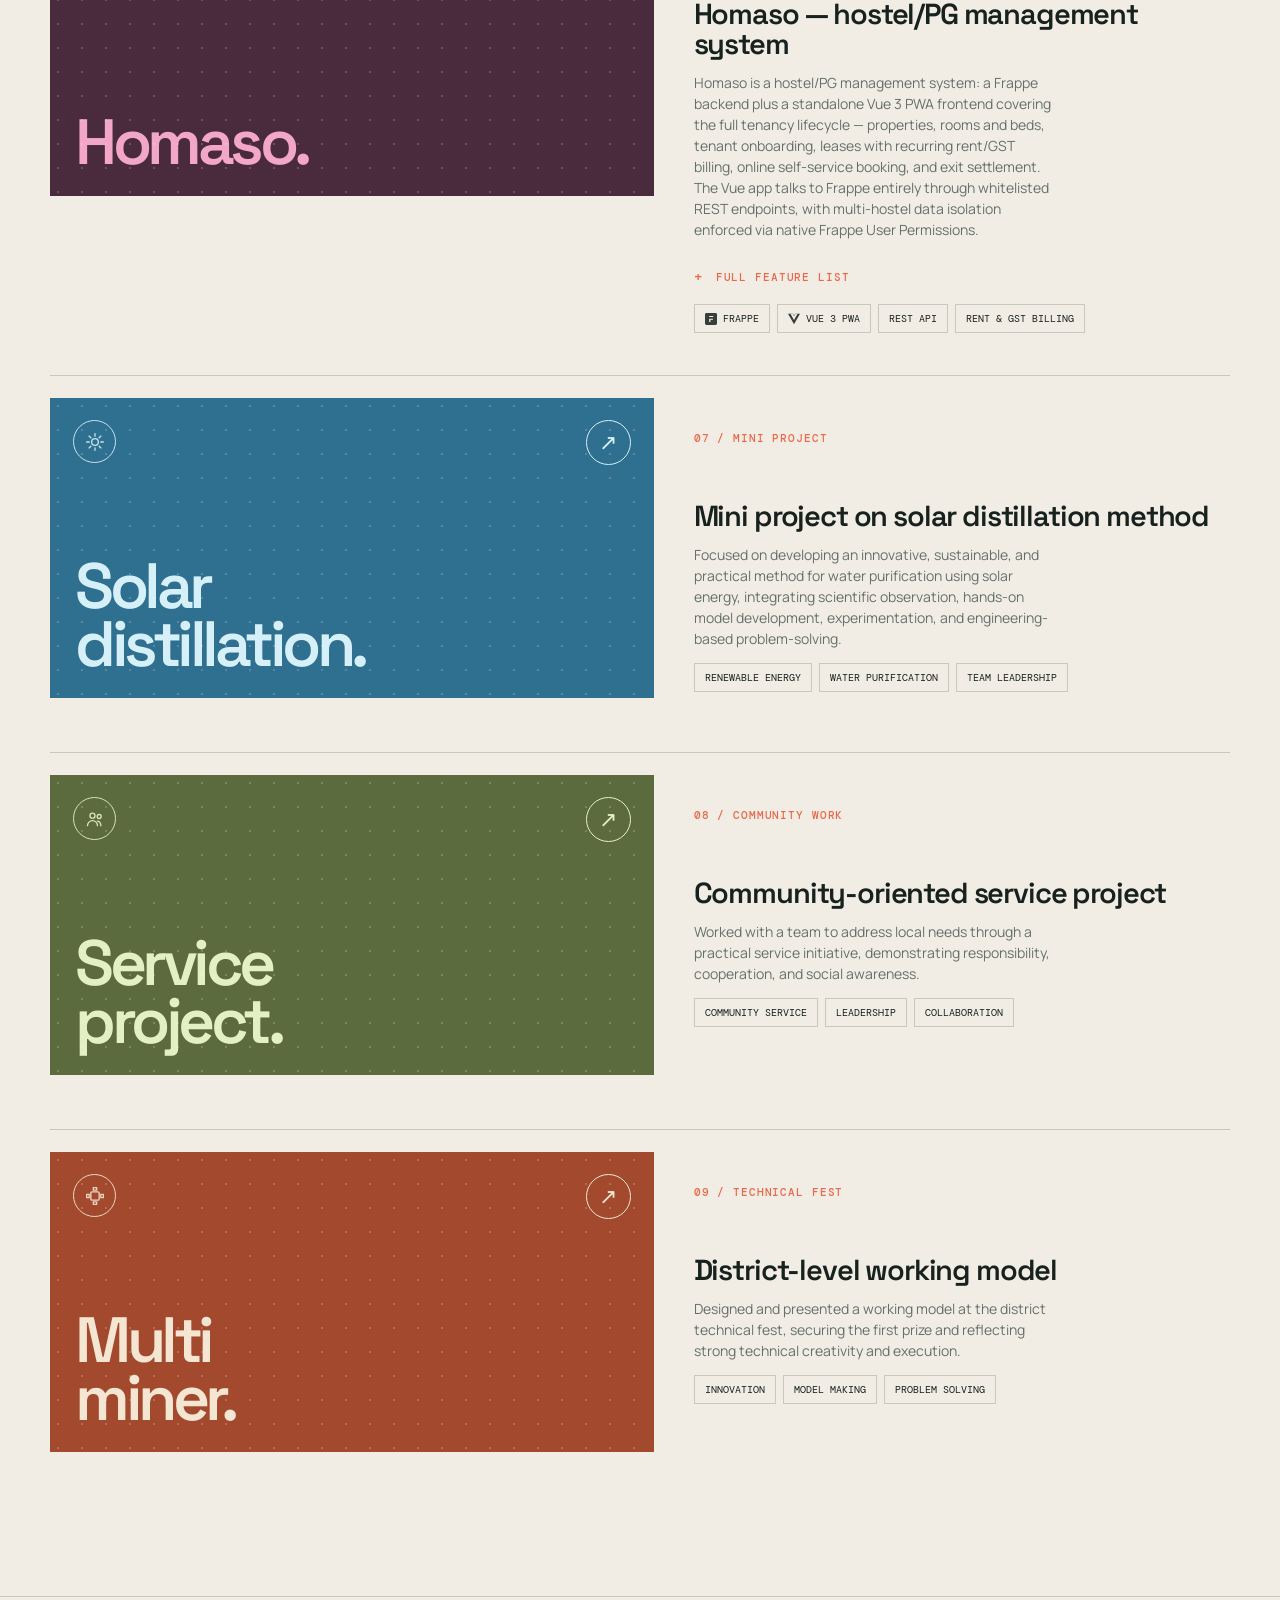
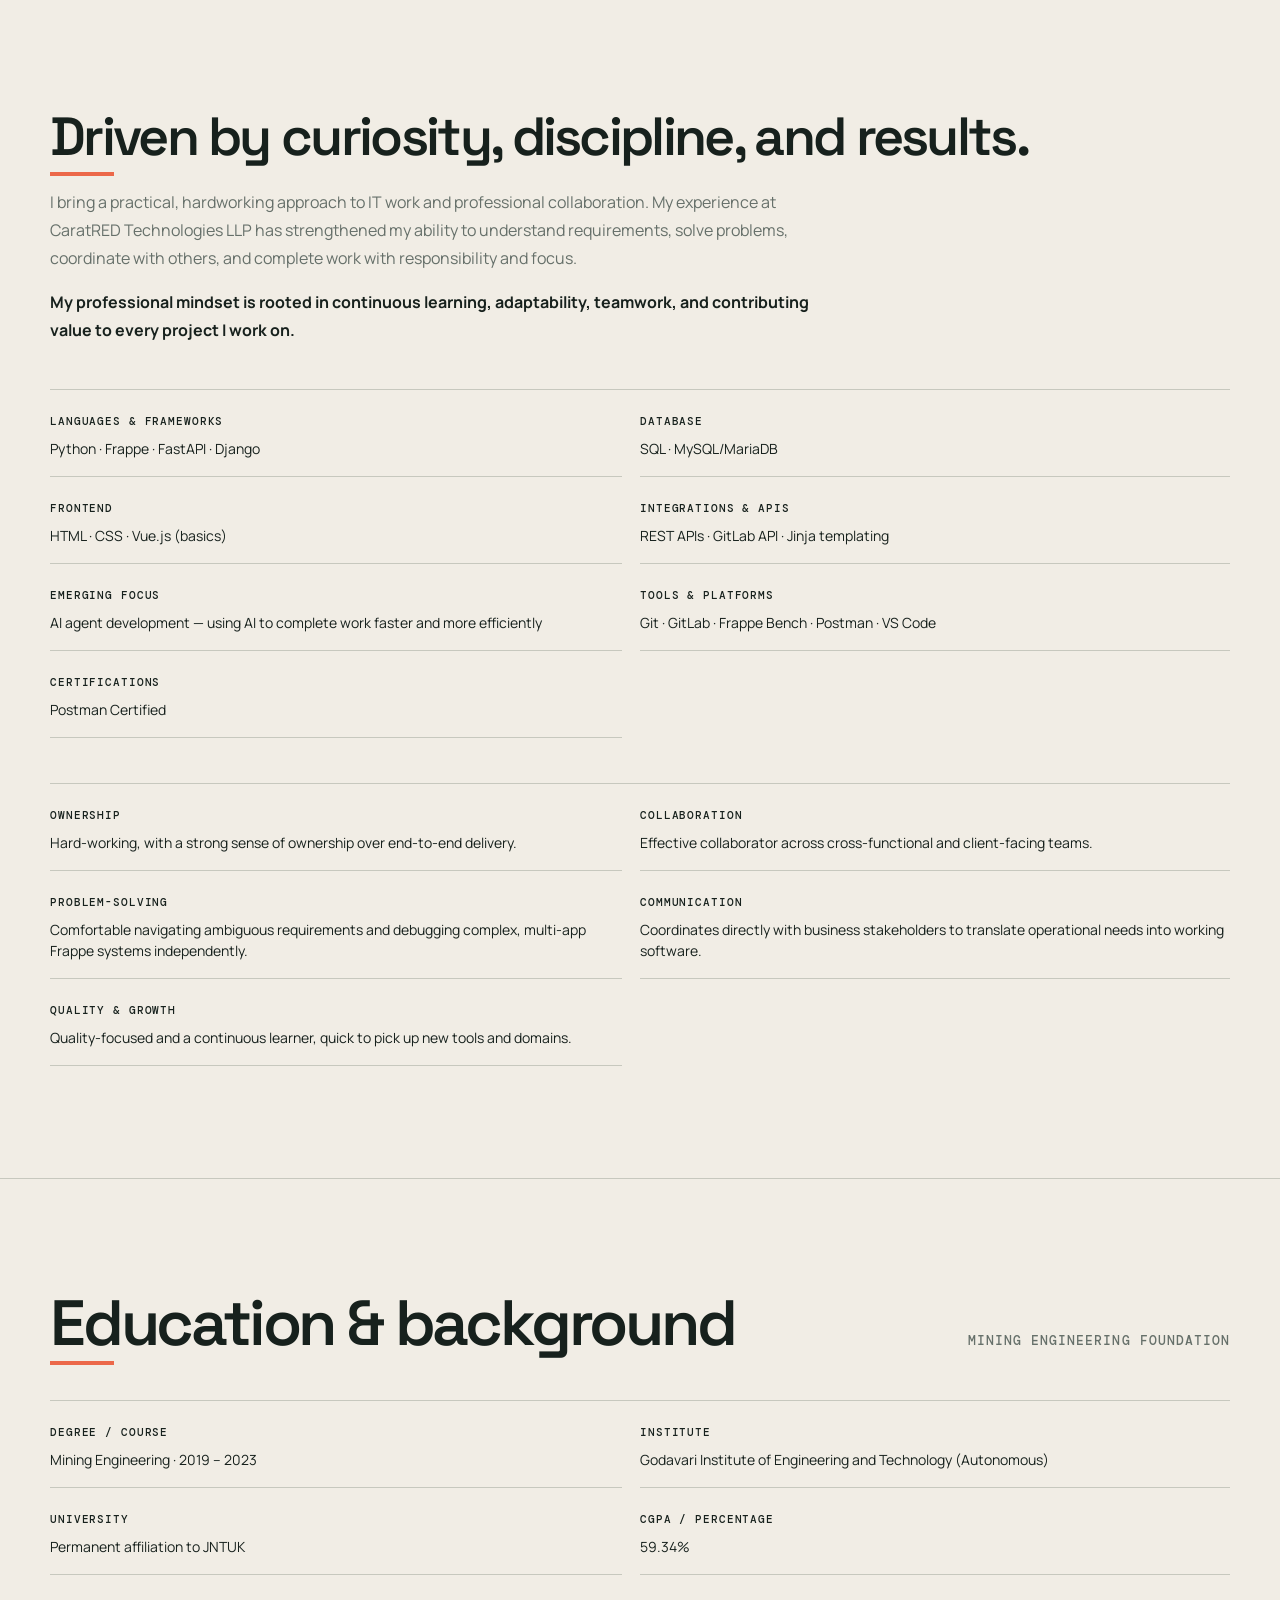
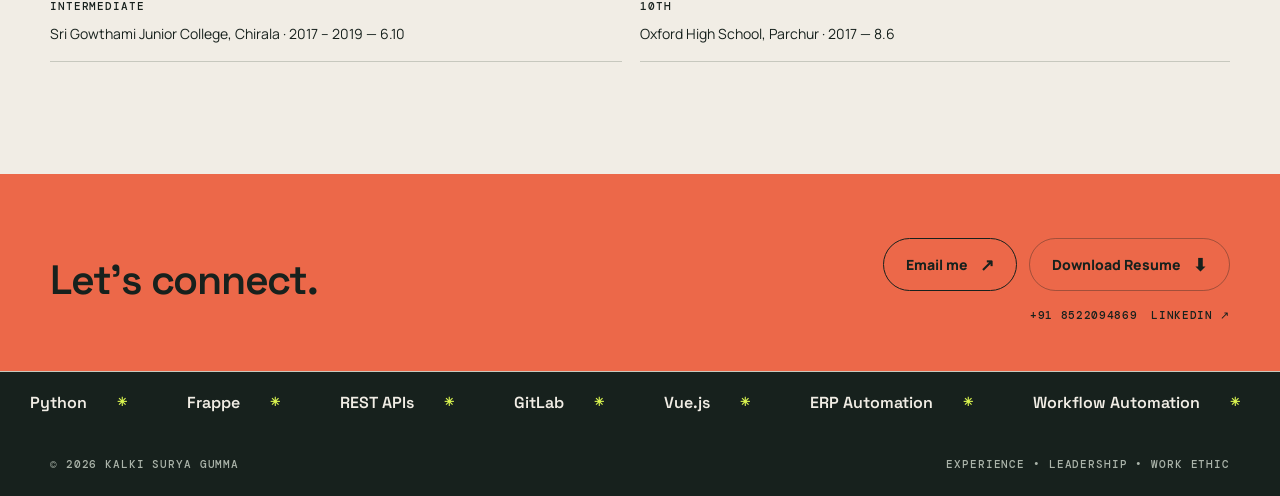
==== commit 6dbe9315: "Fix chatbot API endpoint" ====
--- a/index.html
+++ b/index.html
@@ -268,7 +268,7 @@
   <div class="scroll-progress" aria-hidden="true"></div>
 
   <!-- Chatbot Component — Companion AI Assistant -->
-  <div class="chatbot" id="chatbot" role="dialog" aria-label="AI Assistant" aria-modal="false" data-api-endpoint="/api/chat">
+  <div class="chatbot" id="chatbot" role="dialog" aria-label="AI Assistant" aria-modal="false">
     <!-- Companion Toggle Button — layered 3D robot, animated by RobotController -->
     <button class="chatbot-toggle" id="chatbotToggle" aria-label="Open AI Assistant" aria-expanded="false" aria-controls="chatbotWindow">
       <span class="robot" id="chatbotRobot" aria-hidden="true">
@@ -779,10 +779,12 @@
       }
     }
   </script>
-  <!-- Optional: point the chatbot at a hosted API.
-       On a static host (GitHub Pages / Surge) there is no /api/chat, so set
-       CHATBOT_API_URL here. Leave it unset when Flask serves the site itself.
-       This file is optional and its absence is harmless. -->
+  <!-- Optional: point the chatbot at hosted API backends.
+       On a static host (GitHub Pages / Surge) there is no same-origin
+       /api/chat, so list your backend origins in config.js — it tries each
+       in order and fails over automatically. Unset works fine when Flask
+       serves the site itself. This file is optional and its absence is
+       harmless. -->
   <script src="config.js" defer></script>
   <script src="chatbot.js?v=2.0" defer></script>
 </body>
--- a/chatbot.css
+++ b/chatbot.css
@@ -995,7 +995,12 @@
     right: 0;
     width: 100vw;
     max-width: none;
+    /* dvh tracks the area actually visible. With a plain 100vh the window
+       stayed taller than the screen once the on-screen keyboard opened, and
+       the fixed window got shifted so the header — and the close button —
+       ended up out of reach. */
     height: 100vh;
+    height: 100dvh;
     max-height: none;
     border-radius: 0;
     border: none;
@@ -1023,7 +1028,16 @@
     background: var(--paper);
   }
 
-  html.chatbot-open { overflow-x: hidden; }
+  .chatbot-header {
+    /* Keep the close/minimize buttons clear of the notch and status bar */
+    padding-top: calc(15px + env(safe-area-inset-top, 0px));
+  }
+
+  /* The lock is applied to <body> (see openWindow/closeWindow), so matching
+     only `html` here left the page scrollable behind the fullscreen sheet —
+     and scrolling is what pushed the header off screen. */
+  html.chatbot-open,
+  body.chatbot-open { overflow: hidden; }
 
   /* Mobile: the robot stays put — no autonomous travel */
   .chatbot { will-change: auto; }
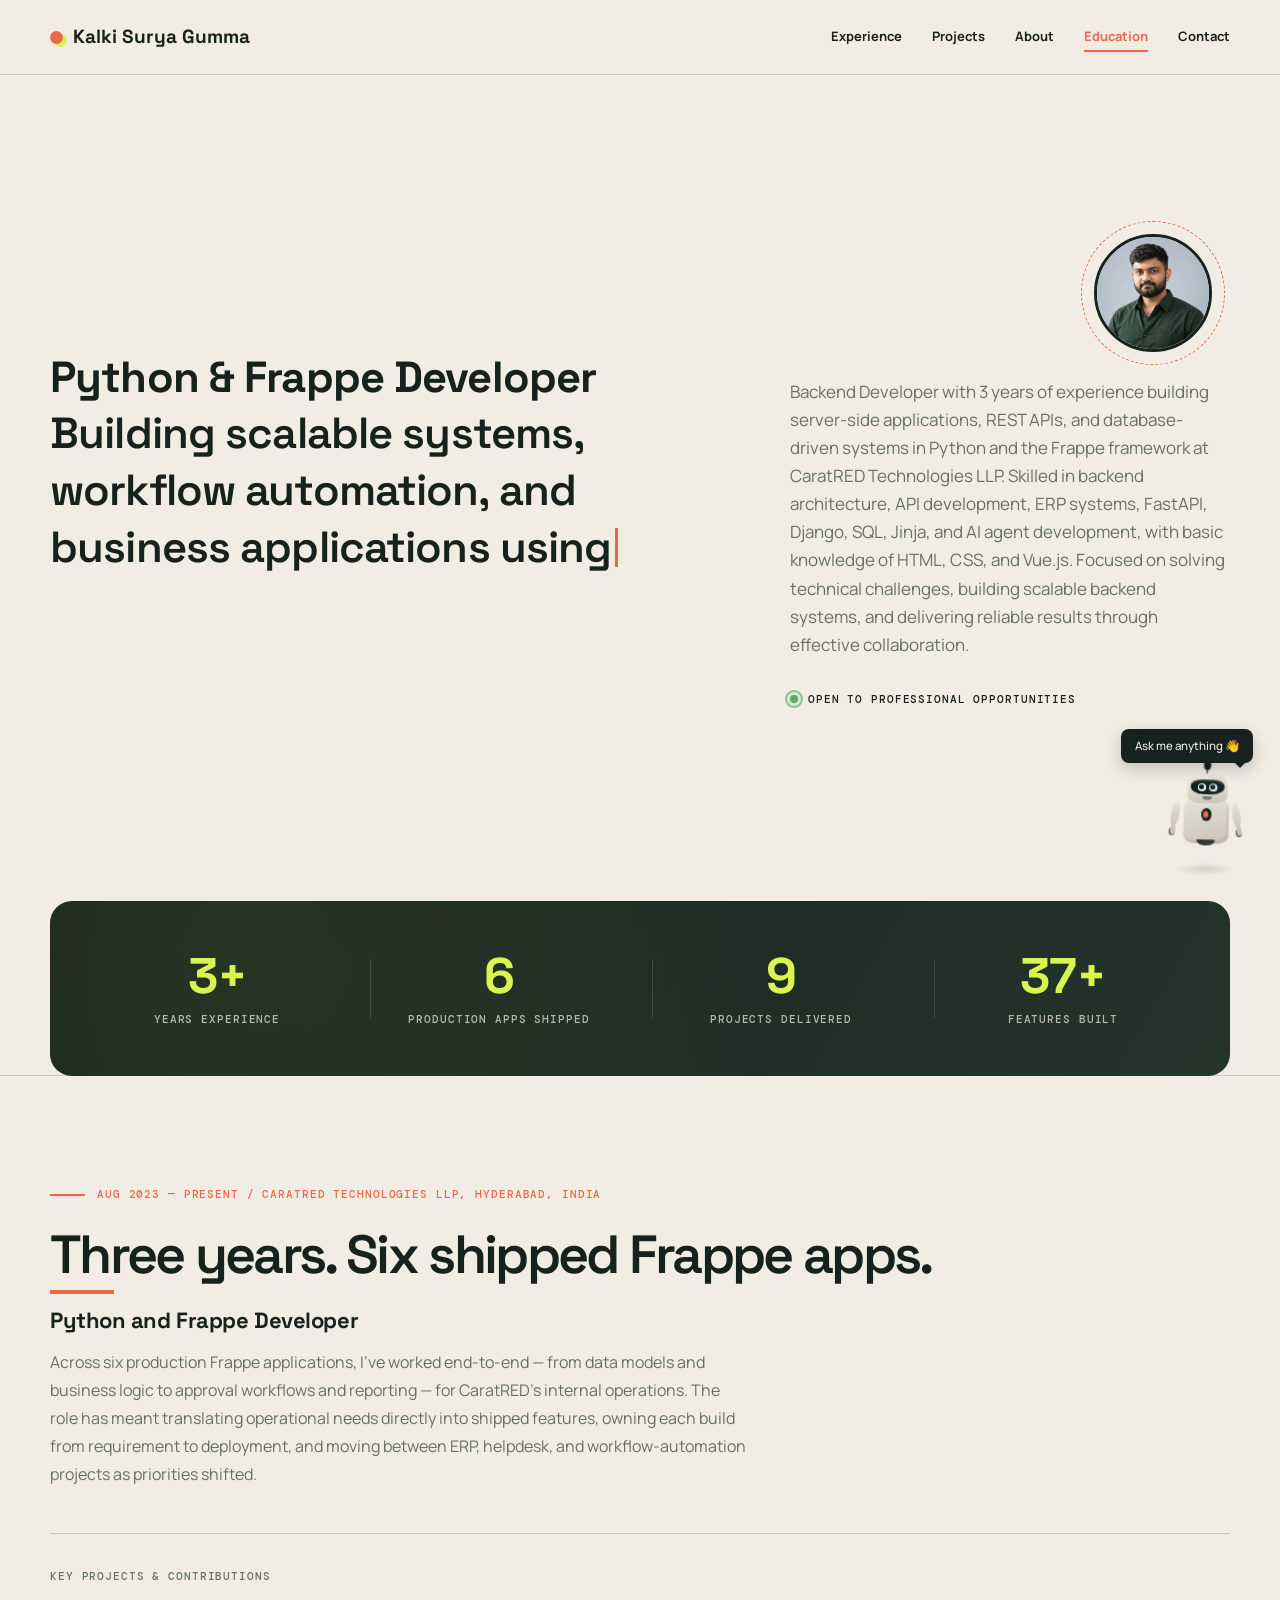
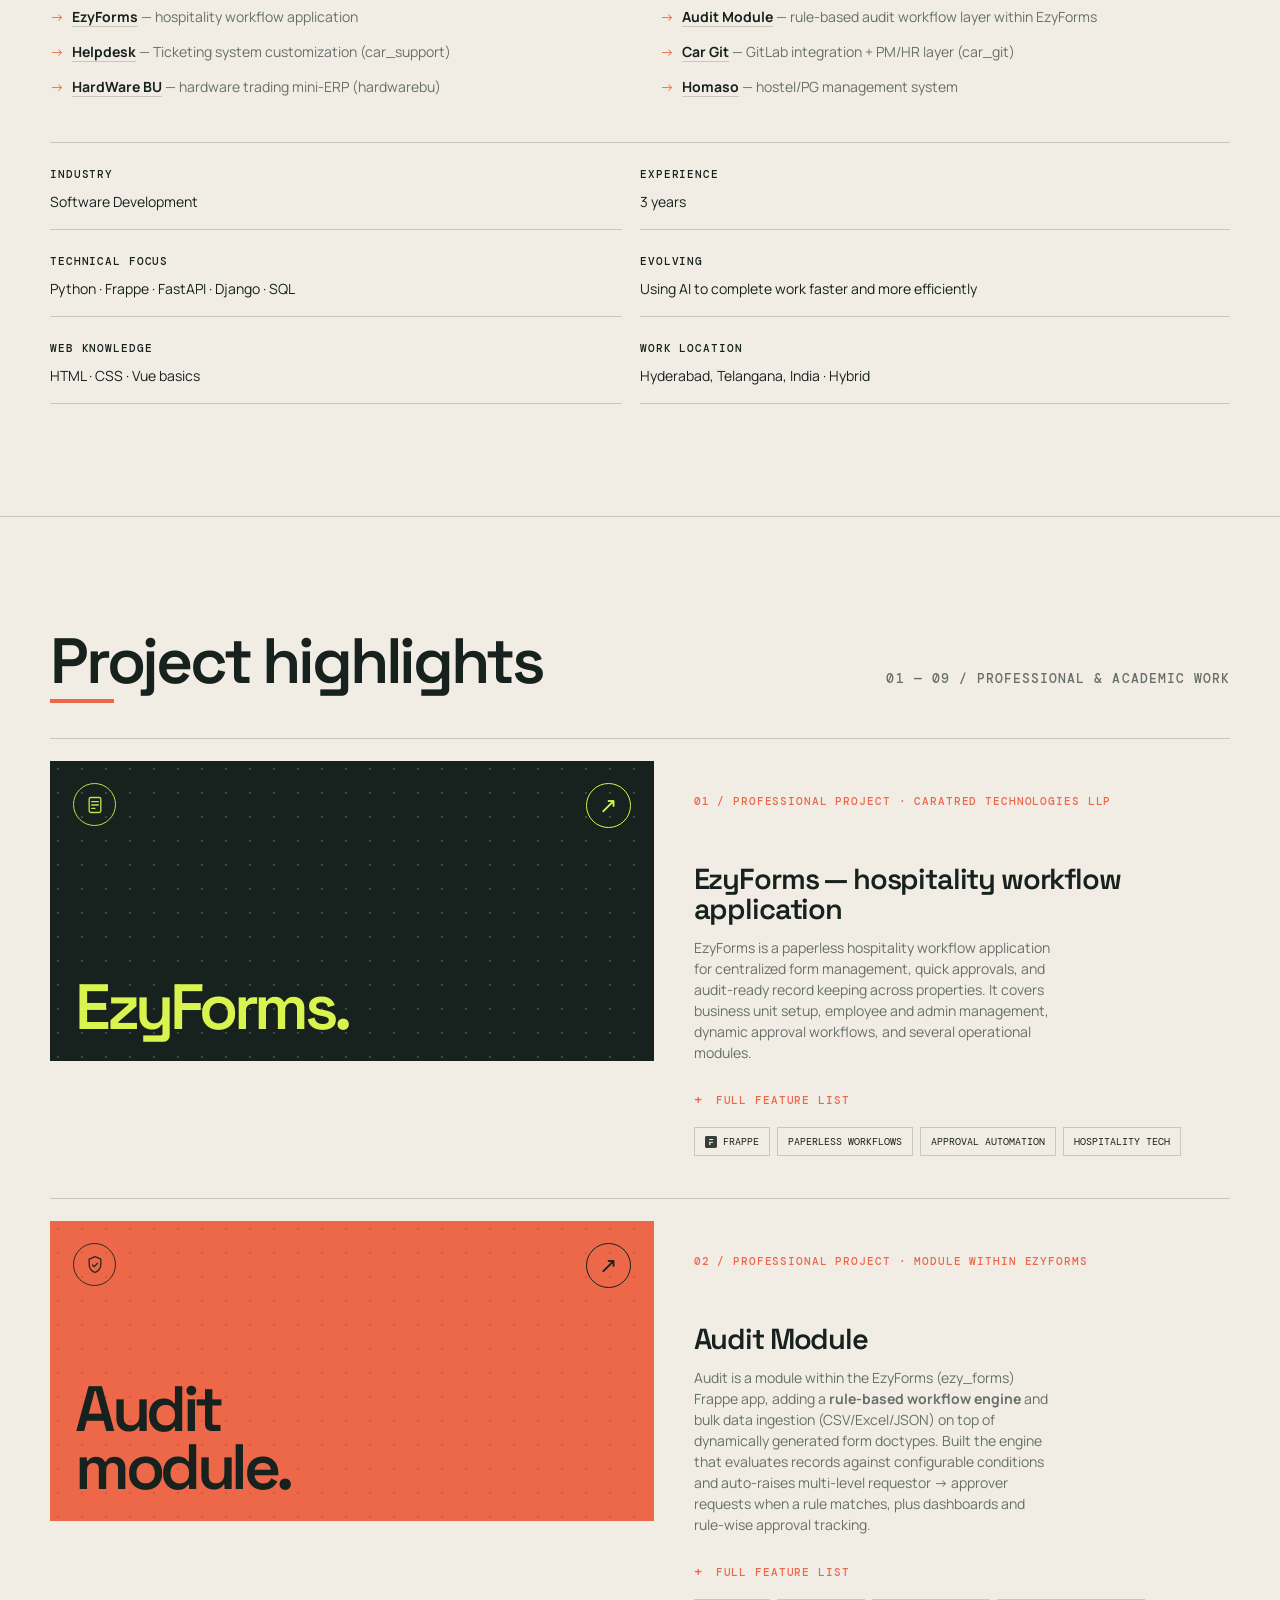
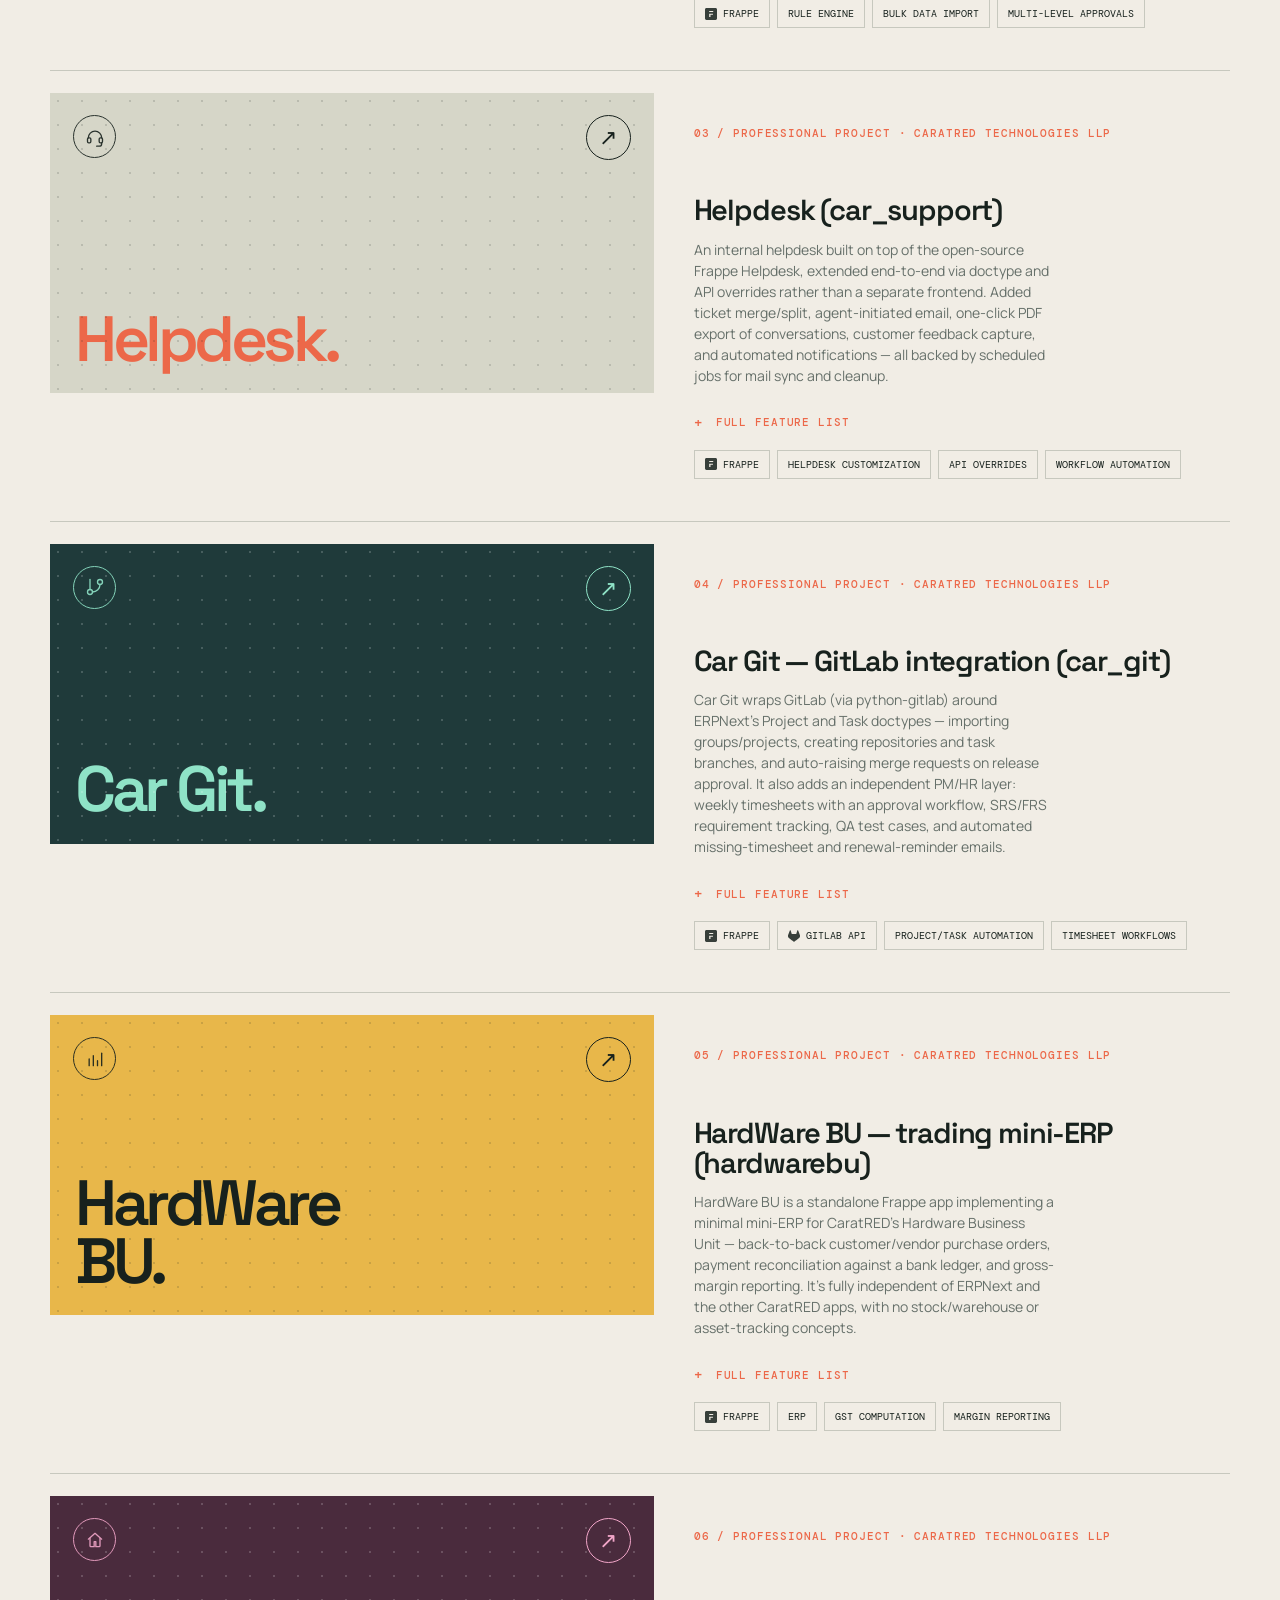
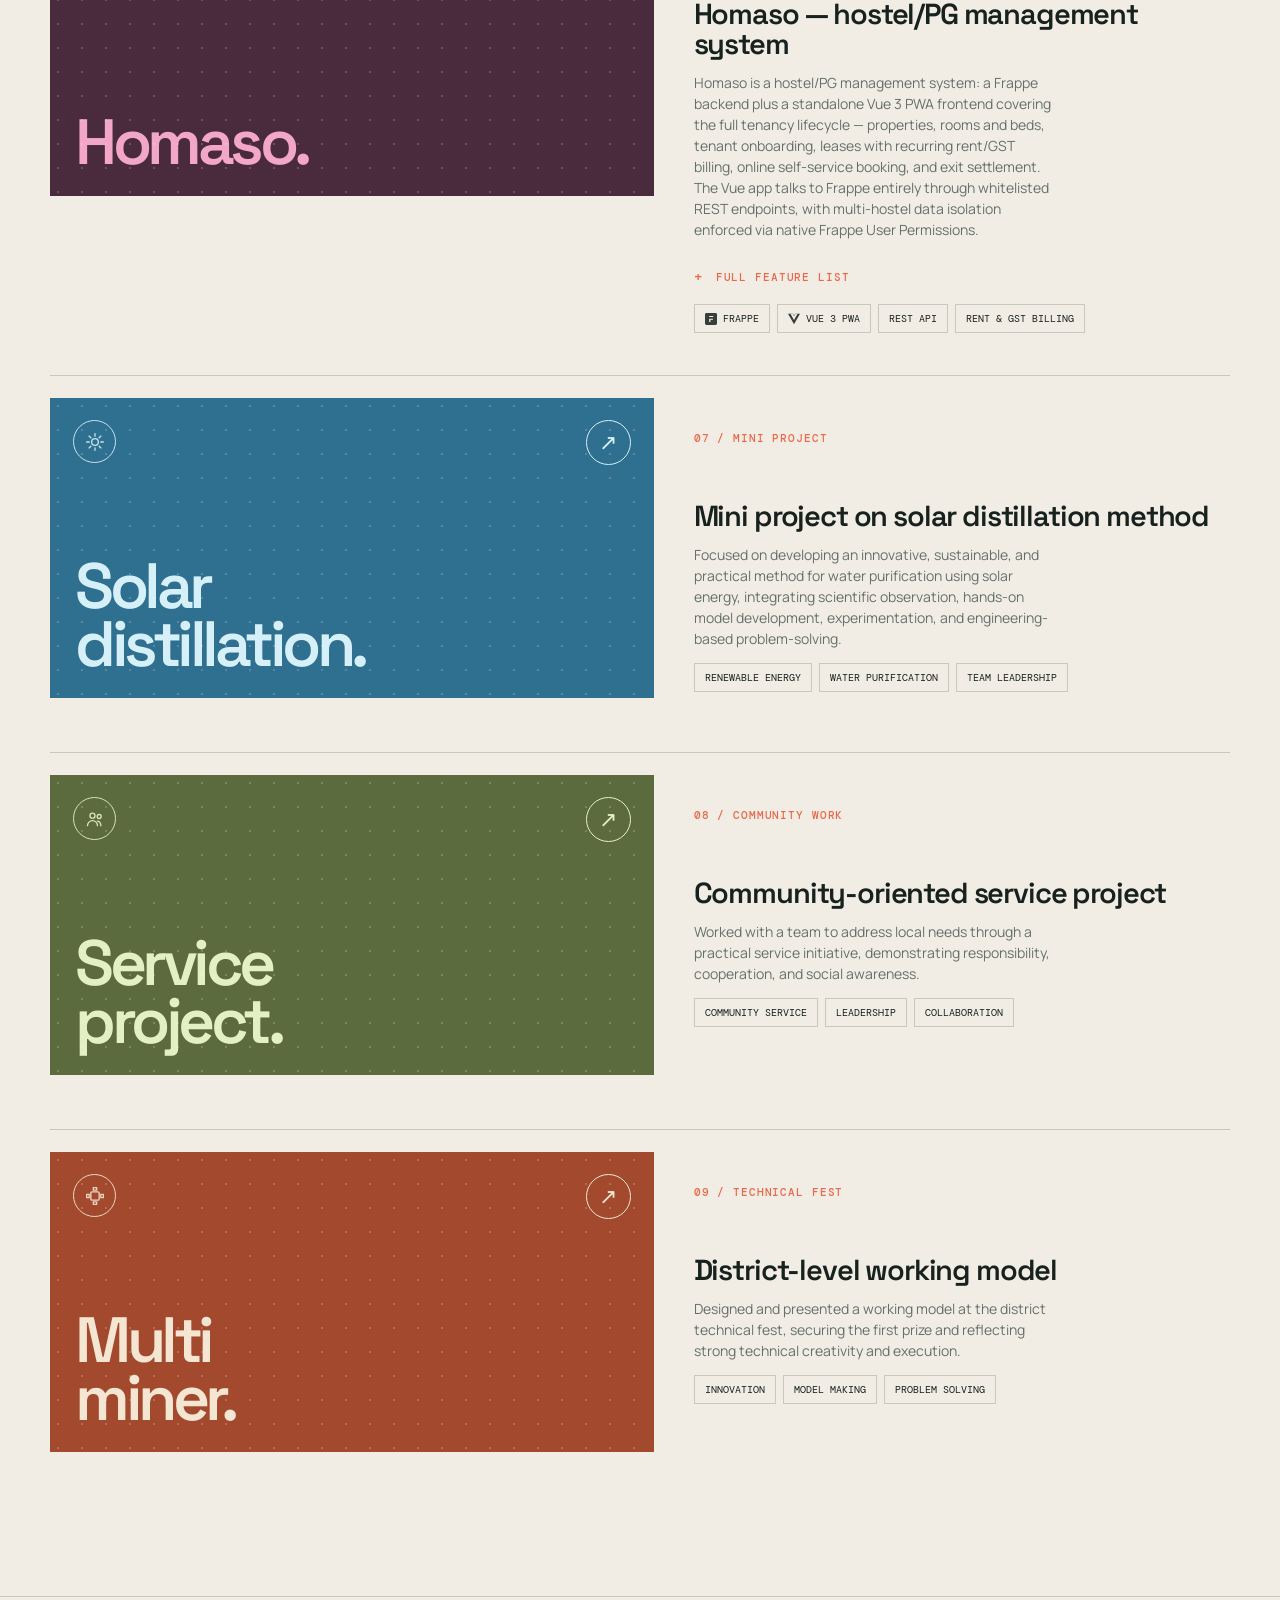
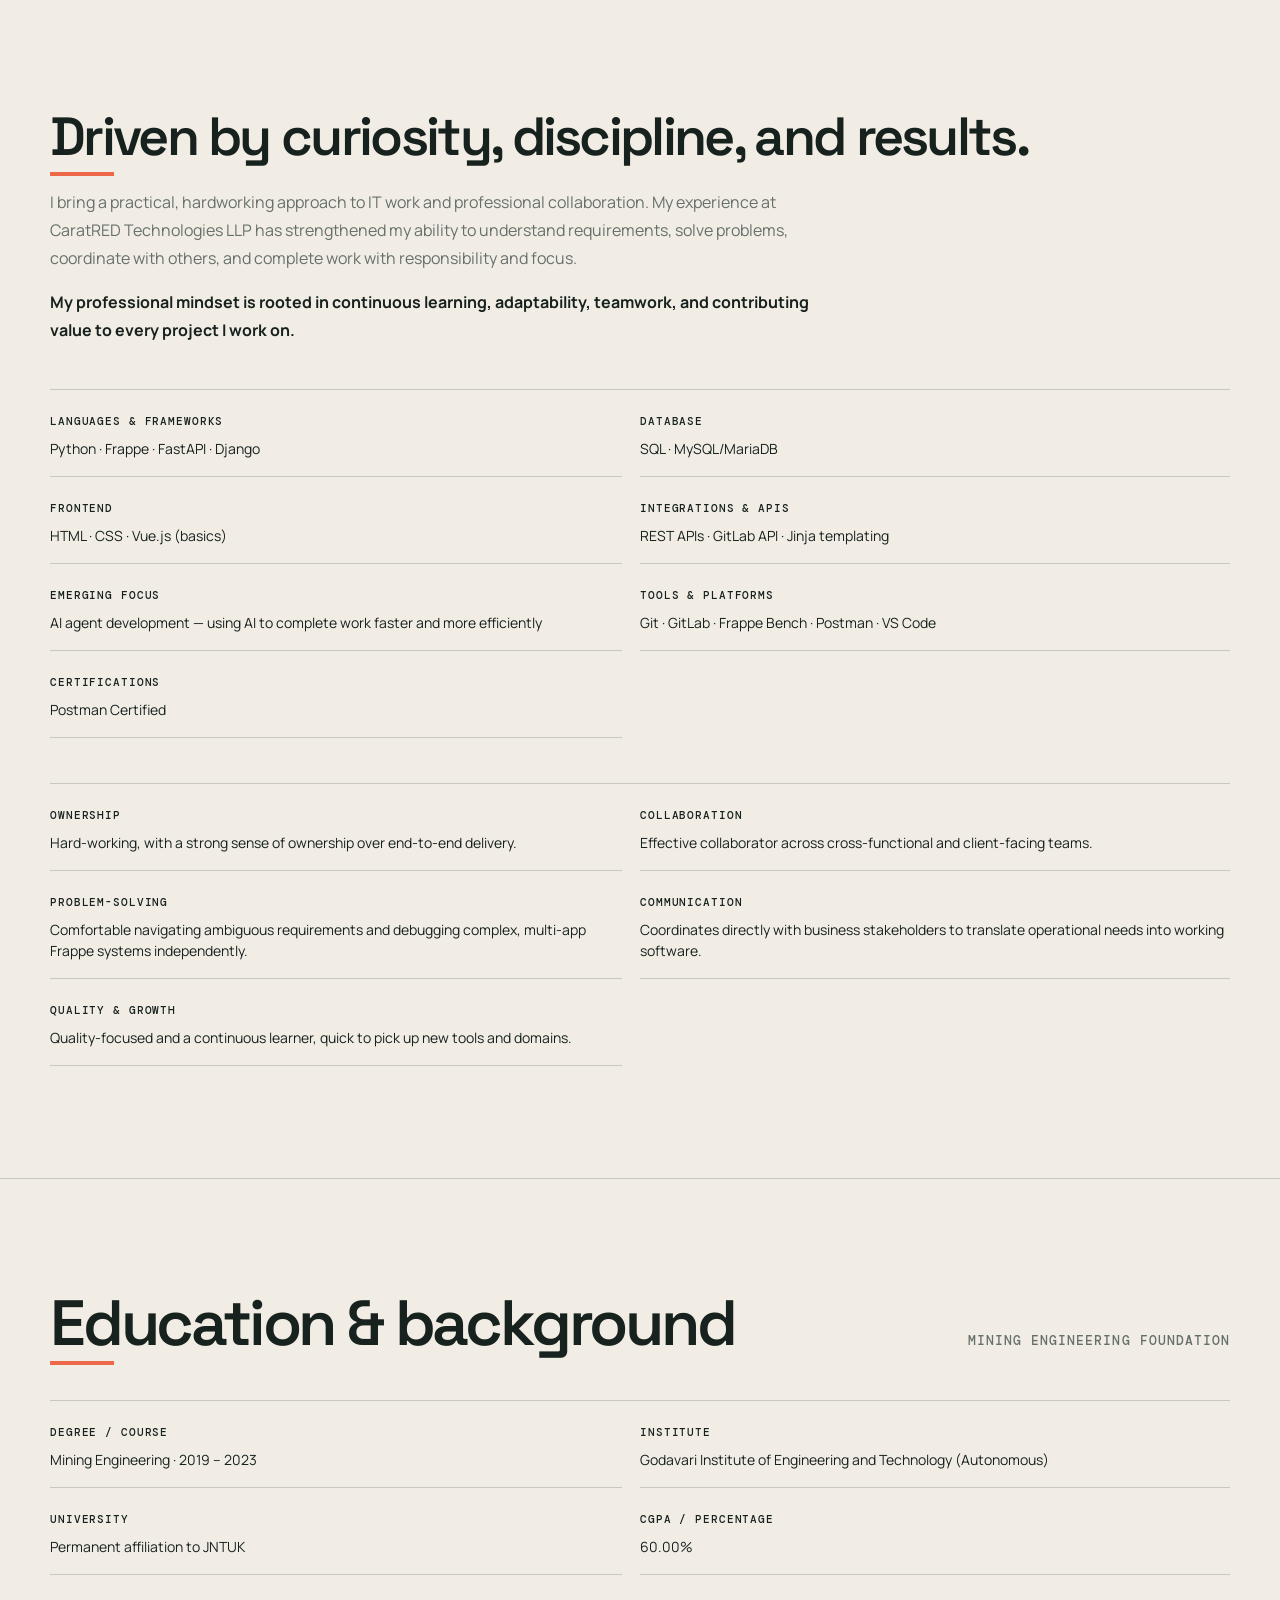
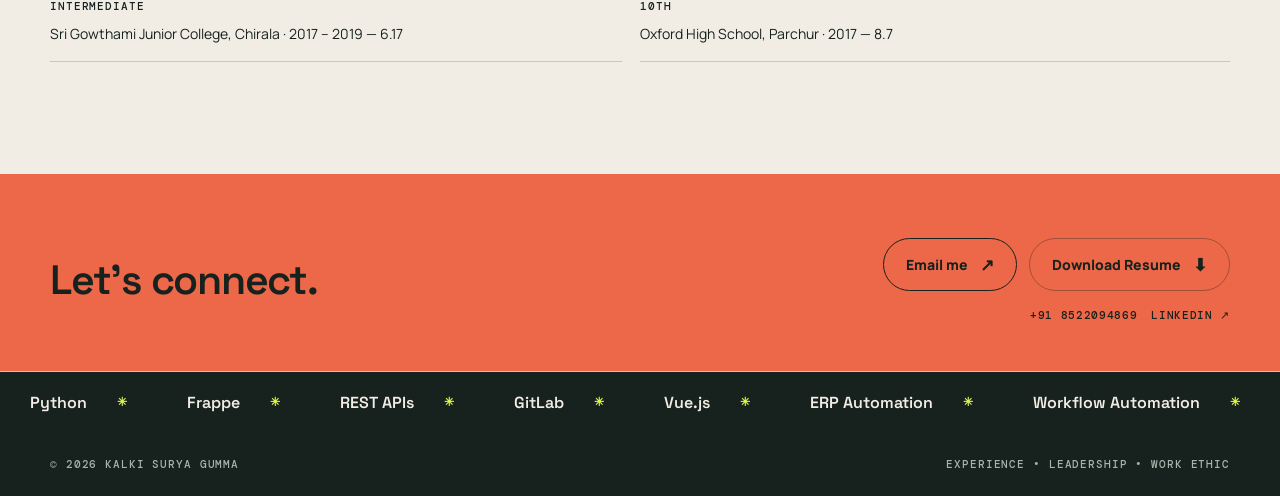
==== commit b024114b: "Remove visible input hint text" ====
--- a/index.html
+++ b/index.html
@@ -348,9 +348,7 @@
               placeholder="Type your message..."
               autocomplete="off"
               aria-label="Message input"
-              aria-describedby="chatbotInputHint"
             >
-            <span id="chatbotInputHint" class="sr-only">Press Enter to send, Escape to minimize</span>
           </div>
           <button type="submit" class="chatbot-send" id="chatbotSend" aria-label="Send message" disabled>
             <svg viewBox="0 0 24 24" aria-hidden="true" width="20" height="20">
--- a/chatbot.css
+++ b/chatbot.css
@@ -519,6 +519,9 @@
   background: var(--night);
   color: var(--paper);
   border-bottom: 1px solid var(--line);
+  /* Header and input must never be squeezed or scrolled out of reach on a
+     short viewport — only the message list absorbs the difference. */
+  flex: 0 0 auto;
 }
 
 .chatbot-header-left {
@@ -606,8 +609,13 @@
  * Messages Area
  * ============================================================ */
 .chatbot-messages {
-  flex: 1;
+  flex: 1 1 auto;
+  /* A flex item's default `min-height: auto` floors it at its content
+     height, so on a short viewport the list pushed the header above the
+     top of the window. Zero lets it shrink and scroll instead. */
+  min-height: 0;
   overflow-y: auto;
+  overscroll-behavior: contain;
   padding: 20px;
   display: flex;
   flex-direction: column;
@@ -832,6 +840,12 @@
   padding: 12px 20px;
   border-top: 1px solid var(--line);
   background: var(--paper);
+  /* On a short window the chips are the least important row, so they
+     shrink and scroll rather than displacing the header. */
+  flex: 0 1 auto;
+  min-height: 0;
+  overflow-y: auto;
+  overscroll-behavior: contain;
 }
 
 /* The author-level `display: flex` above outranks the browser's default
@@ -876,6 +890,9 @@
   padding: 16px;
   border-top: 1px solid var(--line);
   background: var(--paper);
+  /* Always fully visible: the close button and the composer are the two
+     controls that must survive any viewport height. */
+  flex: 0 0 auto;
 }
 
 .chatbot-form {
@@ -988,24 +1005,26 @@
     padding: 6px 12px;
   }
 
+  /* Bottom sheet rather than a fullscreen takeover: the page stays visible
+     above it so the chat reads as part of the page, not a modal app. */
   .chatbot-window {
     position: fixed;
     bottom: 0;
-    left: 0;
-    right: 0;
-    width: 100vw;
+    left: 8px;
+    right: 8px;
+    width: auto;
     max-width: none;
     /* dvh tracks the area actually visible. With a plain 100vh the window
        stayed taller than the screen once the on-screen keyboard opened, and
        the fixed window got shifted so the header — and the close button —
-       ended up out of reach. */
-    height: 100vh;
-    height: 100dvh;
-    max-height: none;
-    border-radius: 0;
+       ended up out of reach. The sheet stops short of the top so some page
+       is always showing. */
+    height: 78dvh;
+    max-height: calc(100dvh - 96px);
+    border-radius: 18px 18px 0 0;
     border: none;
-    box-shadow: none;
-    transform: translateX(100%);
+    box-shadow: 0 -8px 40px rgba(0, 0, 0, 0.28);
+    transform: translateY(100%);
     /* Visibility is delayed on close and immediate on open, matching the
        desktop rule so the slide-out animation stays visible. */
     transition: transform 0.35s cubic-bezier(0.16, 1, 0.3, 1),
@@ -1013,7 +1032,7 @@
   }
 
   .chatbot-window.is-open {
-    transform: translateX(0);
+    transform: translateY(0);
     transition: transform 0.35s cubic-bezier(0.16, 1, 0.3, 1), visibility 0s;
   }
 
@@ -1023,24 +1042,20 @@
   .chatbot-input-area {
     padding: 16px;
     padding-bottom: calc(16px + env(safe-area-inset-bottom, 0));
-    position: sticky;
-    bottom: 0;
     background: var(--paper);
   }
 
-  .chatbot-header {
-    /* Keep the close/minimize buttons clear of the notch and status bar */
-    padding-top: calc(15px + env(safe-area-inset-top, 0px));
-  }
-
   /* The lock is applied to <body> (see openWindow/closeWindow), so matching
-     only `html` here left the page scrollable behind the fullscreen sheet —
-     and scrolling is what pushed the header off screen. */
+     only `html` here left the page scrollable behind the sheet — and
+     scrolling is what pushed the fixed sheet until the header was out of
+     reach. Lock both. */
   html.chatbot-open,
   body.chatbot-open { overflow: hidden; }
 
-  /* Mobile: the robot stays put — no autonomous travel */
-  .chatbot { will-change: auto; }
+  /* The robot now travels on mobile too, so it needs the position hint the
+     desktop already had — without it the right/bottom updates repaint on
+     every frame of the drift. */
+  .chatbot { will-change: right, bottom; }
 }
 
 /* Tablet — window size is inherited from --chatbot-window-* on .chatbot,
@@ -1068,6 +1083,54 @@
   .chatbot-messages { padding: 12px 14px; }
   .chatbot-input-area { padding: 10px 14px; }
   .chatbot-send { --size: 34px; }
+}
+
+/* ── Very short viewports (landscape phones, small split panes) ──
+   Below ~360px of height the header and composer alone are taller
+   than the window, so the header was pushed off the top and the close
+   button became unreachable. The header and input are the two controls
+   that must survive any height, so they are compacted rather than the
+   window: the message list is what gives up space. */
+@media (min-width: 769px) and (max-height: 360px) {
+  .chatbot-window {
+    bottom: 76px;
+    max-height: calc(100vh - 92px);
+  }
+
+  .chatbot-header { padding: 7px 12px; }
+  .chatbot-avatar { font-size: 17px; }
+  .chatbot-status { display: none; }
+  .chatbot-header-button { --size: 30px; }
+
+  .chatbot-input-area { padding: 7px 12px; }
+  .chatbot-send { --size: 30px; }
+  .chatbot-input { padding: 8px 14px; }
+}
+
+/* ── Short mobile viewports (landscape phones) ────────────────
+   The same constraint as the desktop short-viewport block, but the
+   sheet has less room to give: 78dvh of a 280px-tall screen leaves
+   too little for the header and composer, so they are compacted
+   here too. Sized on height so portrait phones are unaffected. */
+@media (max-width: 768px) and (max-height: 480px) {
+  .chatbot-window {
+    height: 88dvh;
+    max-height: calc(100dvh - 28px);
+  }
+
+  .chatbot-header { padding: 8px 12px; }
+  .chatbot-avatar { font-size: 17px; }
+  .chatbot-status { display: none; }
+  .chatbot-header-button { --size: 30px; }
+
+  .chatbot-messages { padding: 10px 12px; }
+  .chatbot-suggestions { padding: 8px 12px; }
+  .chatbot-input-area {
+    padding: 8px 12px;
+    padding-bottom: calc(8px + env(safe-area-inset-bottom, 0));
+  }
+  .chatbot-send { --size: 30px; }
+  .chatbot-input { padding: 8px 14px; }
 }
 
 /* ── Reduced motion ──────────────────────────────────────────
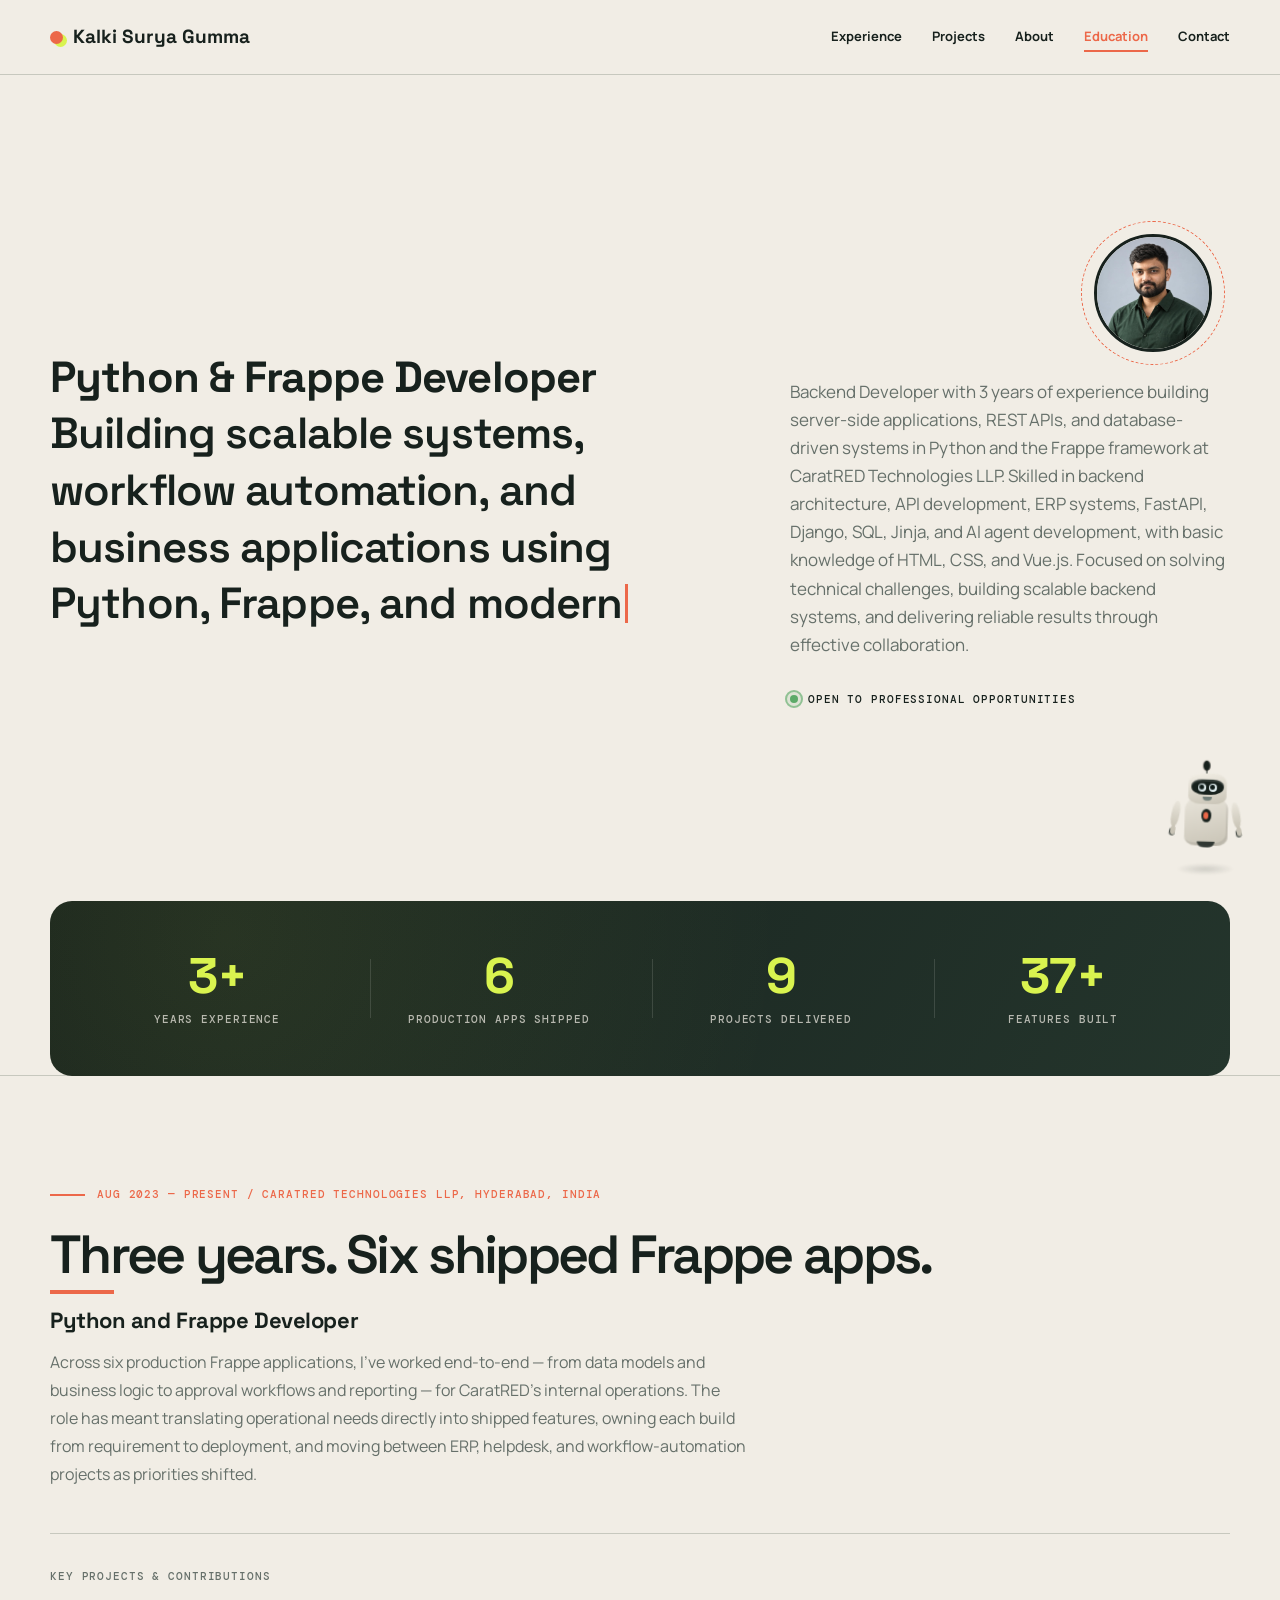
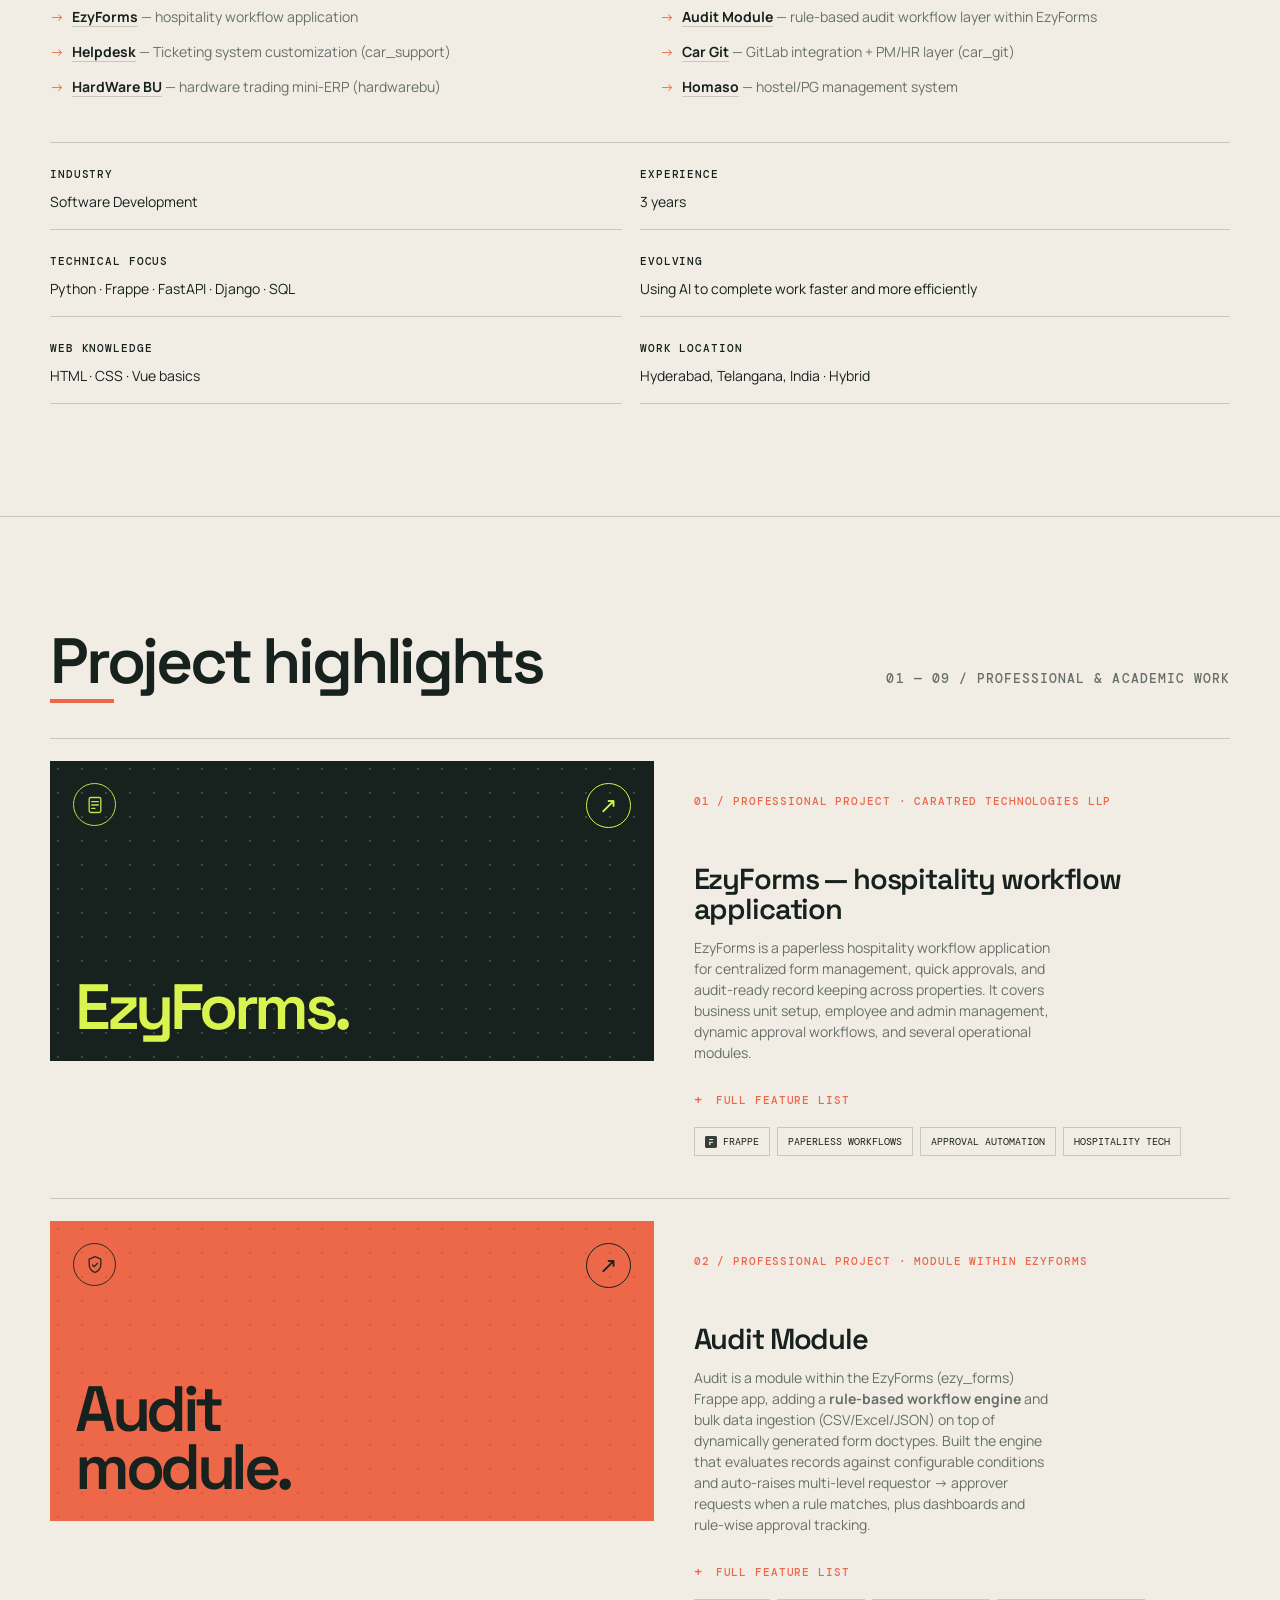
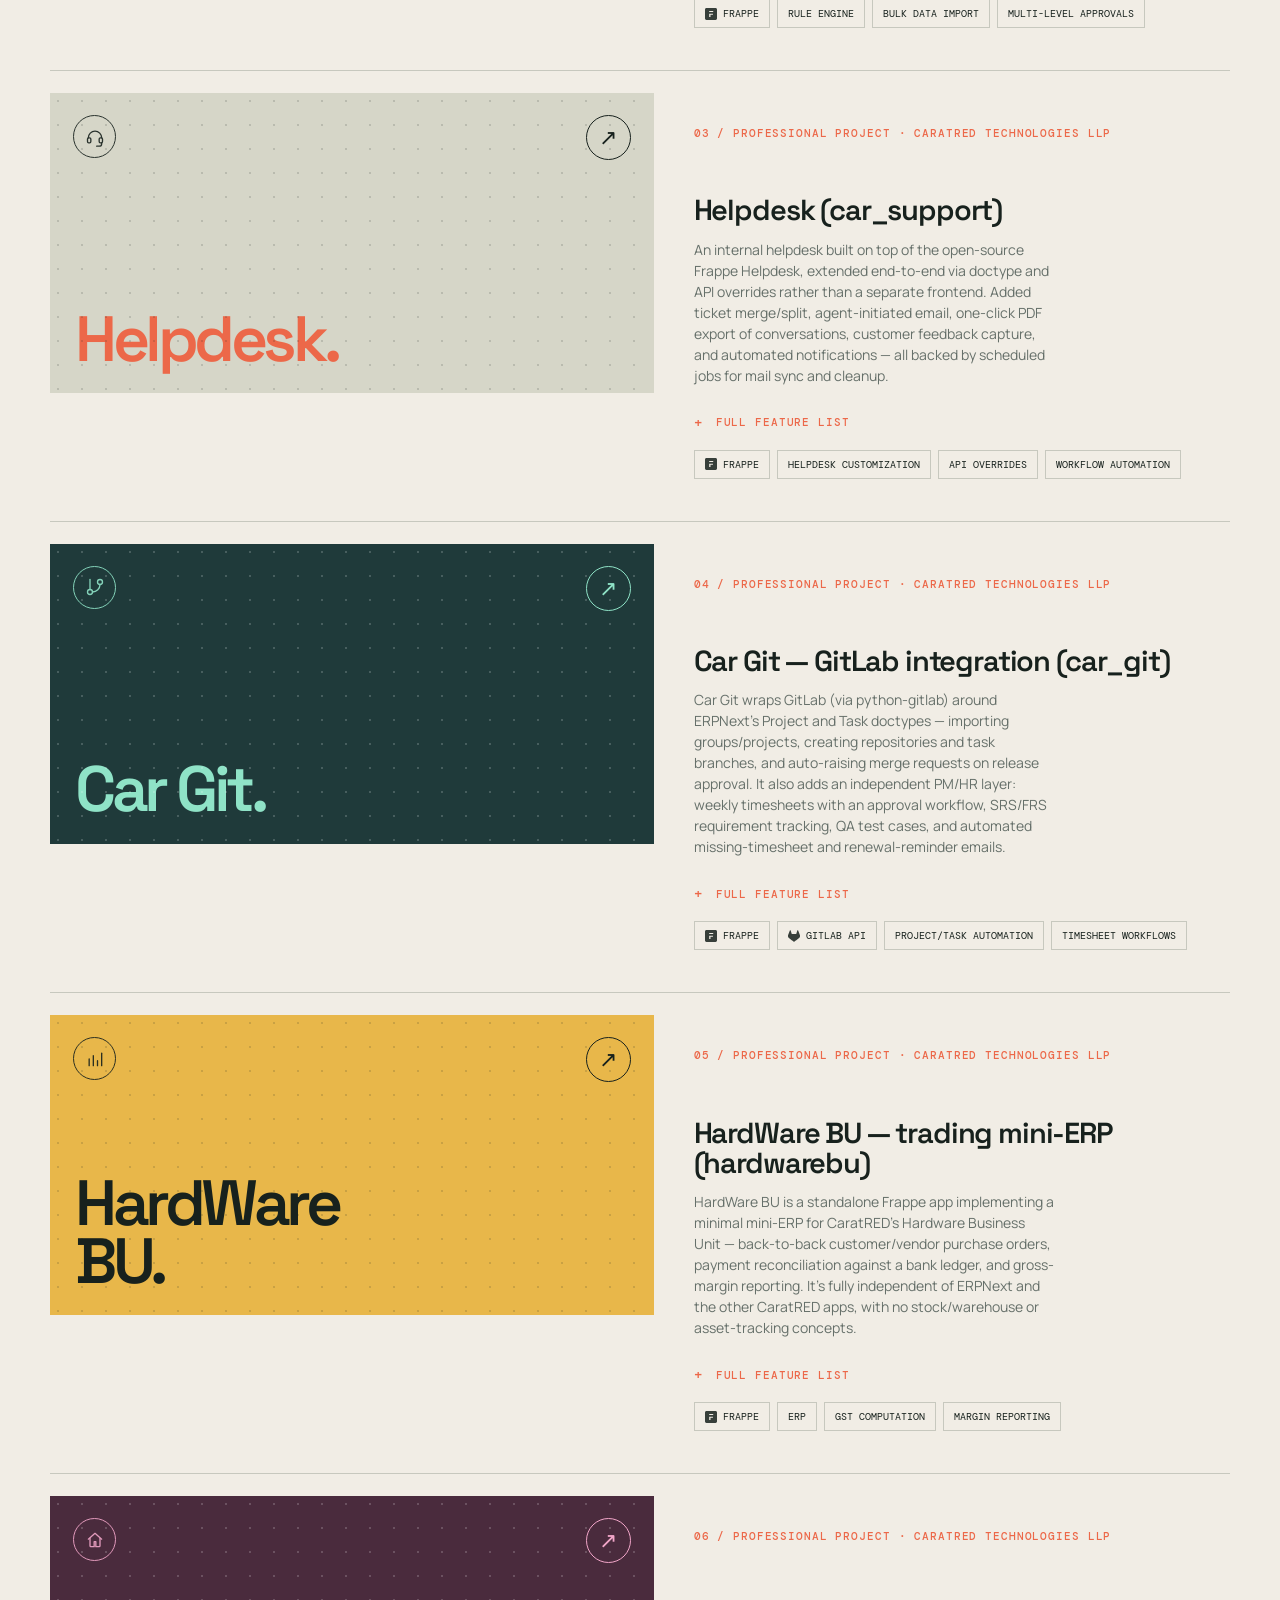
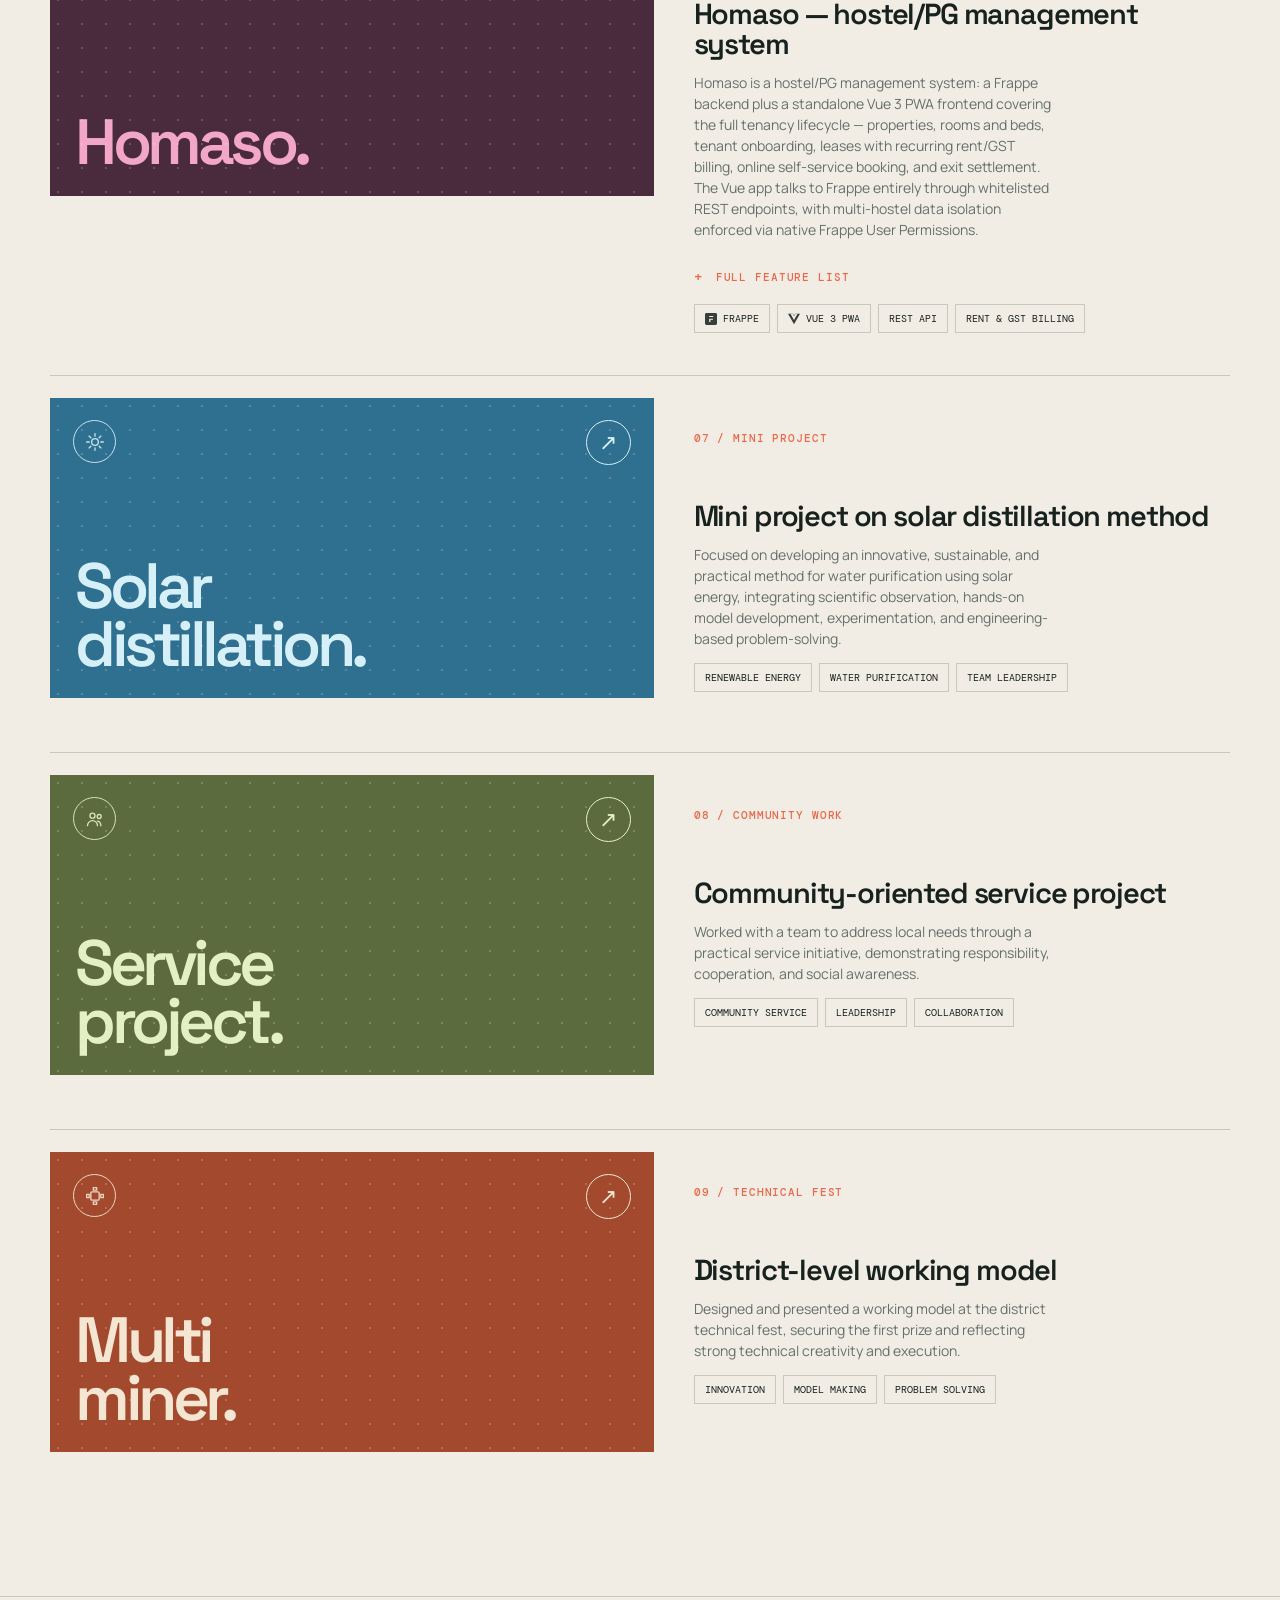
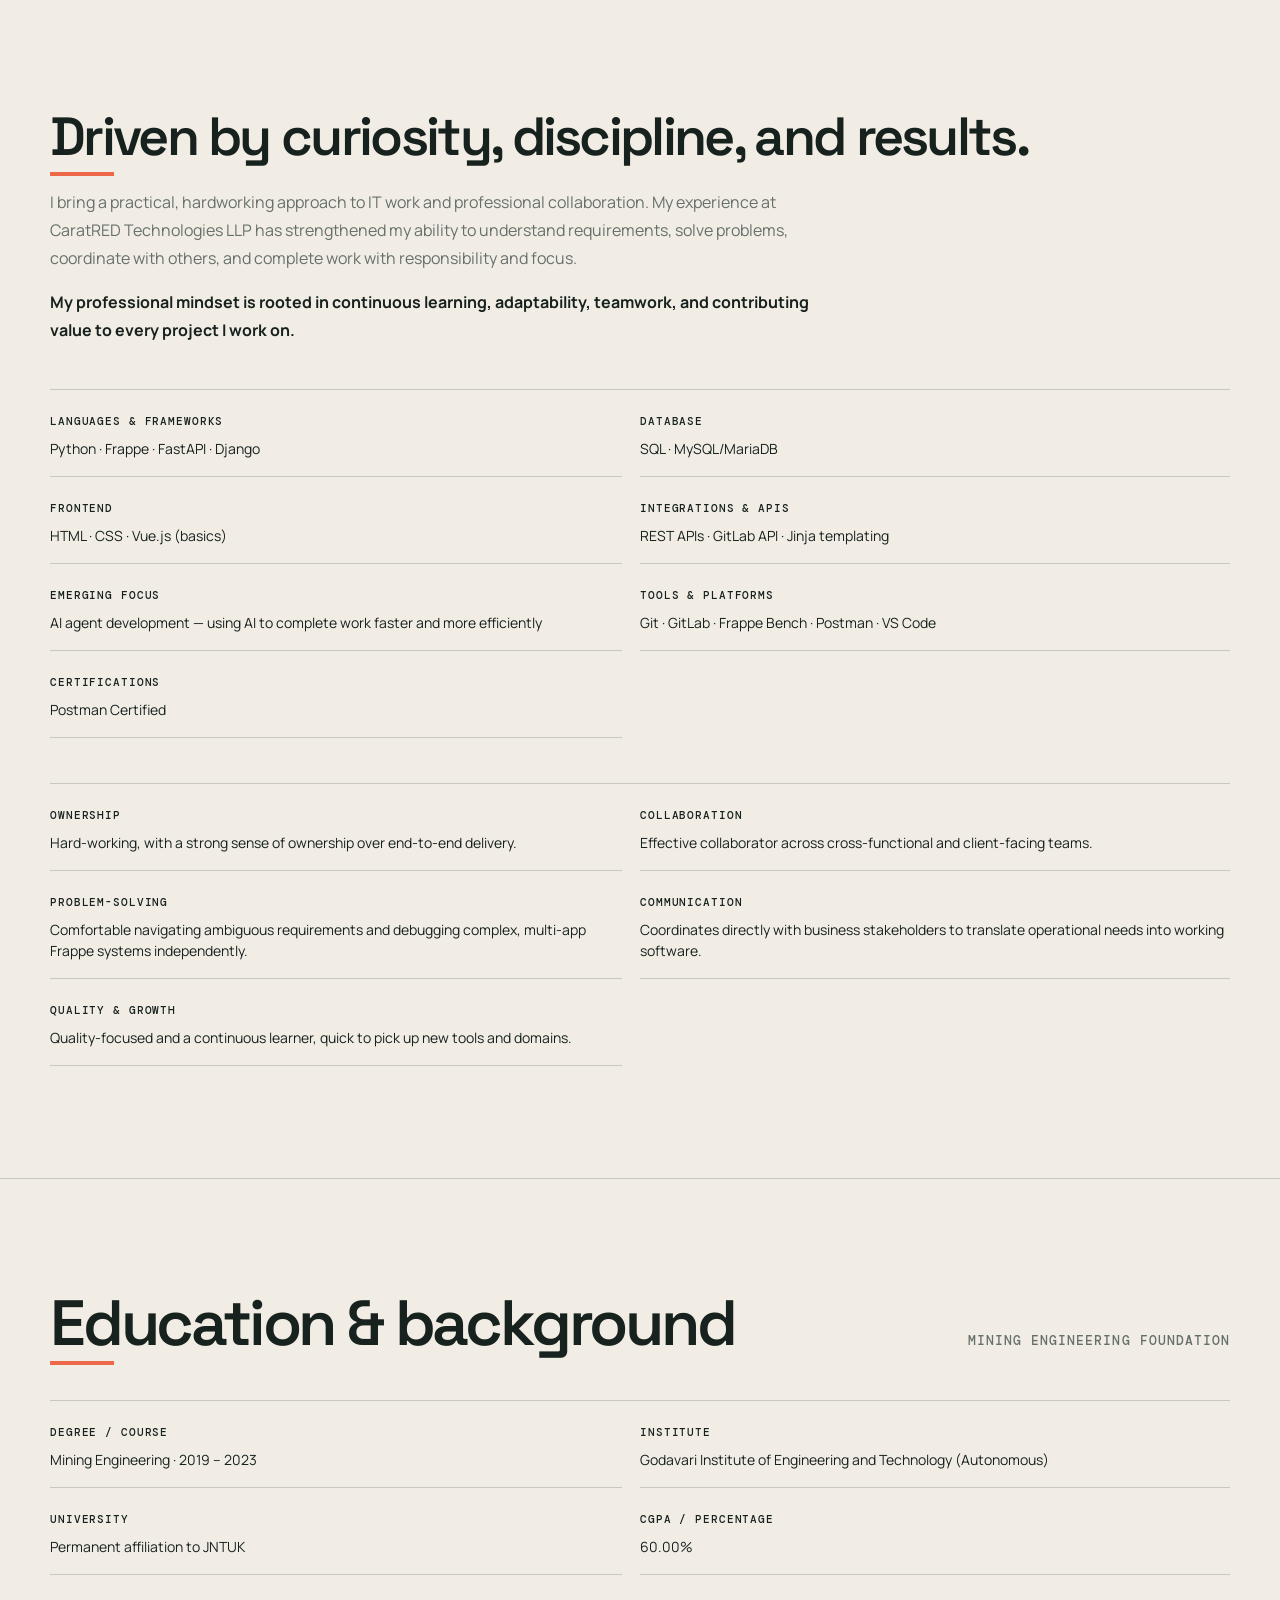
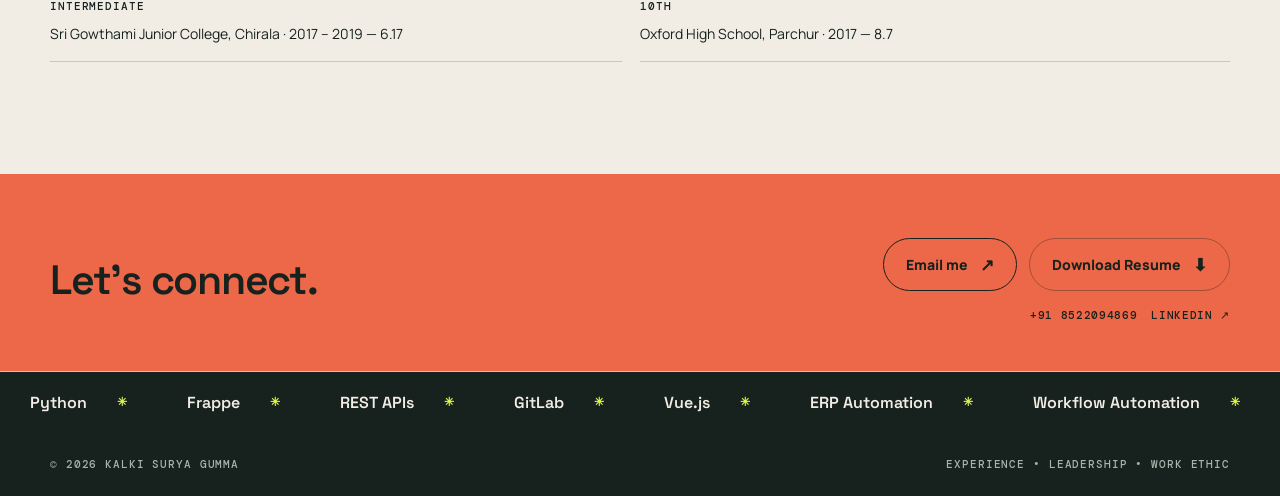
==== commit a699c25d: "Ship chatbot redesign and wire the API host inline - data-api-hosts now names the Render backend on " ====
--- a/index.html
+++ b/index.html
@@ -262,13 +262,13 @@
     .project.visible .tag:nth-child(4) { animation-delay: .54s; }
     @media (prefers-reduced-motion: reduce) { *, *::before, *::after { scroll-behavior: auto !important; animation-duration: .01ms !important; transition-duration: .01ms !important; } }
   </style>
-   <link rel="stylesheet" href="chatbot.css?v=2.0">
+  <link rel="stylesheet" href="chatbot.css?v=2.11">
 </head>
 <body>
   <div class="scroll-progress" aria-hidden="true"></div>
 
   <!-- Chatbot Component — Companion AI Assistant -->
-  <div class="chatbot" id="chatbot" role="dialog" aria-label="AI Assistant" aria-modal="false">
+  <div class="chatbot" id="chatbot" data-api-hosts='["https://kalki-chatbot-api.onrender.com"]' role="dialog" aria-label="AI Assistant" aria-modal="false">
     <!-- Companion Toggle Button — layered 3D robot, animated by RobotController -->
     <button class="chatbot-toggle" id="chatbotToggle" aria-label="Open AI Assistant" aria-expanded="false" aria-controls="chatbotWindow">
       <span class="robot" id="chatbotRobot" aria-hidden="true">
@@ -311,23 +311,25 @@
         <div class="chatbot-header-left">
           <span class="chatbot-avatar" aria-hidden="true">🤖</span>
           <div class="chatbot-title">
-            <span class="chatbot-name">AI Assistant</span>
-            <span class="chatbot-status" id="chatbotStatus">
-              <span class="status-dot" aria-hidden="true"></span>
+            <span class="chatbot-name">Kalki AI</span>
+            <span class="chatbot-status visually-hidden" id="chatbotStatus" role="status" aria-live="polite">
               Online
             </span>
           </div>
         </div>
-        <button class="chatbot-header-button chatbot-minimize" id="chatbotMinimize" aria-label="Minimize chat" type="button">
-          <svg viewBox="0 0 24 24" aria-hidden="true" width="20" height="20">
-            <path d="M19 13H5v-2h14v2z" fill="currentColor"/>
-          </svg>
-        </button>
-        <button class="chatbot-header-button chatbot-close" id="chatbotClose" aria-label="Close chat" type="button">
-          <svg viewBox="0 0 24 24" aria-hidden="true" width="20" height="20">
-            <path d="M19 6.41L17.59 5 12 10.59 6.41 5 5 6.41 10.59 12 5 17.59 6.41 19 12 13.41 17.59 19 19 17.59 13.41 12z" fill="currentColor"/>
-          </svg>
-        </button>
+        <div class="chatbot-header-right">
+          <span class="chatbot-clock" id="chatbotClock" aria-hidden="true">--:--</span>
+          <button class="chatbot-header-button chatbot-minimize" id="chatbotMinimize" aria-label="Minimize chat" type="button">
+            <svg viewBox="0 0 24 24" aria-hidden="true" width="20" height="20">
+              <path d="M19 13H5v-2h14v2z" fill="currentColor"/>
+            </svg>
+          </button>
+          <button class="chatbot-header-button chatbot-close" id="chatbotClose" aria-label="Close chat" type="button">
+            <svg viewBox="0 0 24 24" aria-hidden="true" width="20" height="20">
+              <path d="M19 6.41L17.59 5 12 10.59 6.41 5 5 6.41 10.59 12 5 17.59 6.41 19 12 13.41 17.59 19 19 17.59 13.41 12z" fill="currentColor"/>
+            </svg>
+          </button>
+        </div>
       </div>
 
       <div class="chatbot-messages" id="chatbotMessages" role="log" aria-live="polite" aria-label="Conversation">
@@ -345,14 +347,14 @@
               type="text"
               class="chatbot-input"
               id="chatbotInput"
-              placeholder="Type your message..."
+              placeholder="Ask anything..."
               autocomplete="off"
               aria-label="Message input"
             >
           </div>
           <button type="submit" class="chatbot-send" id="chatbotSend" aria-label="Send message" disabled>
             <svg viewBox="0 0 24 24" aria-hidden="true" width="20" height="20">
-              <path d="M2.01 21L23 12 2.01 3 2 10l15 2-15 2z" fill="currentColor"/>
+              <path d="M4 12h15M13 6l6 6-6 6" fill="none" stroke="currentColor" stroke-width="2" stroke-linecap="round" stroke-linejoin="round"/>
             </svg>
           </button>
         </form>
@@ -777,13 +779,7 @@
       }
     }
   </script>
-  <!-- Optional: point the chatbot at hosted API backends.
-       On a static host (GitHub Pages / Surge) there is no same-origin
-       /api/chat, so list your backend origins in config.js — it tries each
-       in order and fails over automatically. Unset works fine when Flask
-       serves the site itself. This file is optional and its absence is
-       harmless. -->
-  <script src="config.js" defer></script>
-  <script src="chatbot.js?v=2.0" defer></script>
+  <!-- Static hosting uses the separate API host declared on #chatbot above. -->
+  <script src="chatbot.js?v=2.10" defer></script>
 </body>
 </html>
--- a/chatbot.css
+++ b/chatbot.css
@@ -531,6 +531,14 @@
   min-width: 0;
 }
 
+/* Right-hand cluster: clock, then the window controls. */
+.chatbot-header-right {
+  display: flex;
+  align-items: center;
+  gap: 4px;
+  flex-shrink: 0;
+}
+
 .chatbot-avatar {
   font-size: 22px;
   flex-shrink: 0;
@@ -548,12 +556,29 @@
   font-family: "Space Grotesk", sans-serif;
   font-weight: 700;
   font-size: 14px;
-  letter-spacing: -0.01em;
+  letter-spacing: 0.14em;
+  text-transform: uppercase;
   white-space: nowrap;
   overflow: hidden;
   text-overflow: ellipsis;
 }
 
+/* Live clock, right-aligned in the header. Monospace and tabular figures so it
+   does not jitter as the digits change. aria-live is deliberately absent —
+   a per-second announced time is noise for a screen reader. */
+.chatbot-clock {
+  font-family: "DM Mono", monospace;
+  font-size: 12px;
+  font-weight: 400;
+  font-variant-numeric: tabular-nums;
+  letter-spacing: 0.04em;
+  opacity: 0.7;
+  white-space: nowrap;
+  flex-shrink: 0;
+}
+
+/* The status dot is no longer in the header — the clock took that slot — but
+   the element is still rendered for the a11y live region below. */
 .chatbot-status {
   display: flex;
   align-items: center;
@@ -561,6 +586,22 @@
   font-size: 12px;
   opacity: 0.75;
   white-space: nowrap;
+}
+
+/* Visually hidden, still announced. The header used to show a dot plus "Online";
+   that visual cue is gone, so connection state is announced here instead of
+   being shown. */
+.chatbot-status.visually-hidden {
+  position: absolute;
+  width: 1px;
+  height: 1px;
+  margin: -1px;
+  padding: 0;
+  overflow: hidden;
+  clip: rect(0 0 0 0);
+  clip-path: inset(50%);
+  white-space: nowrap;
+  border: 0;
 }
 
 .chatbot-status .status-dot {
@@ -832,7 +873,9 @@
   outline-offset: 1px;
 }
 
-/* Suggested Questions */
+/* Suggested questions — bracketed uppercase tags rather than pills, so the
+   labels read as categories ("ABOUT ME") while the question they send stays in
+   the accessible name and the title attribute. */
 .chatbot-suggestions {
   display: flex;
   flex-wrap: wrap;
@@ -856,20 +899,19 @@
 }
 
 .chatbot-suggestion {
-  padding: 9px 16px;
+  padding: 8px 14px;
   border: 1px solid var(--line);
-  border-radius: 999px;
+  border-radius: 4px;
   background: transparent;
   color: var(--ink);
-  font-size: 12.5px;
-  font-family: Manrope, sans-serif;
-  font-weight: 500;
+  font-family: "DM Mono", monospace;
+  font-size: 11px;
+  letter-spacing: 0.1em;
+  text-transform: uppercase;
   cursor: pointer;
   transition: all 0.25s ease;
-  text-align: left;
+  text-align: center;
   white-space: nowrap;
-  overflow: hidden;
-  text-overflow: ellipsis;
   max-width: 100%;
 }
 .chatbot-suggestion:hover {
